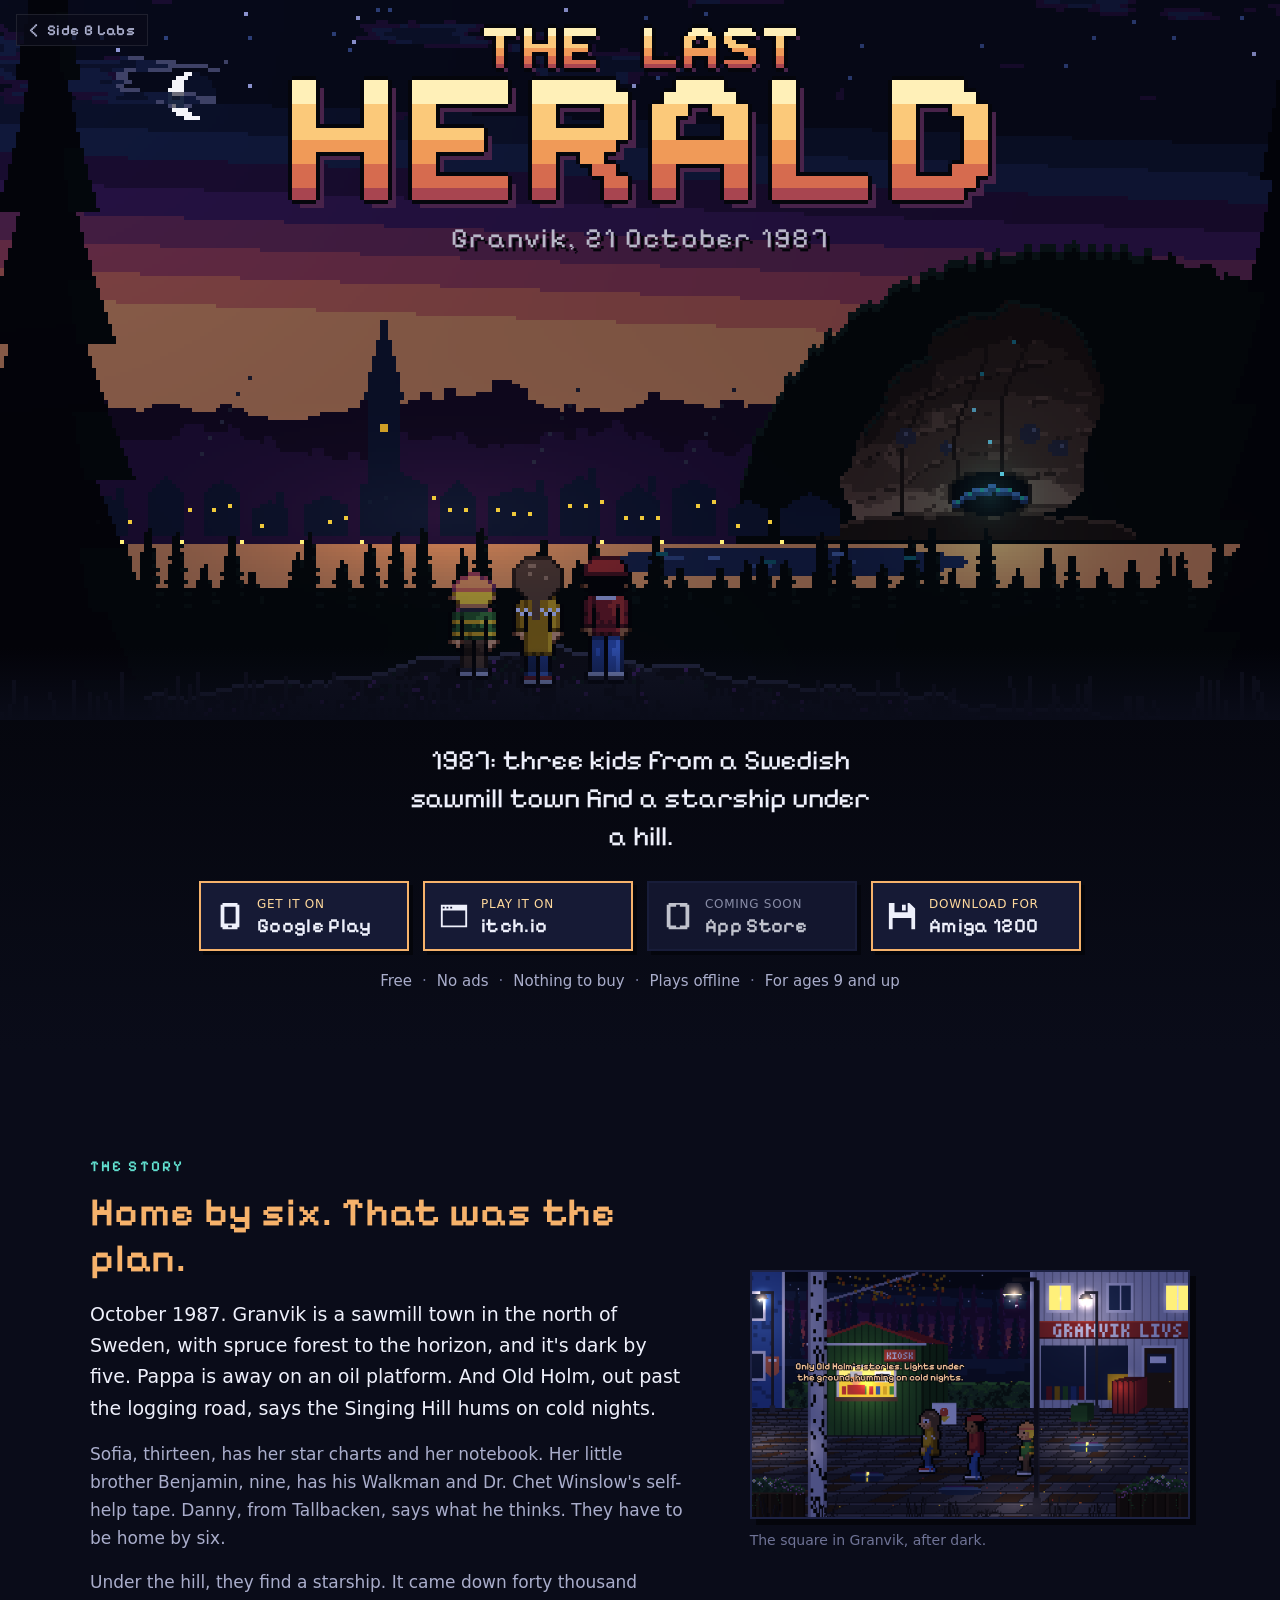
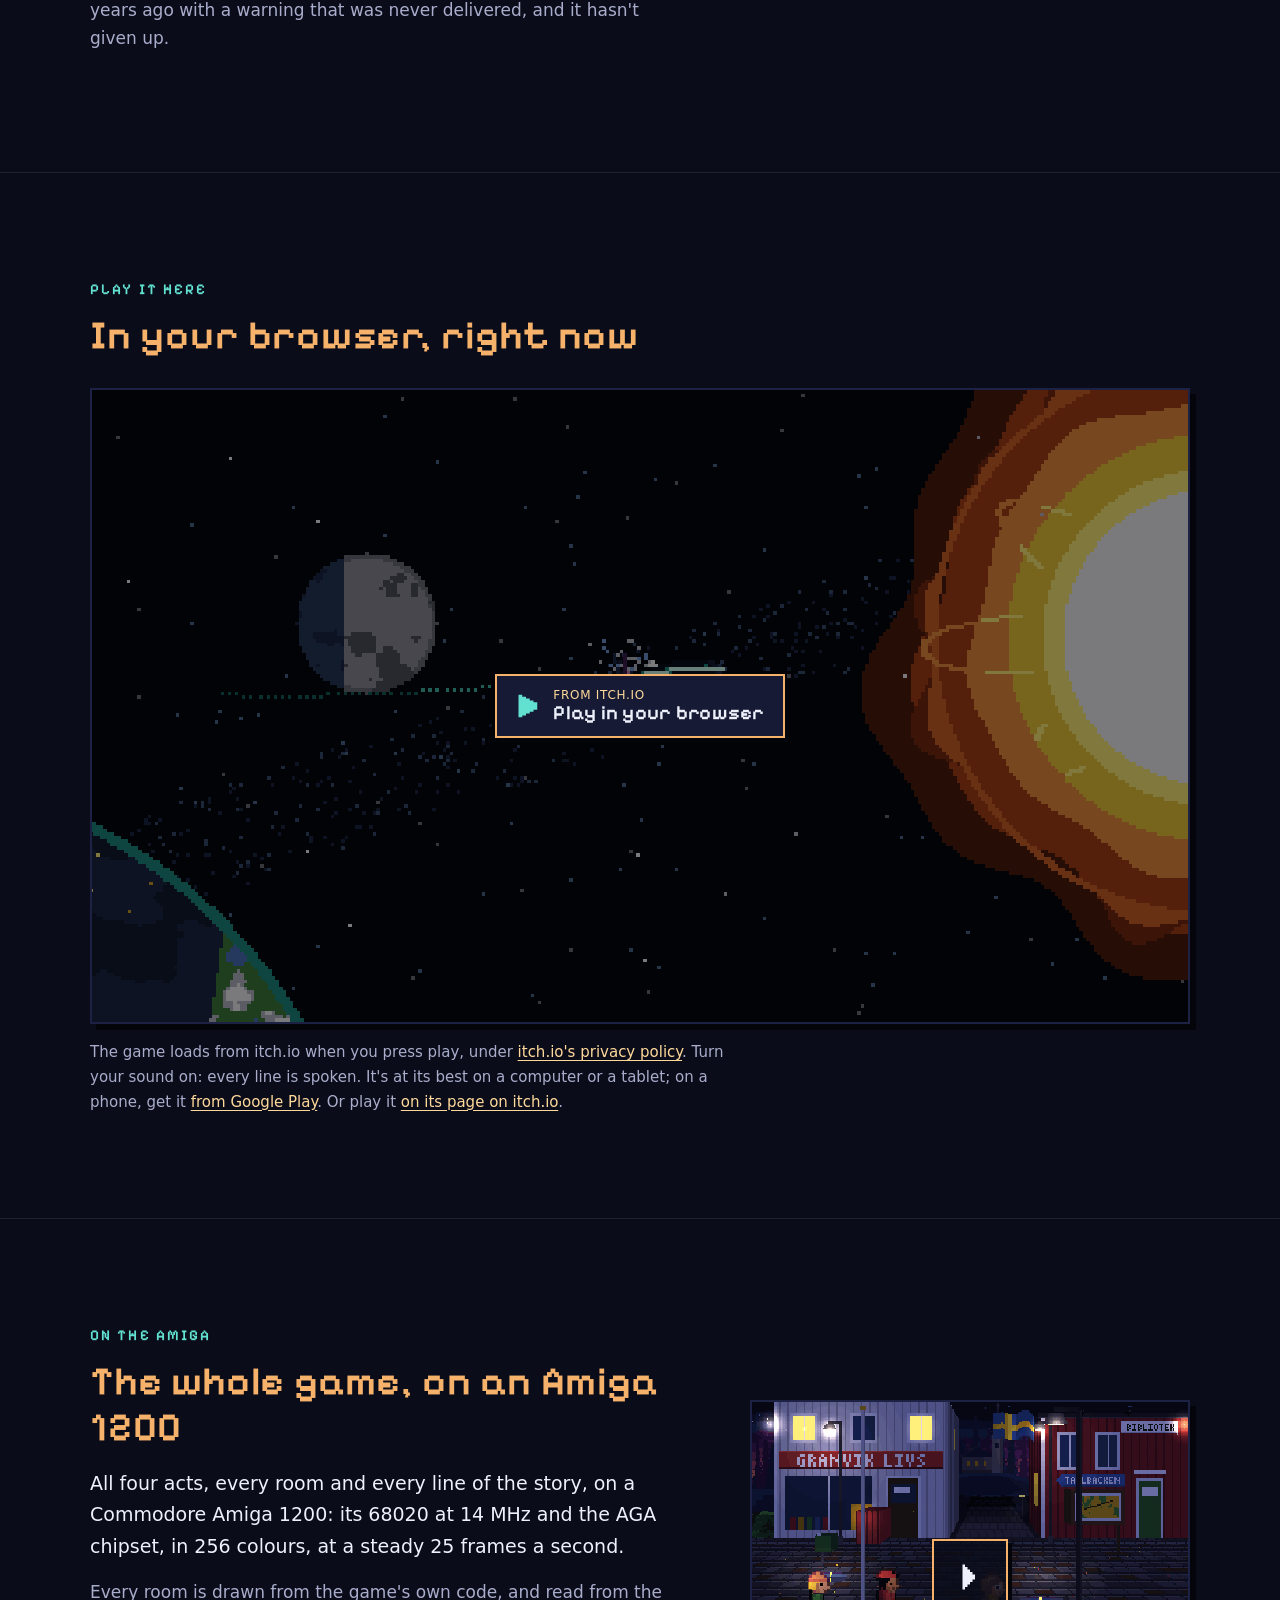
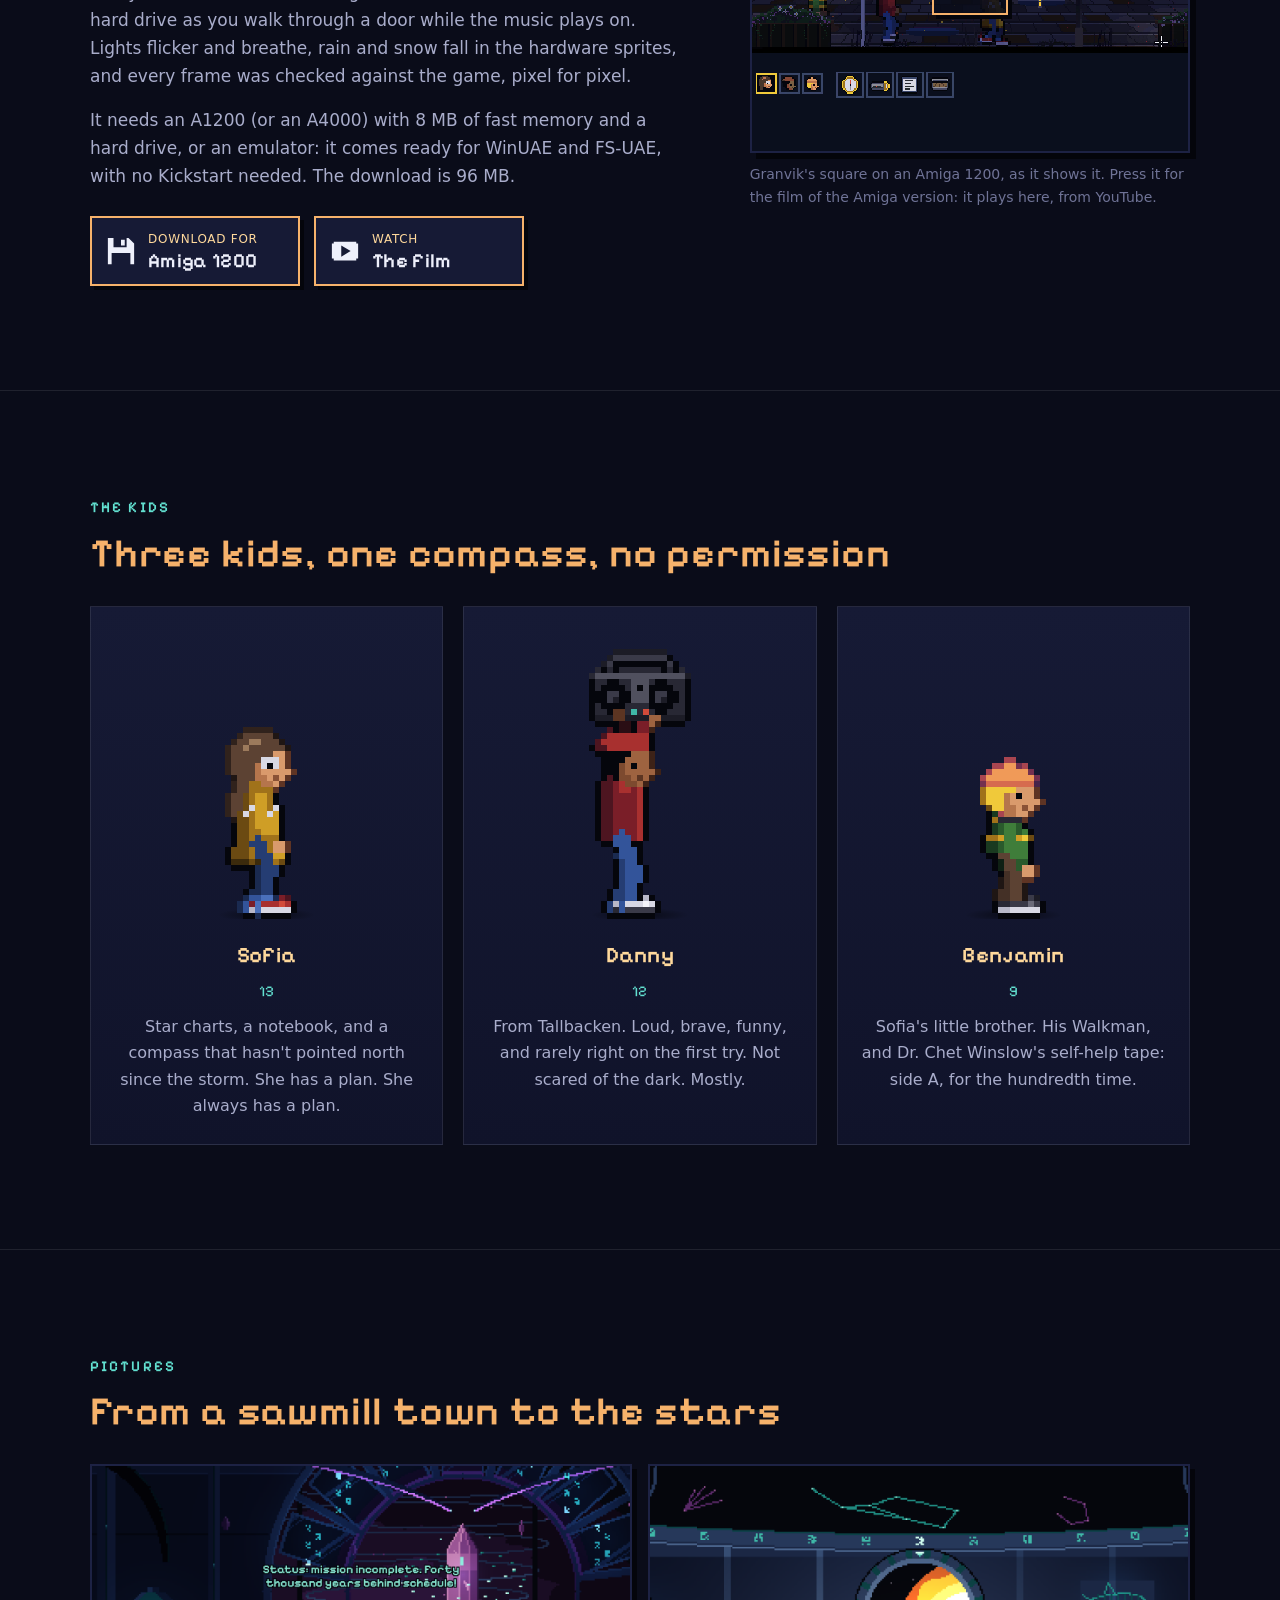
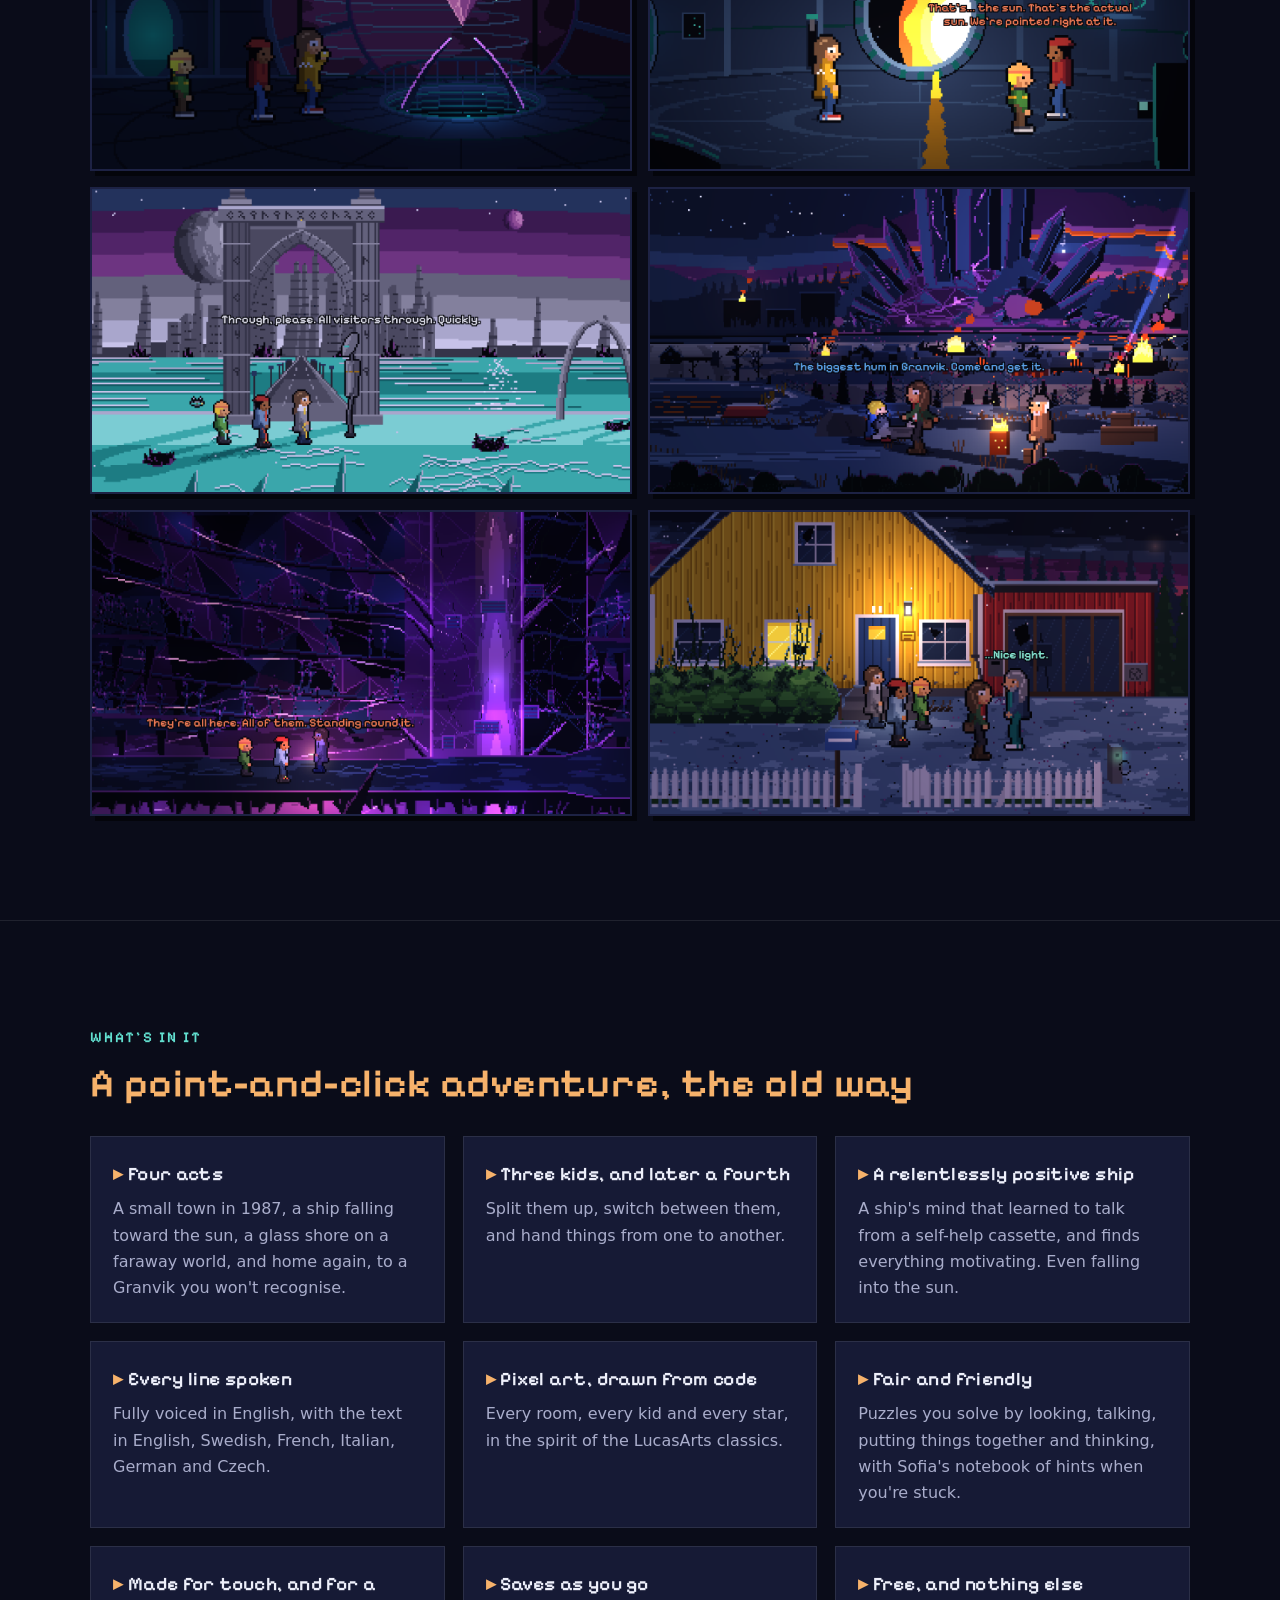
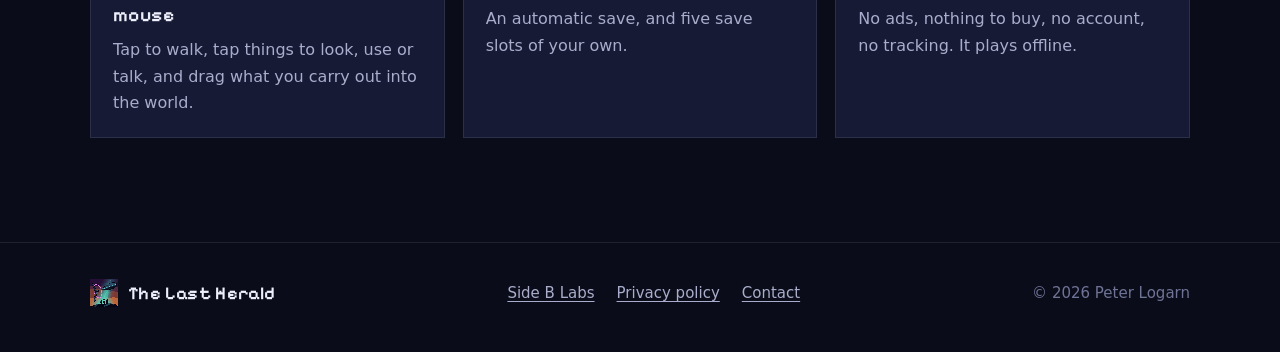
==== last-herald/index.html @ 4a1ff0e9 "The Last Herald's title picture, alive as in the game: its own code, on a canvas over the still Co-A" ====
<!doctype html>
<html lang="en">
<head>
  <meta charset="utf-8">
  <meta name="viewport" content="width=device-width, initial-scale=1">
  <title>The Last Herald</title>
  <meta name="description" content="October 1987: three kids from a Swedish sawmill town find a starship under a hill. A free point-and-click adventure in the spirit of the LucasArts classics.">
  <meta name="theme-color" content="#0a0c19">
  <link rel="icon" type="image/png" href="assets/icon-512.png">
  <link rel="apple-touch-icon" href="assets/icon-512.png">
  <meta property="og:type" content="website">
  <meta property="og:title" content="The Last Herald">
  <meta property="og:description" content="1987: three kids from a Swedish sawmill town find a starship under a hill. A free point-and-click adventure.">
  <meta property="og:image" content="https://sideblabs.com/last-herald/assets/feature-graphic.png">
  <meta property="og:url" content="https://sideblabs.com/last-herald/">
  <link rel="canonical" href="https://sideblabs.com/last-herald/">
  <meta name="twitter:card" content="summary_large_image">
  <link rel="stylesheet" href="css/site.css">
</head>
<body>

<header class="hero">
  <a class="hub" href="../"><span aria-hidden="true">&lt;</span> Side B Labs</a>
  <div class="hero-art">
    <img class="pixel" src="assets/screens/1-title.png" width="2880" height="1620" alt="The Last Herald: three kids on a hill at dusk, looking down at Granvik and the glowing hill across the valley.">
  </div>
  <div class="hero-text wrap">
    <h1>The Last Herald</h1>
    <p class="tagline">1987: three kids from a Swedish sawmill town find a starship under a hill.</p>
    <div class="stores">
      <a class="btn soon" data-store="play" aria-disabled="true">
        <svg viewBox="0 0 16 16" aria-hidden="true"><path fill="currentColor" d="M4 1h8v1h1v12h-1v1H4v-1H3V2h1zm1 2v9h6V3zm2 10v1h2v-1z"/></svg>
        <span><small>Coming soon</small><b>Google Play</b></span>
      </a>
      <a class="btn soon" data-store="itch" aria-disabled="true">
        <svg viewBox="0 0 16 16" aria-hidden="true"><path fill="currentColor" d="M1 2h14v12H1zm1 3v8h12V5zm0-2v1h1V3zm2 0v1h1V3zm2 0v1h1V3z"/></svg>
        <span><small>Coming soon</small><b>itch.io</b></span>
      </a>
      <a class="btn soon" data-store="apple" aria-disabled="true">
        <svg viewBox="0 0 16 16" aria-hidden="true"><path fill="currentColor" d="M3 1h10v1h1v12h-1v1H3v-1H2V2h1zm1 2v10h8V3zm3-1v1h2V2zm0 11v1h2v-1z"/></svg>
        <span><small>Coming soon</small><b>App Store</b></span>
      </a>
      <a class="btn soon" data-store="amiga" aria-disabled="true">
        <svg viewBox="0 0 16 16" aria-hidden="true"><path fill="currentColor" fill-rule="evenodd" d="M1 1h11l3 3v11H1zm3 0v5h7V1zm4 1h2v3H8zM3 9v6h10V9z"/></svg>
        <span><small>Coming soon</small><b>Amiga 1200</b></span>
      </a>
    </div>
    <p class="facts"><span>Free</span><span>No ads</span><span>Nothing to buy</span><span>Plays offline</span><span>For ages 9 and up</span></p>
  </div>
</header>

<main>
  <section id="story">
    <div class="wrap story">
      <div>
        <span class="eyebrow">The story</span>
        <h2>Home by six. That was the plan.</h2>
        <p>October 1987. Granvik is a sawmill town in the north of Sweden, with spruce forest to the horizon, and it's dark by five. Pappa is away on an oil platform. And Old Holm, out past the logging road, says the Singing Hill hums on cold nights.</p>
        <p>Sofia, thirteen, has her star charts and her notebook. Her little brother Benjamin, nine, has his Walkman and Dr. Chet Winslow's self-help tape. Danny, from Tallbacken, says what he thinks. They have to be home by six.</p>
        <p>Under the hill, they find a starship. It came down forty thousand years ago with a warning that was never delivered, and it hasn't given up.</p>
      </div>
      <figure>
        <img class="framed" src="assets/screens/2-square.png" width="2880" height="1620" loading="lazy" alt="The three kids in Granvik's square at night, by the kiosk and the grocery shop.">
        <figcaption>The square in Granvik, after dark.</figcaption>
      </figure>
    </div>
  </section>

  <section id="play" class="play">
    <div class="wrap">
      <span class="eyebrow">Play it here</span>
      <h2>In your browser, right now</h2>
      <div class="player" data-src="https://itch.io/embed-upload/20450633?color=0a0c19">
        <img class="pixel" src="assets/screens/launch.png" width="2880" height="1620" loading="lazy" alt="">
        <button type="button" class="btn live">
          <svg viewBox="0 0 16 16" aria-hidden="true"><path fill="currentColor" d="M4 2h2v1h2v1h2v1h2v1h2v4h-2v1h-2v1H8v1H6v1H4z"/></svg>
          <span><small>From itch.io</small><b>Play in your browser</b></span>
        </button>
      </div>
      <p class="note">The game loads from itch.io when you press play, under <a href="https://itch.io/docs/legal/privacy-policy">itch.io's privacy policy</a>. Turn your sound on: every line is spoken. It's at its best on a computer or a tablet; on a phone, get it <a href="https://play.google.com/store/apps/details?id=io.github.logge.lastherald">from Google Play</a>. Or play it <a href="https://plogarn.itch.io/the-last-herald">on its page on itch.io</a>.</p>
    </div>
  </section>

  <section id="amiga" class="amiga">
    <div class="wrap story">
      <div>
        <span class="eyebrow">On the Amiga</span>
        <h2>The whole game, on an Amiga 1200</h2>
        <p>All four acts, every room and every line of the story, on a Commodore Amiga 1200: its 68020 at 14 MHz and the AGA chipset, in 256 colours, at a steady 25 frames a second.</p>
        <p>Every room is drawn from the game's own code, and read from the hard drive as you walk through a door while the music plays on. Lights flicker and breathe, rain and snow fall in the hardware sprites, and every frame was checked against the game, pixel for pixel.</p>
        <p>It needs an A1200 (or an A4000) with 8 MB of fast memory and a hard drive, or an emulator: it comes ready for WinUAE and FS-UAE, with no Kickstart needed. The download is 96 MB.</p>
        <div class="stores">
          <a class="btn soon" data-store="amiga" aria-disabled="true">
            <svg viewBox="0 0 16 16" aria-hidden="true"><path fill="currentColor" fill-rule="evenodd" d="M1 1h11l3 3v11H1zm3 0v5h7V1zm4 1h2v3H8zM3 9v6h10V9z"/></svg>
            <span><small>Coming soon</small><b>Amiga 1200</b></span>
          </a>
          <a class="btn live" href="https://www.youtube.com/watch?v=VHJVSludNbY" rel="noopener" data-film="The Last Herald on an Amiga 1200">
            <svg viewBox="0 0 16 16" aria-hidden="true"><path fill="currentColor" fill-rule="evenodd" d="M2 3h12v1h1v8h-1v1H2v-1H1V4h1zm4 2v6l5-3z"/></svg>
            <span><small>Watch</small><b>The film</b></span>
          </a>
        </div>
      </div>
      <figure>
        <a class="video" href="https://www.youtube.com/watch?v=VHJVSludNbY" rel="noopener" data-film="The Last Herald on an Amiga 1200" aria-label="Watch the Amiga version's film">
          <img class="pixel framed" src="assets/amiga/square.png" width="320" height="256" loading="lazy" alt="The three kids in Granvik's square at night on an Amiga 1200, the lane up to the church behind them, the panel of the kids and what they carry under the picture.">
          <span class="play" aria-hidden="true"><svg viewBox="0 0 16 16"><path fill="currentColor" d="M5 3h1v1h1v1h1v1h1v1h1v2H9v1H8v1H7v1H6v1H5z"/></svg></span>
        </a>
        <figcaption>Granvik's square on an Amiga 1200, as it shows it. Press it for the film of the Amiga version: it plays here, from YouTube.</figcaption>
      </figure>
    </div>
  </section>

  <section id="kids">
    <div class="wrap">
      <span class="eyebrow">The kids</span>
      <h2>Three kids, one compass, no permission</h2>
      <div class="kids">
        <article class="kid">
          <div class="stage"><div class="pixel sprite" role="img" aria-label="Sofia, from the side, in her mustard knitted sweater and red sneakers. She stands, then holds her glowing compass up to look at it again." style="background-image: url(assets/kids/sofia-frames.png); --wide: 14; --tall: 33; --still: 34"></div></div>
          <h3>Sofia</h3>
          <div class="age">13</div>
          <p>Star charts, a notebook, and a compass that hasn't pointed north since the storm. She has a plan. She always has a plan.</p>
        </article>
        <article class="kid">
          <div class="stage"><div class="pixel sprite" role="img" aria-label="Danny, from the side, in his red sweater, jeans and a red cap worn backwards, holding his boombox up over his head in both hands, its speakers pumping." style="background-image: url(assets/kids/danny-frames.png); --wide: 17; --tall: 46; --still: 12"></div></div>
          <h3>Danny</h3>
          <div class="age">12</div>
          <p>From Tallbacken. Loud, brave, funny, and rarely right on the first try. Not scared of the dark. Mostly.</p>
        </article>
        <article class="kid">
          <div class="stage"><div class="pixel sprite" role="img" aria-label="Benjamin, from the side, in his striped sweater and beanie. He puts his headphones on and nods along, tapping a foot." style="background-image: url(assets/kids/benjamin-frames.png); --wide: 11; --tall: 28; --still: 14"></div></div>
          <h3>Benjamin</h3>
          <div class="age">9</div>
          <p>Sofia's little brother. His Walkman, and Dr. Chet Winslow's self-help tape: side A, for the hundredth time.</p>
        </article>
      </div>
    </div>
  </section>

  <section id="pictures">
    <div class="wrap">
      <span class="eyebrow">Pictures</span>
      <h2>From a sawmill town to the stars</h2>
      <div class="gallery">
        <button type="button" data-caption="Under the hill."><img src="assets/screens/3-heart.png" width="2880" height="1620" loading="lazy" alt="A crystal chamber deep inside the ship."></button>
        <button type="button" data-caption="The eye."><img src="assets/screens/4-eye.png" width="2880" height="1620" loading="lazy" alt="A domed room with a map of the stars drawn in light."></button>
        <button type="button" data-caption="A glass shore."><img src="assets/screens/5-shore.png" width="2880" height="1620" loading="lazy" alt="The kids on a shore of glass under a violet sky, a gate and spires behind them."></button>
        <button type="button" data-caption="The church hill."><img src="assets/screens/6-hill.png" width="2880" height="1620" loading="lazy" alt="A church on a hill above a town at night."></button>
        <button type="button" data-caption="Deep inside."><img src="assets/screens/7-hiveheart.png" width="2880" height="1620" loading="lazy" alt="A vast violet hollow, a crystal column at its end."></button>
        <button type="button" data-caption="The porch light."><img src="assets/screens/8-porch.png" width="2880" height="1620" loading="lazy" alt="A house at dusk with its porch light on."></button>
      </div>
    </div>
  </section>

  <section id="features">
    <div class="wrap">
      <span class="eyebrow">What's in it</span>
      <h2>A point-and-click adventure, the old way</h2>
      <div class="features">
        <div class="feature"><h3>Four acts</h3><p>A small town in 1987, a ship falling toward the sun, a glass shore on a faraway world, and home again, to a Granvik you won't recognise.</p></div>
        <div class="feature"><h3>Three kids, and later a fourth</h3><p>Split them up, switch between them, and hand things from one to another.</p></div>
        <div class="feature"><h3>A relentlessly positive ship</h3><p>A ship's mind that learned to talk from a self-help cassette, and finds everything motivating. Even falling into the sun.</p></div>
        <div class="feature"><h3>Every line spoken</h3><p>Fully voiced in English, with the text in English, Swedish, French, Italian, German and Czech.</p></div>
        <div class="feature"><h3>Pixel art, drawn from code</h3><p>Every room, every kid and every star, in the spirit of the LucasArts classics.</p></div>
        <div class="feature"><h3>Fair and friendly</h3><p>Puzzles you solve by looking, talking, putting things together and thinking, with Sofia's notebook of hints when you're stuck.</p></div>
        <div class="feature"><h3>Made for touch, and for a mouse</h3><p>Tap to walk, tap things to look, use or talk, and drag what you carry out into the world.</p></div>
        <div class="feature"><h3>Saves as you go</h3><p>An automatic save, and five save slots of your own.</p></div>
        <div class="feature"><h3>Free, and nothing else</h3><p>No ads, nothing to buy, no account, no tracking. It plays offline.</p></div>
      </div>
    </div>
  </section>
</main>

<footer>
  <div class="wrap">
    <a class="brand" href="./"><img class="pixel" src="assets/icon-512.png" alt="">The Last Herald</a>
    <nav>
      <a href="../">Side B Labs</a>
      <a href="privacy/">Privacy policy</a>
      <a href="../#contact">Contact</a>
    </nav>
    <span>© 2026 Peter Logarn</span>
  </div>
</footer>

<dialog class="lightbox" aria-label="Picture">
  <img alt="">
  <div class="bar">
    <button type="button" data-go="-1" aria-label="Previous picture">◀</button>
    <span class="caption"></span>
    <span>
      <button type="button" data-go="1" aria-label="Next picture">▶</button>
      <button type="button" data-close aria-label="Close">✕</button>
    </span>
  </div>
</dialog>

<script src="js/site.js"></script>
<script src="js/title.js" defer></script>
</body>
</html>
---- last-herald/css/site.css ----
/* The Last Herald: the website. One stylesheet for both pages. */

@font-face {
  font-family: 'Pixelify Sans';
  font-style: normal;
  font-weight: 400;
  font-display: swap;
  src: url(../fonts/pixelify-sans-latin-400-normal.woff2) format('woff2');
  unicode-range: U+0000-00FF, U+0131, U+0152-0153, U+02BB-02BC, U+02C6, U+02DA, U+02DC, U+0304, U+0308, U+0329, U+2000-206F, U+20AC, U+2122, U+2191, U+2193, U+2212, U+2215, U+FEFF, U+FFFD;
}
@font-face {
  font-family: 'Pixelify Sans';
  font-style: normal;
  font-weight: 400;
  font-display: swap;
  src: url(../fonts/pixelify-sans-latin-ext-400-normal.woff2) format('woff2');
  unicode-range: U+0100-02BA, U+02BD-02C5, U+02C7-02CC, U+02CE-02D7, U+02DD-02FF, U+0304, U+0308, U+0329, U+1D00-1DBF, U+1E00-1E9F, U+1EF2-1EFF, U+2020, U+20A0-20AB, U+20AD-20C0, U+2113, U+2C60-2C7F, U+A720-A7FF;
}
@font-face {
  font-family: 'Pixelify Sans';
  font-style: normal;
  font-weight: 600;
  font-display: swap;
  src: url(../fonts/pixelify-sans-latin-600-normal.woff2) format('woff2');
  unicode-range: U+0000-00FF, U+0131, U+0152-0153, U+02BB-02BC, U+02C6, U+02DA, U+02DC, U+0304, U+0308, U+0329, U+2000-206F, U+20AC, U+2122, U+2191, U+2193, U+2212, U+2215, U+FEFF, U+FFFD;
}
@font-face {
  font-family: 'Pixelify Sans';
  font-style: normal;
  font-weight: 600;
  font-display: swap;
  src: url(../fonts/pixelify-sans-latin-ext-600-normal.woff2) format('woff2');
  unicode-range: U+0100-02BA, U+02BD-02C5, U+02C7-02CC, U+02CE-02D7, U+02DD-02FF, U+0304, U+0308, U+0329, U+1D00-1DBF, U+1E00-1E9F, U+1EF2-1EFF, U+2020, U+20A0-20AB, U+20AD-20C0, U+2113, U+2C60-2C7F, U+A720-A7FF;
}

:root {
  /* The night over Granvik, the logo's sunset gold, the glass shore's teal, the hive's violet */
  --bg: #0a0c19;
  --bg-2: #10132a;
  --panel: #161a35;
  --panel-2: #1d2244;
  --line: rgba(255, 255, 255, 0.09);
  --ink: #eef0fb;
  --muted: #a9adcb;
  --dim: #6f7396;
  --gold: #f6b26b;
  --gold-2: #ffd99c;
  --ember: #e8743b;
  --teal: #62e0d0;
  --violet: #a487ff;
  --pixel: 'Pixelify Sans', 'Courier New', monospace;
  --text: system-ui, -apple-system, 'Segoe UI', Roboto, 'Helvetica Neue', Arial, sans-serif;
  color-scheme: dark;
}

* { box-sizing: border-box; }
html { scroll-behavior: smooth; }
body {
  margin: 0;
  background: var(--bg);
  color: var(--ink);
  font: 17px/1.65 var(--text);
  -webkit-font-smoothing: antialiased;
}
img { display: block; max-width: 100%; height: auto; }
a { color: var(--gold-2); text-underline-offset: 3px; }
a:hover { color: #fff; }
.pixel { image-rendering: pixelated; image-rendering: crisp-edges; }

.wrap { width: min(1100px, 100% - 32px); margin-inline: auto; }
h1, h2, h3, .eyebrow, .btn, .brand { font-family: var(--pixel); font-weight: 600; letter-spacing: 0.02em; }
h2 { font-size: clamp(28px, 4vw, 40px); line-height: 1.15; margin: 0 0 18px; color: var(--gold); }
h3 { font-size: 22px; margin: 0 0 6px; }
.eyebrow { display: block; color: var(--teal); font-size: 15px; letter-spacing: 0.14em; text-transform: uppercase; margin-bottom: 10px; }
section { padding: clamp(56px, 9vw, 104px) 0; }
section + section { border-top: 1px solid var(--line); }

/* ---- The top: the title picture, the pitch, the stores ---- */
.hero { position: relative; background: #04050b; }
.hero-art { position: relative; }
.hero-art img { width: min(100%, calc(80vh * 16 / 9)); height: auto; margin: 0 auto; } /* all of it, the logo and the kids, as big as the screen allows (the night of its edges either side) */
/* The picture alive, as on the game's title screen: js/title.js lays a canvas over the still picture, exactly on it, with the date under the name as text (56 of the picture's 180 pixels down, 7 of its 320 pixels tall, as in the game) */
.title-live {
  position: absolute; top: 0; left: 50%; width: min(100%, calc(80vh * 16 / 9)); aspect-ratio: 16 / 9; transform: translateX(-50%);
  container-type: inline-size; pointer-events: none; opacity: 0; transition: opacity 0.8s;
}
.title-live.on { opacity: 1; }
.title-live canvas { display: block; width: 100%; height: 100%; }
.title-live p {
  position: absolute; left: 0; right: 0; top: 31.11%; margin: 0; text-align: center;
  font: 400 2.1875cqw/1 var(--pixel); color: #b8b8c8; letter-spacing: 0.08em; text-shadow: 0.3125cqw 0.3125cqw 0 #05060c;
}
.hero-art::after { /* fading down into the page */
  content: ''; position: absolute; inset: auto 0 0 0; height: 10%;
  background: linear-gradient(to bottom, rgba(4, 5, 11, 0), var(--bg));
}
.hero-text { position: relative; padding: 22px 0 56px; text-align: center; }
.hero { background: linear-gradient(to bottom, #04050b 60%, var(--bg)); }
.hero-text h1 { position: absolute; width: 1px; height: 1px; overflow: hidden; clip: rect(0 0 0 0); } /* the logo says it */
.tagline { font-family: var(--pixel); font-weight: 400; font-size: clamp(20px, 2.8vw, 28px); line-height: 1.35; margin: 0 auto 26px; max-width: 30ch; color: var(--ink); }
.facts { color: var(--muted); font-size: 15px; margin: 18px 0 0; }
.facts span + span::before { content: '·'; margin: 0 10px; color: var(--dim); }

.stores { display: flex; flex-wrap: wrap; gap: 14px; justify-content: center; }
.btn {
  display: inline-flex; align-items: center; gap: 12px; min-width: 210px;
  padding: 12px 18px 12px 14px; text-decoration: none; text-align: left;
  color: var(--ink); background: var(--panel); border: 2px solid var(--panel-2);
  box-shadow: 4px 4px 0 #04050b; transition: transform 0.12s, box-shadow 0.12s, border-color 0.12s;
}
.btn svg { flex: none; width: 30px; height: 30px; }
.btn small { display: block; font-family: var(--text); font-weight: 500; font-size: 12px; letter-spacing: 0.06em; text-transform: uppercase; color: var(--muted); }
.btn b { display: block; font-size: 20px; font-weight: 600; line-height: 1.1; }
.btn.live { border-color: var(--gold); color: var(--ink); }
.btn.live small { color: var(--gold-2); }
.btn.live:hover { transform: translate(-2px, -2px); box-shadow: 6px 6px 0 #04050b; color: #fff; }
.btn.soon { cursor: default; opacity: 0.8; }

/* ---- The story ---- */
.story { display: grid; grid-template-columns: 1.15fr 0.85fr; gap: clamp(28px, 5vw, 64px); align-items: center; }
.story p { color: var(--muted); margin: 0 0 16px; }
.story p:first-of-type { color: var(--ink); font-size: 19px; }
.story figure { margin: 0; }
.framed { border: 2px solid var(--panel-2); box-shadow: 6px 6px 0 #04050b; background: #000; }
figcaption { color: var(--dim); font-size: 14px; margin-top: 10px; }

/* ---- Play it here: a picture and a button, then itch.io's player in its place (the game, and its bar under it) ---- */
.player {
  position: relative; margin-top: 30px; aspect-ratio: 1280 / 740; display: grid; place-items: center; overflow: hidden;
  background: #000; border: 2px solid var(--panel-2); box-shadow: 6px 6px 0 #04050b;
}
.player img { position: absolute; inset: 0; width: 100%; height: 100%; object-fit: cover; opacity: 0.5; }
.player button { position: relative; width: auto; min-width: 0; font-family: var(--pixel); cursor: pointer; } /* (its own size, on a phone too) */
.player button:hover { transform: translate(-2px, -2px); box-shadow: 6px 6px 0 #04050b; }
.player button svg { color: var(--teal); }
.player iframe { width: 100%; height: 100%; border: 0; display: block; }

/* ---- On the Amiga: the story's layout, its buttons left, the Amiga's own picture (320 x 256, sharp) linking to the video ---- */
.amiga .stores { justify-content: flex-start; margin-top: 26px; }
.amiga .video { position: relative; display: block; }
.amiga .video img { width: 100%; }
.amiga .video .play {
  position: absolute; left: 50%; top: 50%; width: 76px; height: 76px; transform: translate(-50%, -50%);
  display: grid; place-items: center; color: var(--ink); background: rgba(10, 12, 25, 0.78); border: 2px solid var(--gold);
  box-shadow: 4px 4px 0 #04050b; transition: transform 0.12s, background 0.12s;
}
.amiga .video .play svg { width: 40px; height: 40px; }
.amiga .video:hover .play { transform: translate(calc(-50% - 2px), calc(-50% - 2px)); background: var(--panel); }
.play .note { color: var(--muted); font-size: 15px; margin: 16px 0 0; max-width: 70ch; }

/* ---- The kids ---- */
.kids { display: grid; grid-template-columns: repeat(3, 1fr); gap: 20px; margin-top: 30px; }
.kid { background: linear-gradient(to bottom, var(--panel), var(--bg-2)); border: 1px solid var(--line); padding: 26px 22px 24px; text-align: center; }
.kid .stage {
  height: 286px; display: flex; align-items: flex-end; justify-content: center; margin-bottom: 18px;
  background: radial-gradient(ellipse 70px 10px at 50% calc(100% - 4px), rgba(0, 0, 0, 0.55), transparent 70%);
}
/* Each kid is a strip of 48 frames, side by side, at the game's own size: six seconds of them standing there as the game plays it (a frame is --wide by --tall of the game's pixels). Shown six times that size, so every pixel is as wide as the next */
.kid .sprite {
  --k: 6px;
  width: calc(var(--wide) * var(--k)); height: calc(var(--tall) * var(--k));
  background-repeat: no-repeat; background-size: calc(var(--wide) * var(--k) * 48) 100%;
  animation: kid 6s steps(48) infinite;
}
@keyframes kid { to { background-position-x: calc(var(--wide) * var(--k) * -48); } }
.kid h3 { color: var(--gold-2); }
.kid .age { font-family: var(--pixel); color: var(--teal); font-size: 15px; margin-bottom: 10px; }
.kid p { color: var(--muted); margin: 0; font-size: 16px; }

/* ---- Pictures ---- */
.gallery { display: grid; grid-template-columns: repeat(2, 1fr); gap: 16px; margin-top: 30px; }
.gallery button { padding: 0; border: 2px solid var(--panel-2); background: #000; cursor: zoom-in; box-shadow: 5px 5px 0 #04050b; transition: transform 0.12s, border-color 0.12s; }
.gallery button:hover, .gallery button:focus-visible { transform: translate(-2px, -2px); border-color: var(--gold); outline: none; }
.gallery img { width: 100%; height: auto; aspect-ratio: 16 / 9; }

dialog.lightbox { padding: 0; border: 0; background: transparent; max-width: min(1440px, 96vw); width: 100%; }
dialog.lightbox::backdrop { background: rgba(3, 4, 10, 0.92); }
.lightbox img { width: 100%; height: auto; border: 2px solid var(--panel-2); }
.lightbox .bar { display: flex; justify-content: space-between; align-items: center; gap: 12px; margin-top: 10px; font-family: var(--pixel); color: var(--muted); }
.lightbox button { font: 600 18px var(--pixel); color: var(--ink); background: var(--panel); border: 2px solid var(--panel-2); padding: 6px 14px; cursor: pointer; }
.lightbox button:hover { border-color: var(--gold); }

/* ---- The film, in a window on the page ---- */
dialog.filmbox { padding: 0; border: 0; background: transparent; width: min(1280px, 96vw, (100vh - 110px) * 16 / 9); max-width: none; }
dialog.filmbox::backdrop { background: rgba(3, 4, 10, 0.92); }
.filmbox .frame { aspect-ratio: 16 / 9; background: #000; border: 2px solid var(--panel-2); }
.filmbox iframe { display: block; width: 100%; height: 100%; border: 0; }
.filmbox .bar { display: flex; flex-wrap: wrap; justify-content: space-between; align-items: center; gap: 8px 12px; margin-top: 10px; font-family: var(--pixel); color: var(--muted); }
.filmbox .bar span:last-child { display: inline-flex; align-items: center; gap: 14px; }
.filmbox button { font: 600 18px var(--pixel); color: var(--ink); background: var(--panel); border: 2px solid var(--panel-2); padding: 6px 14px; cursor: pointer; }
.filmbox button:hover { border-color: var(--gold); }

/* ---- What's in it ---- */
.features { display: grid; grid-template-columns: repeat(3, 1fr); gap: 18px; margin-top: 30px; }
.feature { background: var(--panel); border: 1px solid var(--line); padding: 22px 22px 20px; }
.feature h3 { font-size: 19px; color: var(--ink); }
.feature h3::before { content: '▸ '; color: var(--gold); }
.feature p { color: var(--muted); margin: 0; font-size: 16px; }

/* ---- The end of the page ---- */
footer { border-top: 1px solid var(--line); padding: 36px 0 44px; color: var(--dim); font-size: 15px; }
footer .wrap { display: flex; flex-wrap: wrap; gap: 10px 26px; align-items: center; justify-content: space-between; }
footer nav { display: flex; flex-wrap: wrap; gap: 8px 22px; }
footer a { color: var(--muted); }
.brand { display: inline-flex; align-items: center; gap: 10px; color: var(--ink); text-decoration: none; font-size: 18px; }
.brand img { width: 28px; height: 28px; }

/* ---- The way back to Side B Labs, the studio's own site: on the title picture, and in the privacy pages' bar ---- */
.hub { display: inline-flex; align-items: center; gap: 8px; padding: 6px 12px; border: 1px solid var(--line); background: rgba(10, 12, 25, 0.72); color: var(--muted); font: 600 15px/1.2 var(--pixel); letter-spacing: 0.04em; text-decoration: none; white-space: nowrap; }
.hub:hover, .hub:focus-visible { color: var(--gold-2); border-color: var(--gold); }
.hero > .hub { position: absolute; z-index: 2; top: 14px; left: 16px; }

/* ---- The privacy page ---- */
.top { border-bottom: 1px solid var(--line); padding: 16px 0; background: var(--bg-2); }
.top .wrap { display: flex; flex-wrap: wrap; align-items: center; justify-content: space-between; gap: 10px 20px; }
.doc { padding: 56px 0 72px; }
.doc .wrap { max-width: 760px; }
.doc h1 { font-size: clamp(30px, 5vw, 44px); line-height: 1.1; color: var(--gold); margin: 0 0 8px; }
.doc .updated { color: var(--dim); margin: 0 0 32px; }
.doc h2 { font-size: 24px; color: var(--gold-2); margin: 40px 0 10px; }
.doc p, .doc li { color: var(--muted); }
.doc strong { color: var(--ink); font-weight: 600; }
.doc .short { background: var(--panel); border-left: 4px solid var(--teal); padding: 16px 20px; color: var(--ink); }

@media (max-width: 820px) {
  .hero > .hub { position: static; display: flex; padding: 9px 16px; border: 0; border-bottom: 1px solid var(--line); background: var(--bg-2); } /* a narrow picture has no free corner: a strip above it */
  .story { grid-template-columns: 1fr; }
  .kids, .features { grid-template-columns: 1fr; }
  .kid .stage { height: auto; padding-top: 6px; } /* one under the other: each only as tall as the kid is */
  .kid .sprite { --k: 5px; }
  .gallery { grid-template-columns: 1fr; }
}
@media (max-width: 520px) {
  body { font-size: 16px; }
  .btn { min-width: 0; width: 100%; }
  .hero-text { padding-top: 14px; }
}
@media (prefers-reduced-motion: reduce) {
  html { scroll-behavior: auto; }
  .btn, .gallery button { transition: none; }
  .kid .sprite { animation: none; background-position-x: calc(var(--wide) * var(--k) * -1 * var(--still)); } /* standing still, in the frame --still: the one that shows what they do */
}
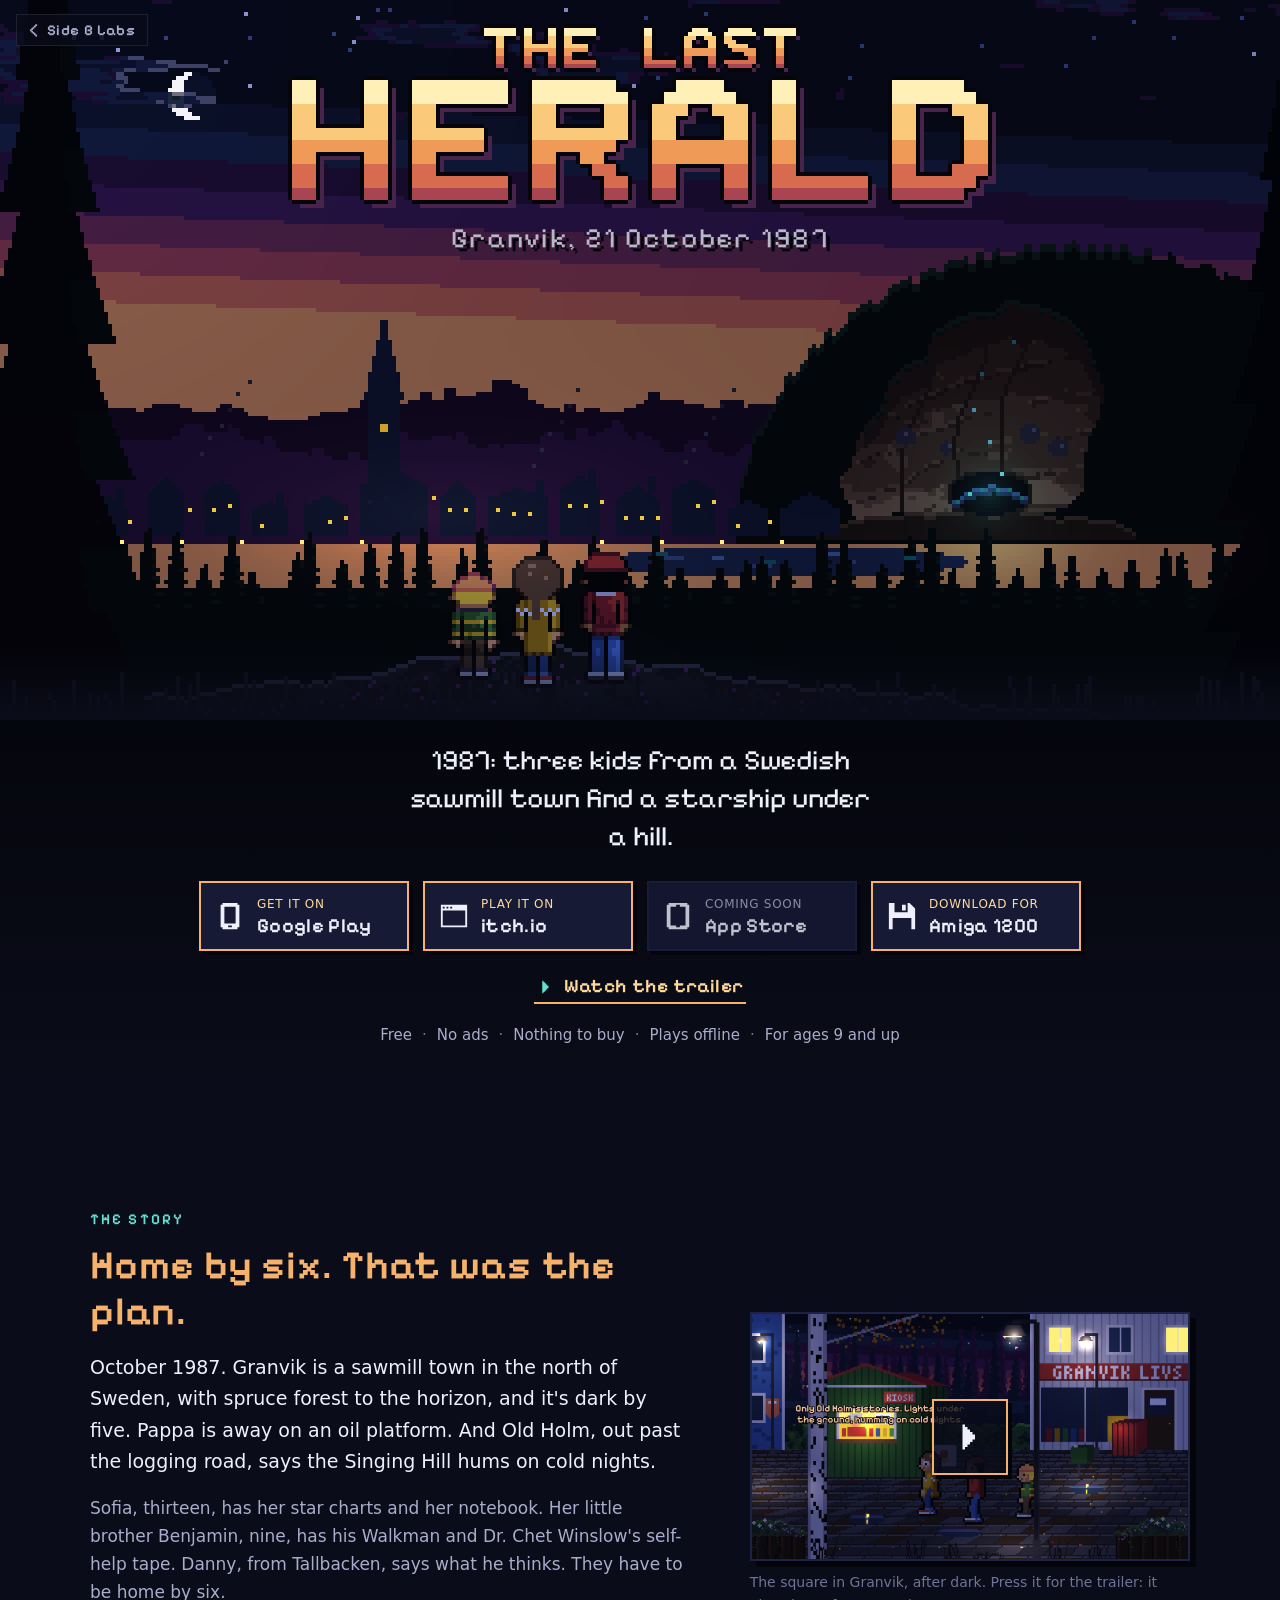
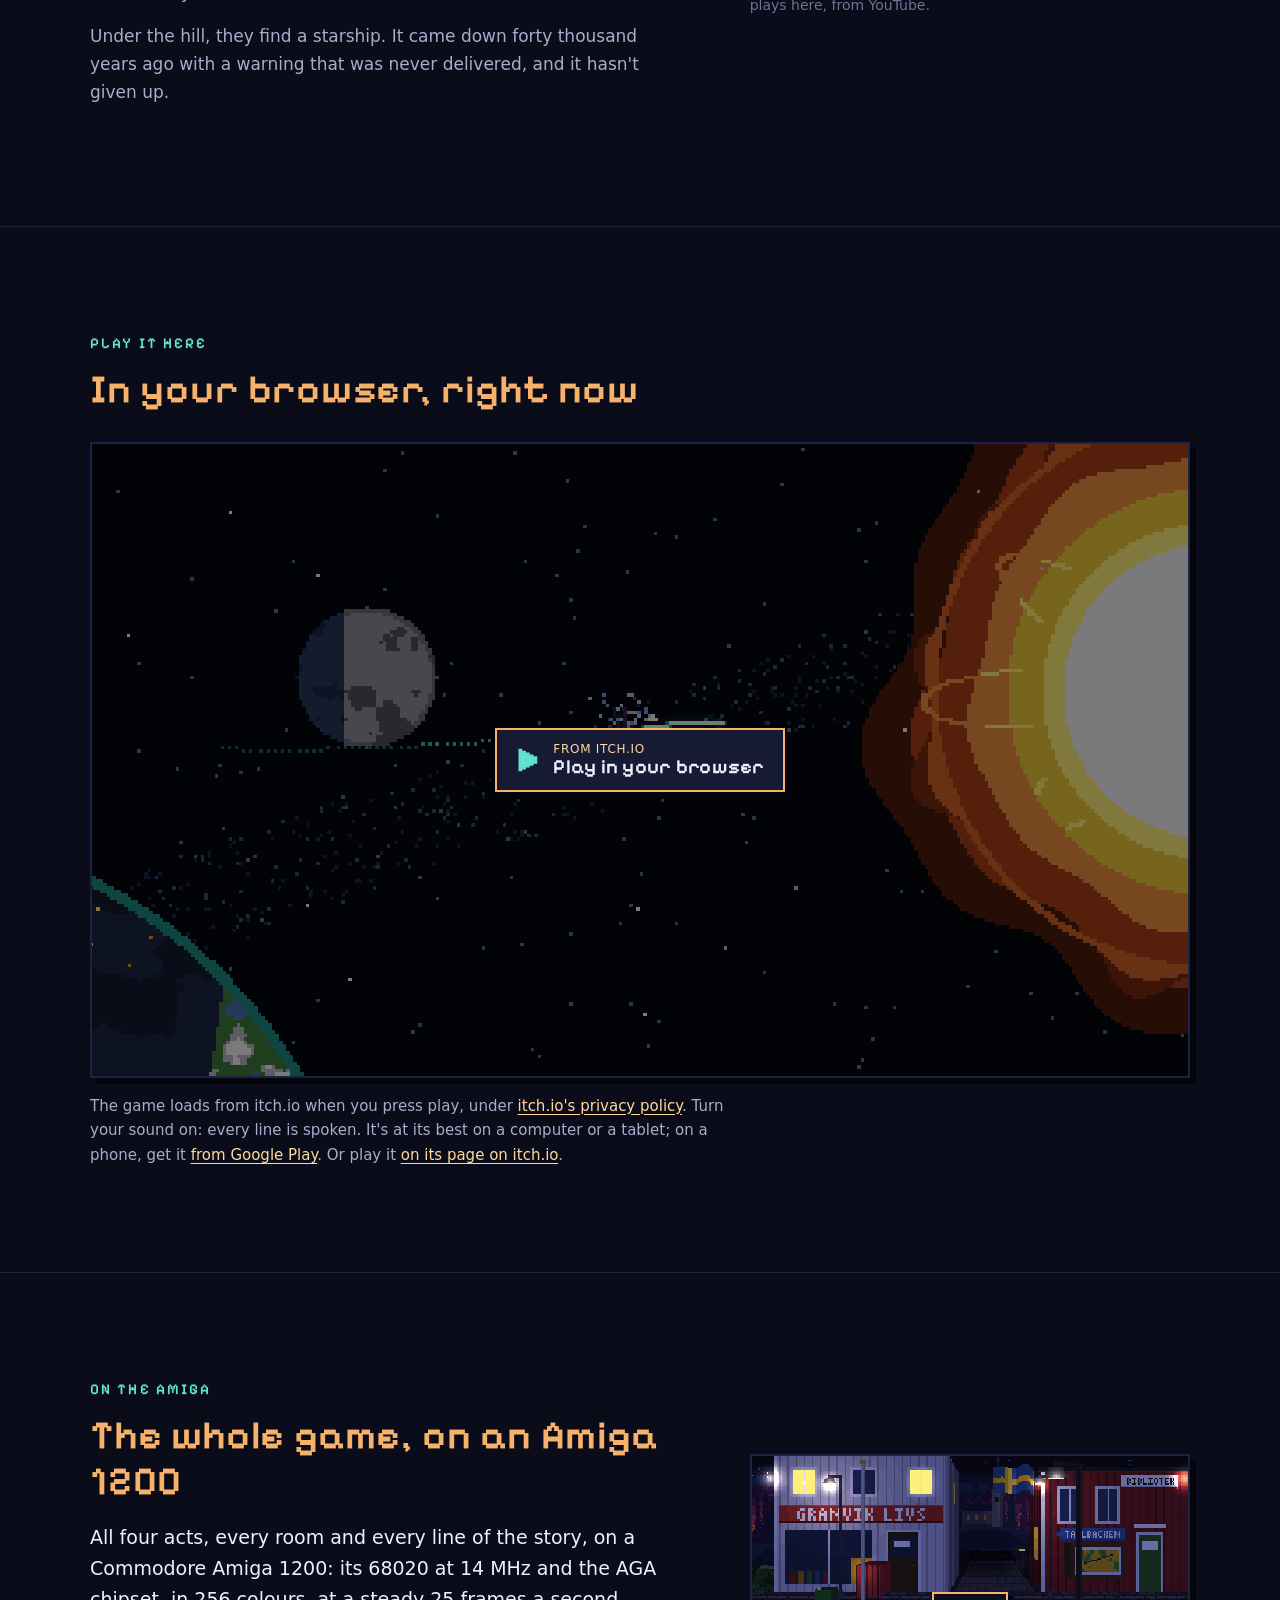
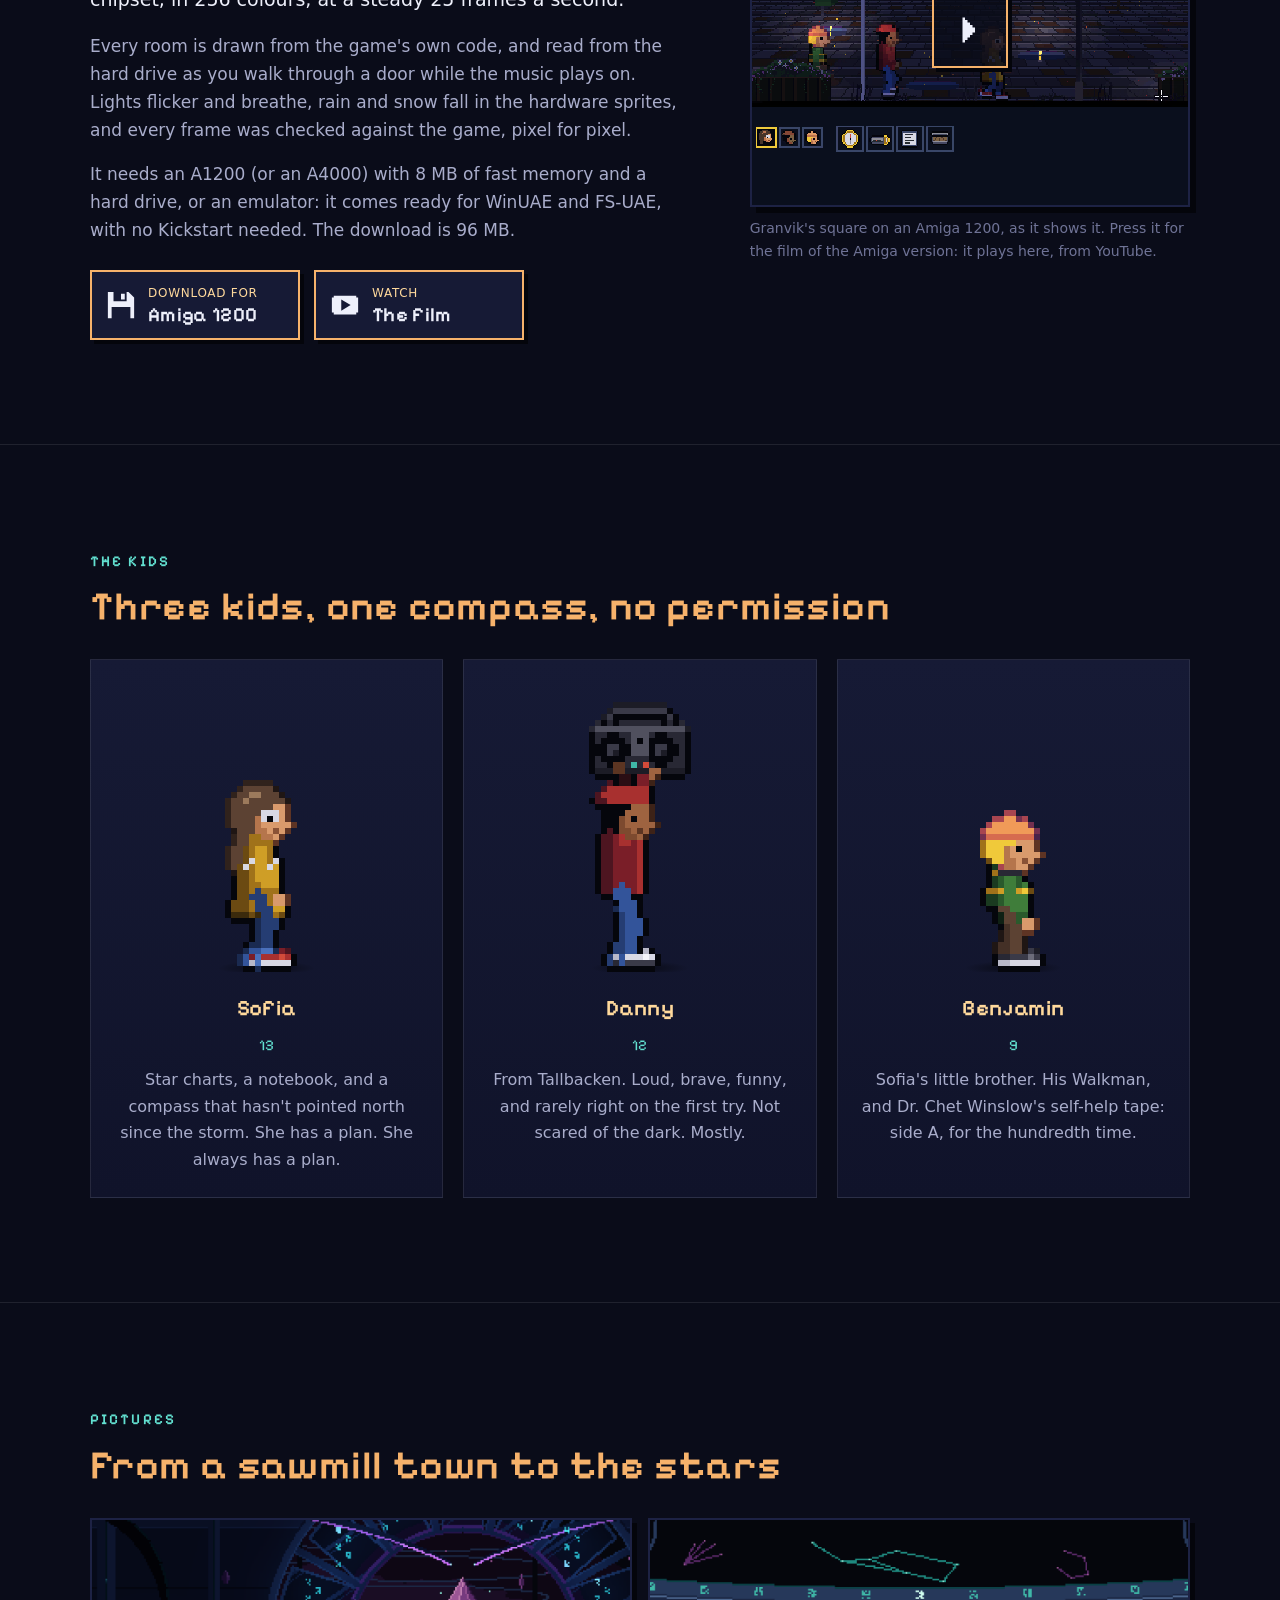
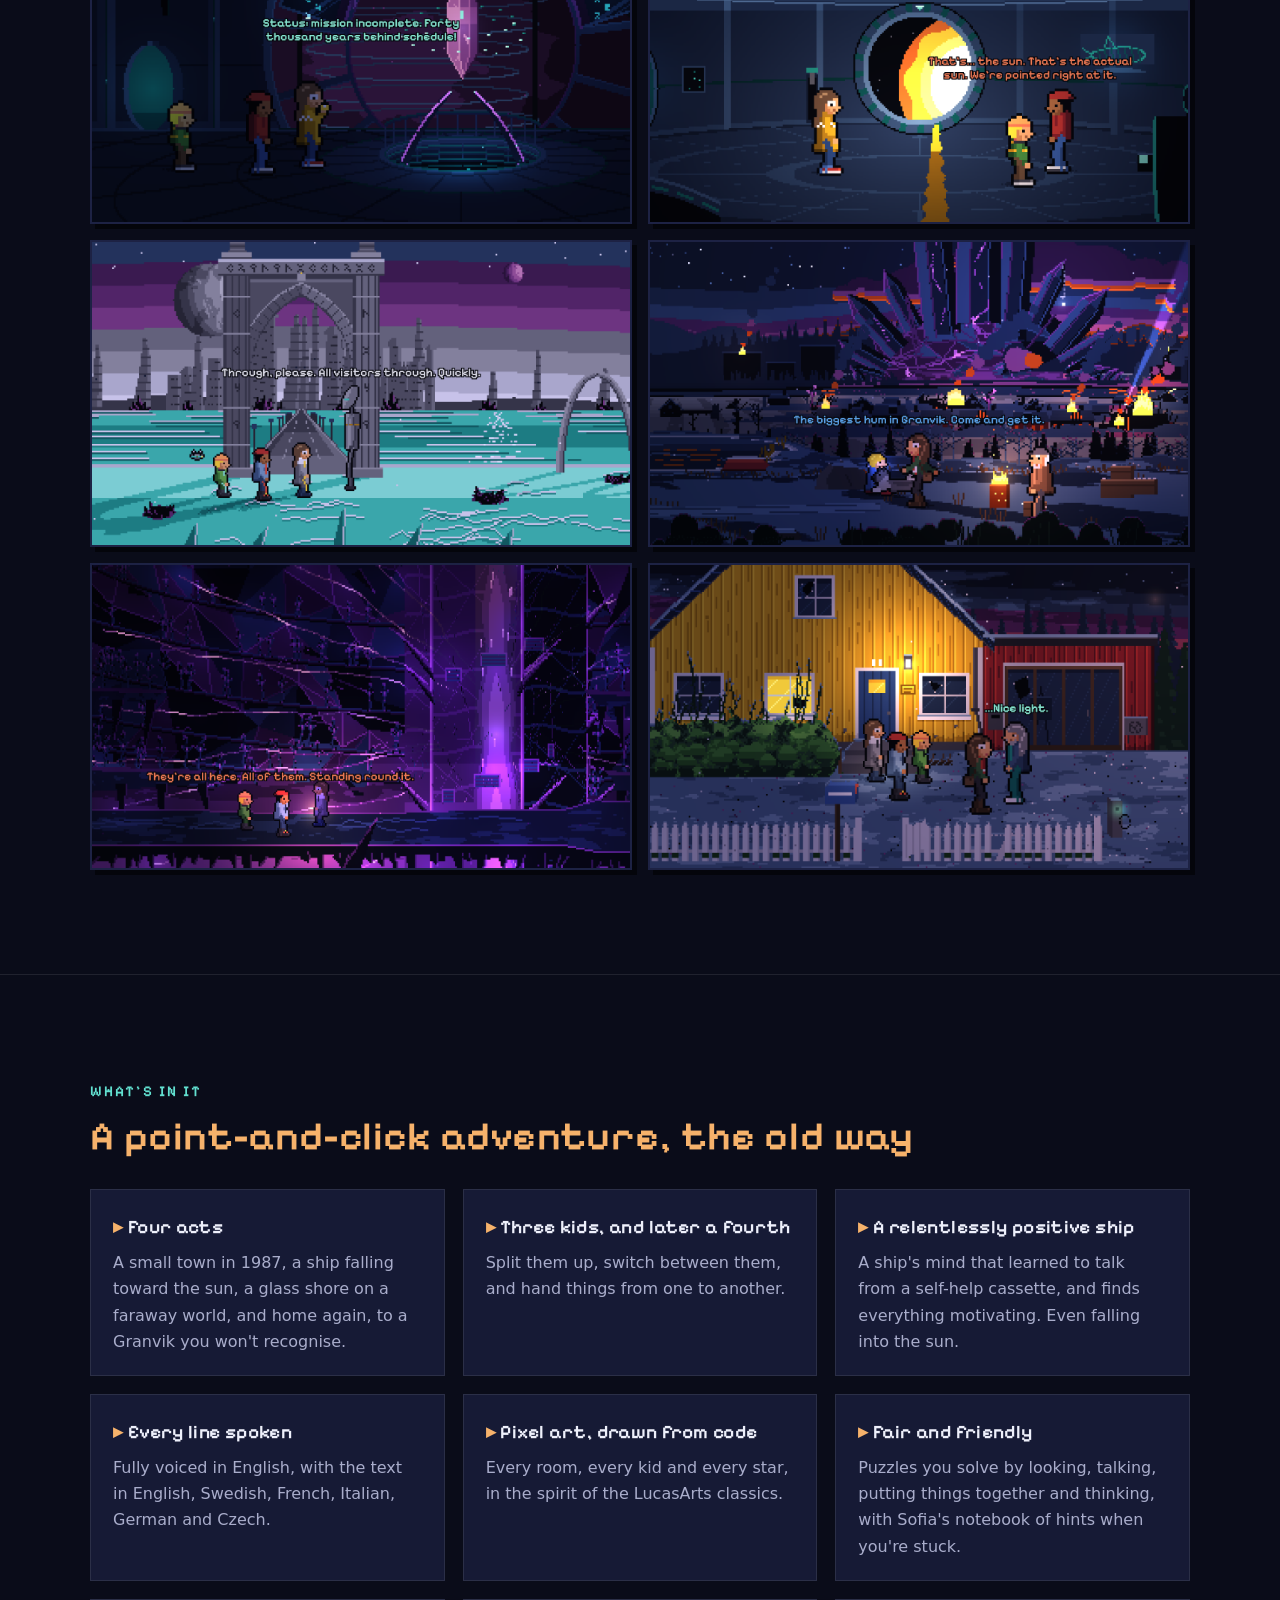
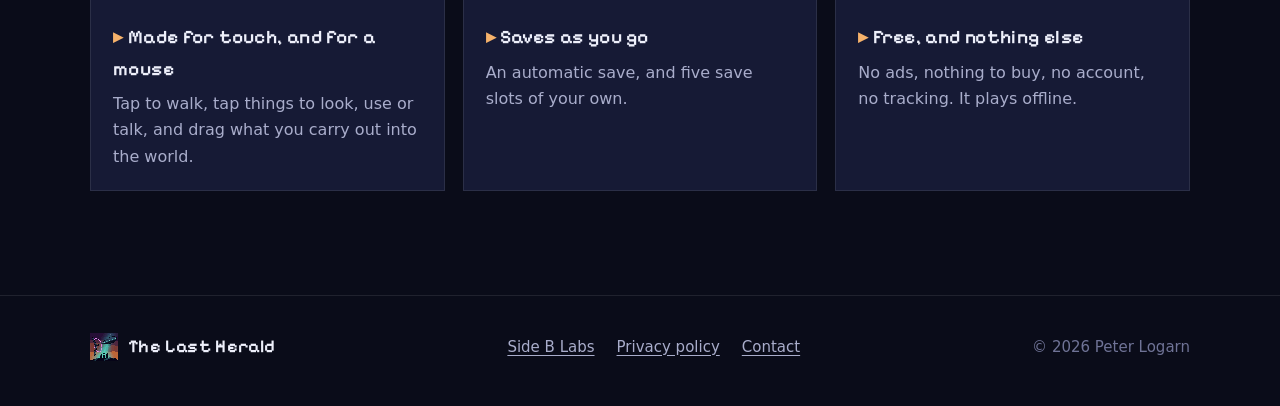
==== commit e9d1e724: "The Last Herald's trailer, on its page: under the stores, and on the picture beside the story Co-Aut" ====
--- a/last-herald/index.html
+++ b/last-herald/index.html
@@ -45,6 +45,7 @@
         <span><small>Coming soon</small><b>Amiga 1200</b></span>
       </a>
     </div>
+    <p class="trailer"><a href="https://www.youtube.com/watch?v=PE8nIEQJ5BU" rel="noopener" data-film="The Last Herald: the trailer"><svg viewBox="0 0 16 16" aria-hidden="true"><path fill="currentColor" d="M5 3h1v1h1v1h1v1h1v1h1v2H9v1H8v1H7v1H6v1H5z"/></svg>Watch the trailer</a></p>
     <p class="facts"><span>Free</span><span>No ads</span><span>Nothing to buy</span><span>Plays offline</span><span>For ages 9 and up</span></p>
   </div>
 </header>
@@ -60,8 +61,11 @@
         <p>Under the hill, they find a starship. It came down forty thousand years ago with a warning that was never delivered, and it hasn't given up.</p>
       </div>
       <figure>
-        <img class="framed" src="assets/screens/2-square.png" width="2880" height="1620" loading="lazy" alt="The three kids in Granvik's square at night, by the kiosk and the grocery shop.">
-        <figcaption>The square in Granvik, after dark.</figcaption>
+        <a class="video" href="https://www.youtube.com/watch?v=PE8nIEQJ5BU" rel="noopener" data-film="The Last Herald: the trailer" aria-label="Watch the trailer">
+          <img class="framed" src="assets/screens/2-square.png" width="2880" height="1620" loading="lazy" alt="The three kids in Granvik's square at night, by the kiosk and the grocery shop.">
+          <span class="play" aria-hidden="true"><svg viewBox="0 0 16 16"><path fill="currentColor" d="M5 3h1v1h1v1h1v1h1v1h1v2H9v1H8v1H7v1H6v1H5z"/></svg></span>
+        </a>
+        <figcaption>The square in Granvik, after dark. Press it for the trailer: it plays here, from YouTube.</figcaption>
       </figure>
     </div>
   </section>
--- a/last-herald/css/site.css
+++ b/last-herald/css/site.css
@@ -98,6 +98,11 @@
 .hero { background: linear-gradient(to bottom, #04050b 60%, var(--bg)); }
 .hero-text h1 { position: absolute; width: 1px; height: 1px; overflow: hidden; clip: rect(0 0 0 0); } /* the logo says it */
 .tagline { font-family: var(--pixel); font-weight: 400; font-size: clamp(20px, 2.8vw, 28px); line-height: 1.35; margin: 0 auto 26px; max-width: 30ch; color: var(--ink); }
+/* the trailer, under the stores: a link that plays it in a window on the page */
+.trailer { margin: 20px 0 0; }
+.trailer a { display: inline-flex; align-items: center; gap: 8px; font: 600 19px/1.2 var(--pixel); letter-spacing: 0.03em; color: var(--gold-2); text-decoration: none; padding: 4px 2px; border-bottom: 2px solid var(--gold); }
+.trailer a:hover { color: #fff; border-color: #fff; }
+.trailer svg { width: 20px; height: 20px; color: var(--teal); }
 .facts { color: var(--muted); font-size: 15px; margin: 18px 0 0; }
 .facts span + span::before { content: '·'; margin: 0 10px; color: var(--dim); }
 
@@ -135,17 +140,19 @@
 .player button svg { color: var(--teal); }
 .player iframe { width: 100%; height: 100%; border: 0; display: block; }
 
-/* ---- On the Amiga: the story's layout, its buttons left, the Amiga's own picture (320 x 256, sharp) linking to the video ---- */
-.amiga .stores { justify-content: flex-start; margin-top: 26px; }
-.amiga .video { position: relative; display: block; }
-.amiga .video img { width: 100%; }
-.amiga .video .play {
+/* ---- A picture that plays a film (the square, for the trailer; the Amiga's own picture, for its film): a play button over its middle ---- */
+a.video { position: relative; display: block; }
+a.video img { width: 100%; }
+a.video .play {
   position: absolute; left: 50%; top: 50%; width: 76px; height: 76px; transform: translate(-50%, -50%);
   display: grid; place-items: center; color: var(--ink); background: rgba(10, 12, 25, 0.78); border: 2px solid var(--gold);
   box-shadow: 4px 4px 0 #04050b; transition: transform 0.12s, background 0.12s;
 }
-.amiga .video .play svg { width: 40px; height: 40px; }
-.amiga .video:hover .play { transform: translate(calc(-50% - 2px), calc(-50% - 2px)); background: var(--panel); }
+a.video .play svg { width: 40px; height: 40px; }
+a.video:hover .play { transform: translate(calc(-50% - 2px), calc(-50% - 2px)); background: var(--panel); }
+
+/* ---- On the Amiga: the story's layout, its buttons left, the Amiga's own picture (320 x 256, sharp) ---- */
+.amiga .stores { justify-content: flex-start; margin-top: 26px; }
 .play .note { color: var(--muted); font-size: 15px; margin: 16px 0 0; max-width: 70ch; }
 
 /* ---- The kids ---- */
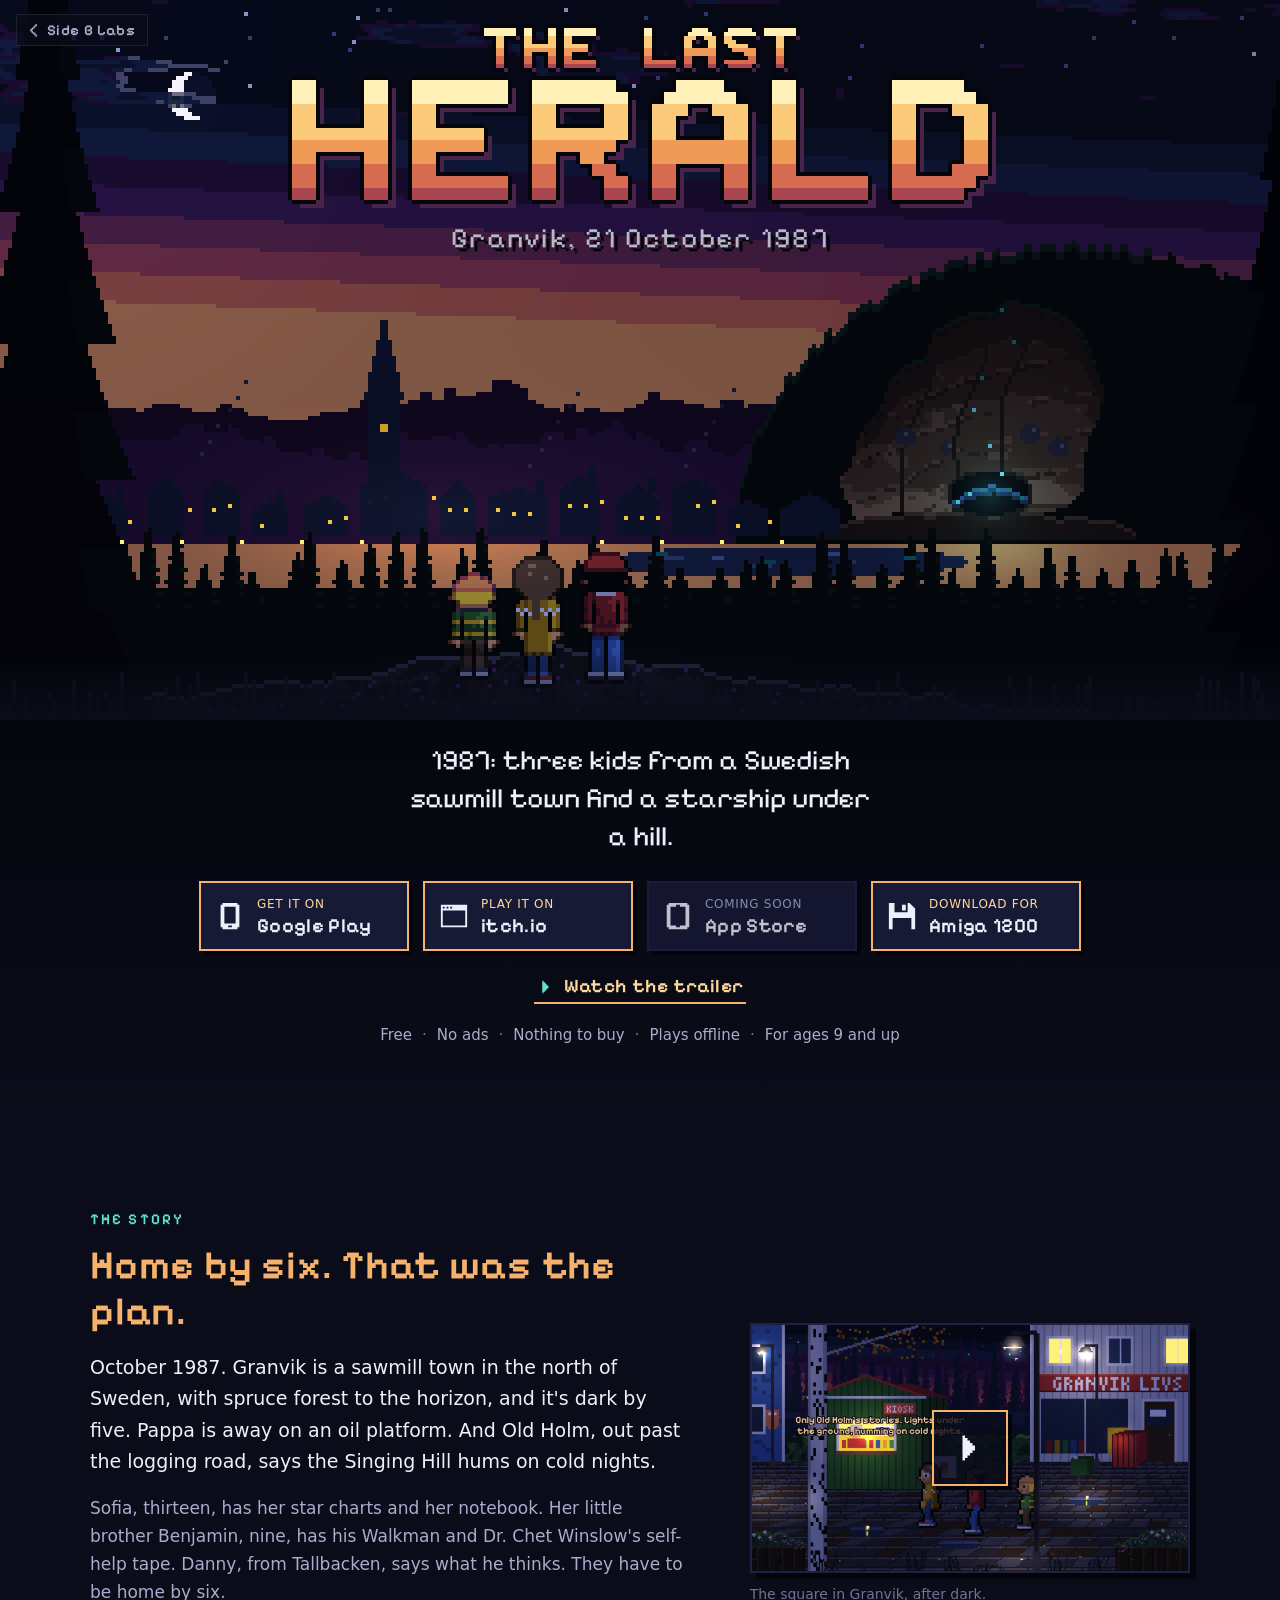
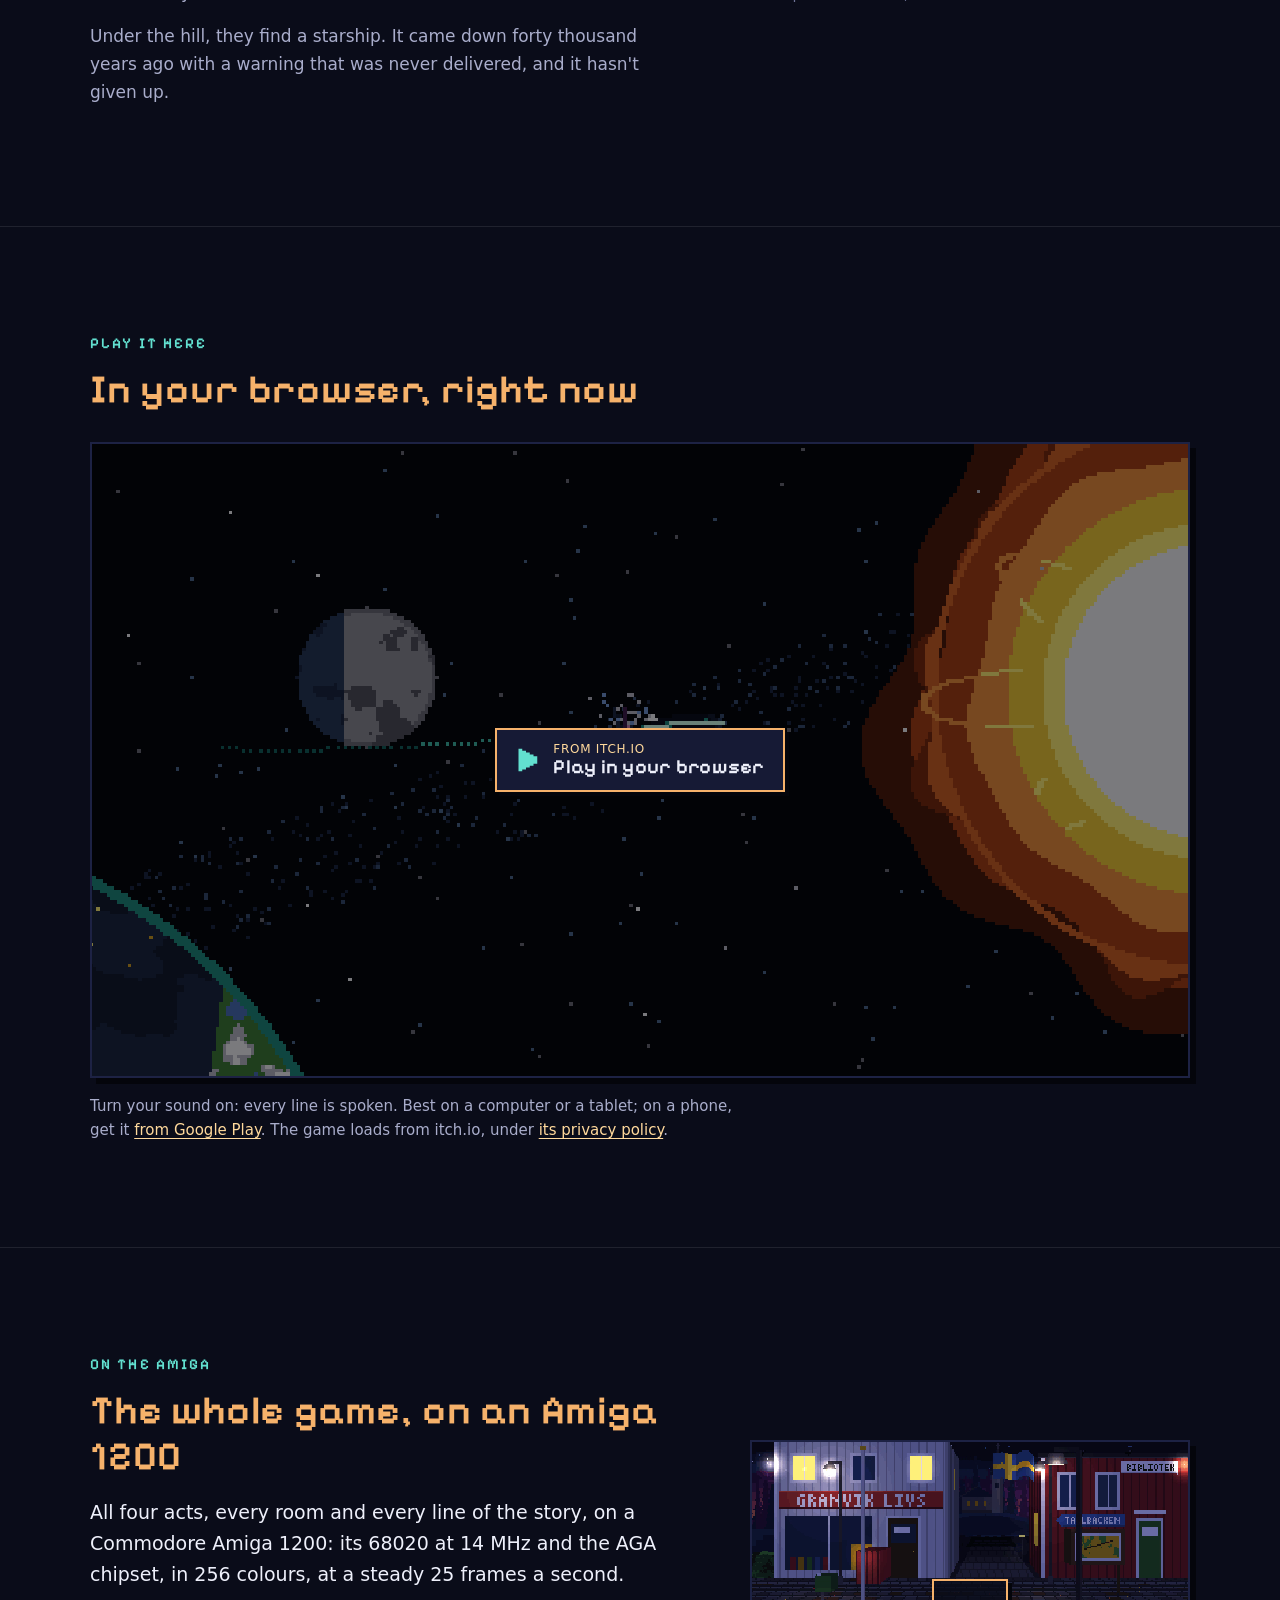
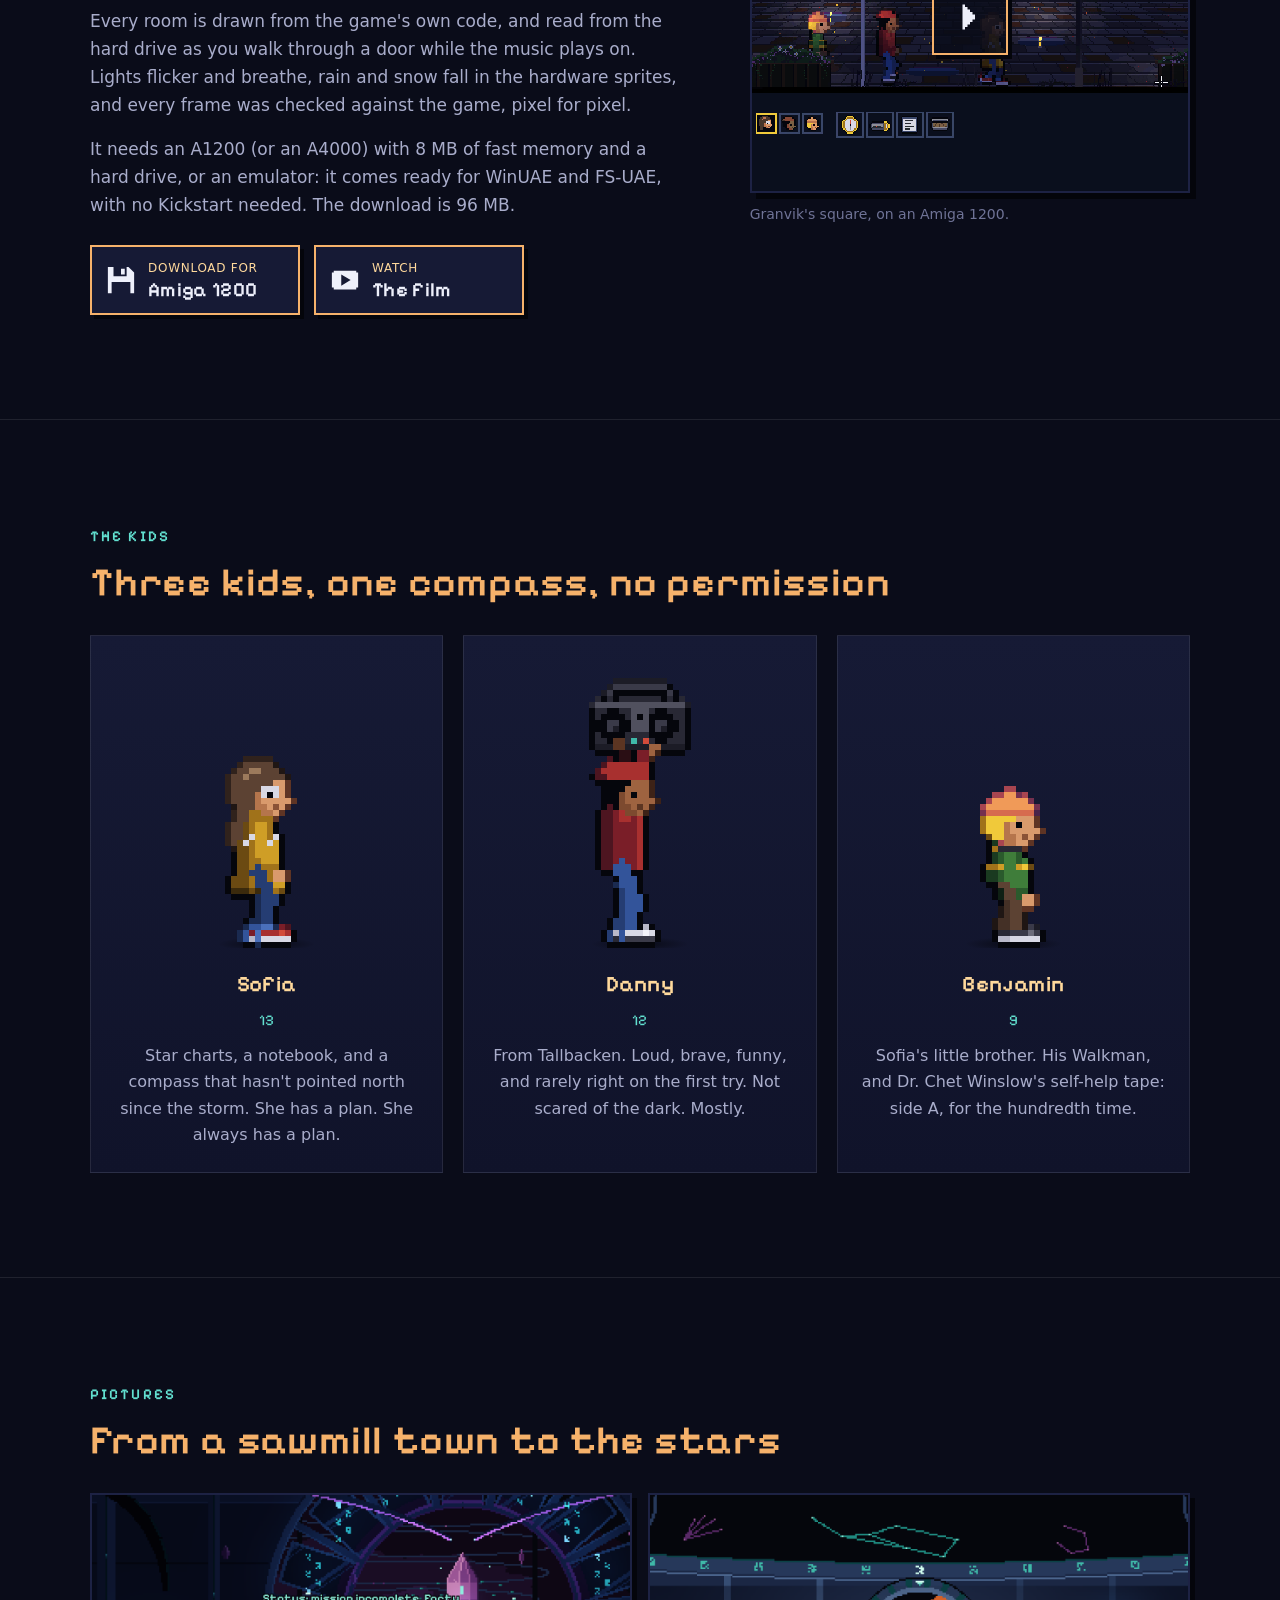
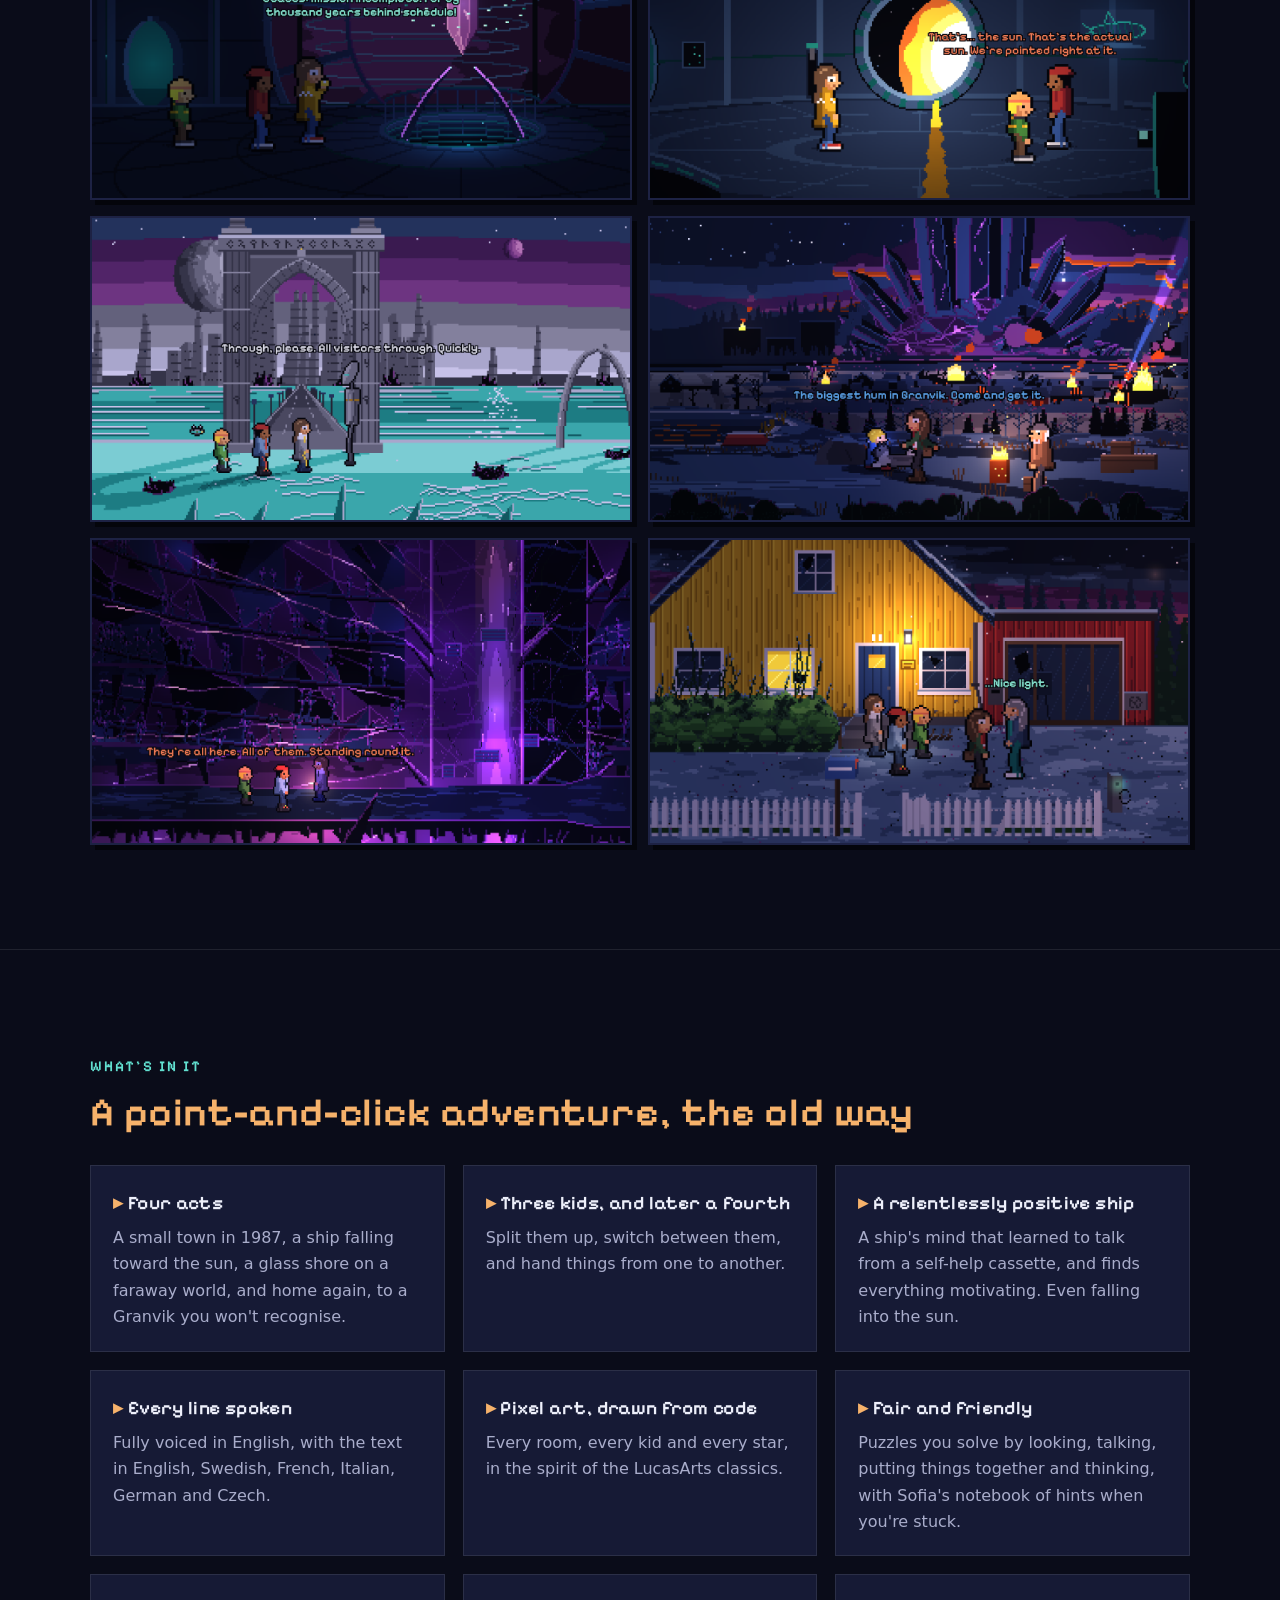
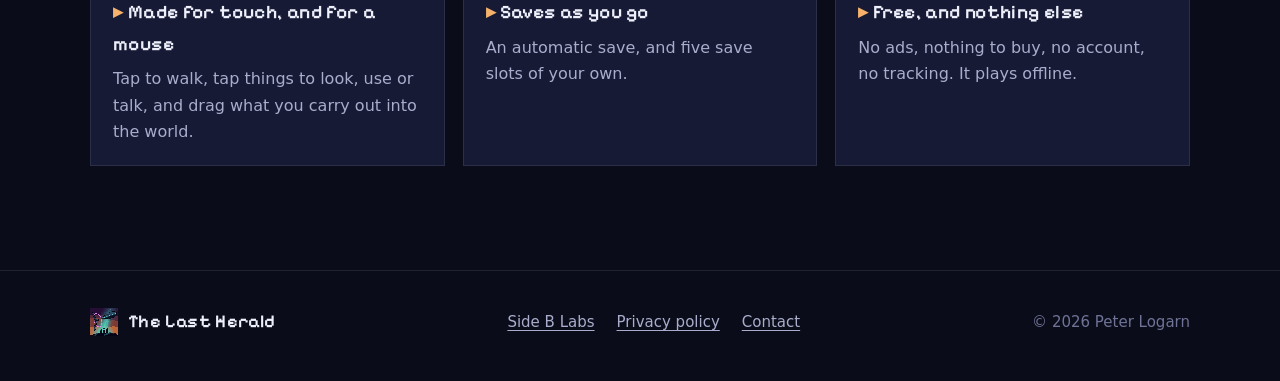
==== commit fa5eac09: "Captions and notes that explained too much, cut short Co-Authored-By: Claude Fable 5.2 <noreply@anth" ====
--- a/last-herald/index.html
+++ b/last-herald/index.html
@@ -65,7 +65,7 @@
           <img class="framed" src="assets/screens/2-square.png" width="2880" height="1620" loading="lazy" alt="The three kids in Granvik's square at night, by the kiosk and the grocery shop.">
           <span class="play" aria-hidden="true"><svg viewBox="0 0 16 16"><path fill="currentColor" d="M5 3h1v1h1v1h1v1h1v1h1v2H9v1H8v1H7v1H6v1H5z"/></svg></span>
         </a>
-        <figcaption>The square in Granvik, after dark. Press it for the trailer: it plays here, from YouTube.</figcaption>
+        <figcaption>The square in Granvik, after dark.</figcaption>
       </figure>
     </div>
   </section>
@@ -81,7 +81,7 @@
           <span><small>From itch.io</small><b>Play in your browser</b></span>
         </button>
       </div>
-      <p class="note">The game loads from itch.io when you press play, under <a href="https://itch.io/docs/legal/privacy-policy">itch.io's privacy policy</a>. Turn your sound on: every line is spoken. It's at its best on a computer or a tablet; on a phone, get it <a href="https://play.google.com/store/apps/details?id=io.github.logge.lastherald">from Google Play</a>. Or play it <a href="https://plogarn.itch.io/the-last-herald">on its page on itch.io</a>.</p>
+      <p class="note">Turn your sound on: every line is spoken. Best on a computer or a tablet; on a phone, get it <a href="https://play.google.com/store/apps/details?id=io.github.logge.lastherald">from Google Play</a>. The game loads from itch.io, under <a href="https://itch.io/docs/legal/privacy-policy">its privacy policy</a>.</p>
     </div>
   </section>
 
@@ -109,7 +109,7 @@
           <img class="pixel framed" src="assets/amiga/square.png" width="320" height="256" loading="lazy" alt="The three kids in Granvik's square at night on an Amiga 1200, the lane up to the church behind them, the panel of the kids and what they carry under the picture.">
           <span class="play" aria-hidden="true"><svg viewBox="0 0 16 16"><path fill="currentColor" d="M5 3h1v1h1v1h1v1h1v1h1v2H9v1H8v1H7v1H6v1H5z"/></svg></span>
         </a>
-        <figcaption>Granvik's square on an Amiga 1200, as it shows it. Press it for the film of the Amiga version: it plays here, from YouTube.</figcaption>
+        <figcaption>Granvik's square, on an Amiga 1200.</figcaption>
       </figure>
     </div>
   </section>
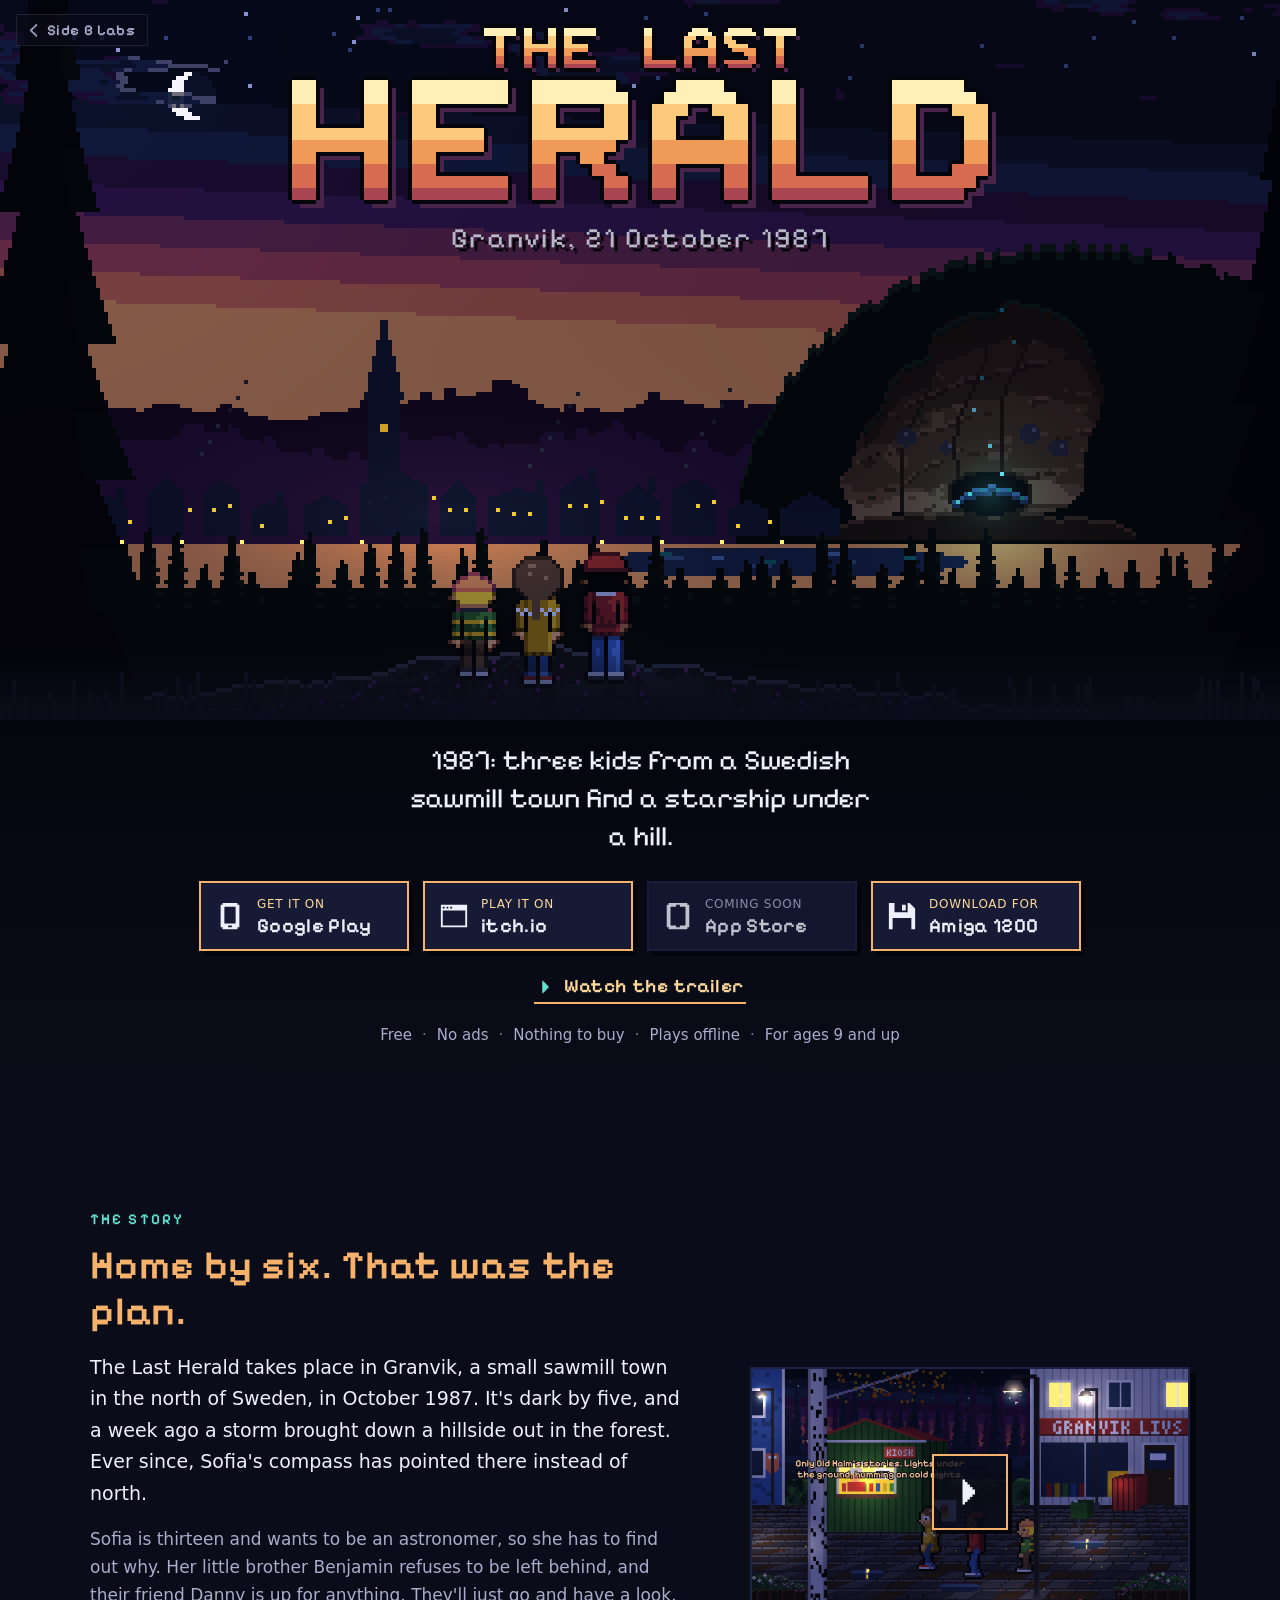
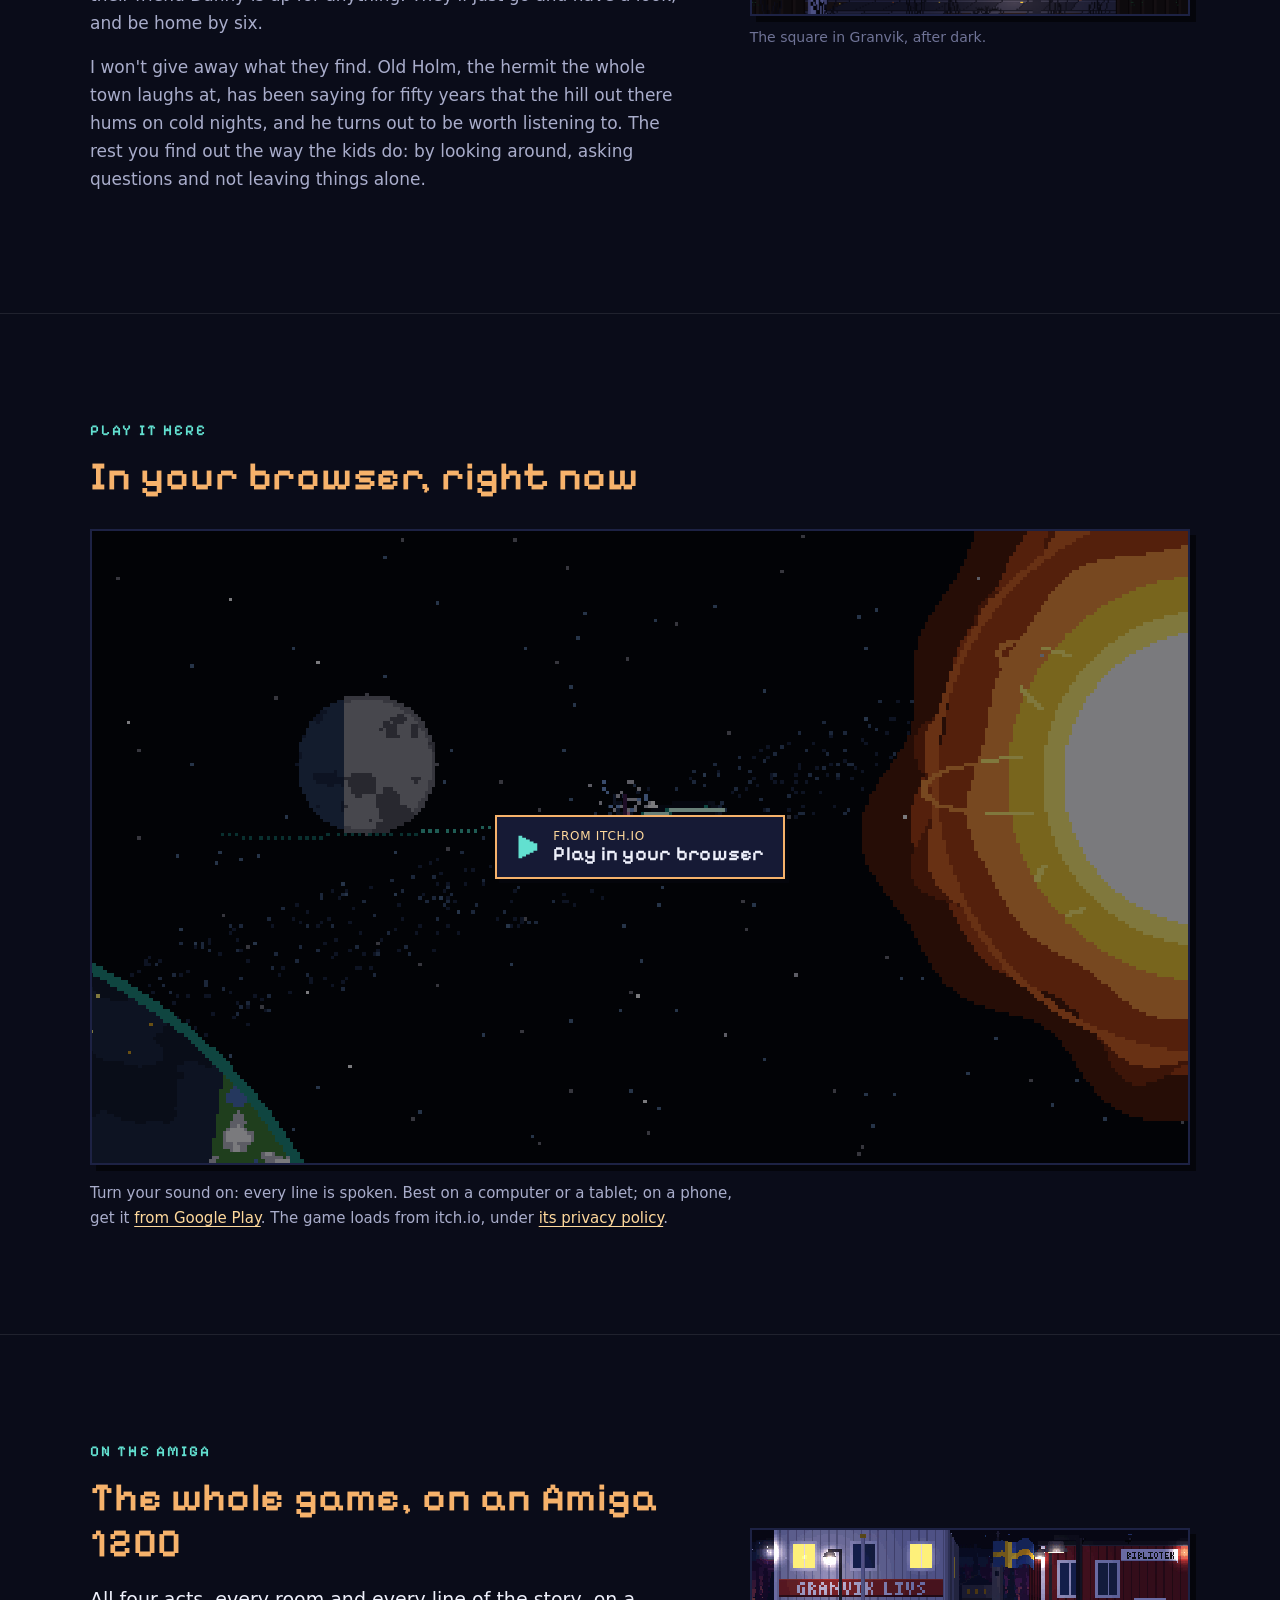
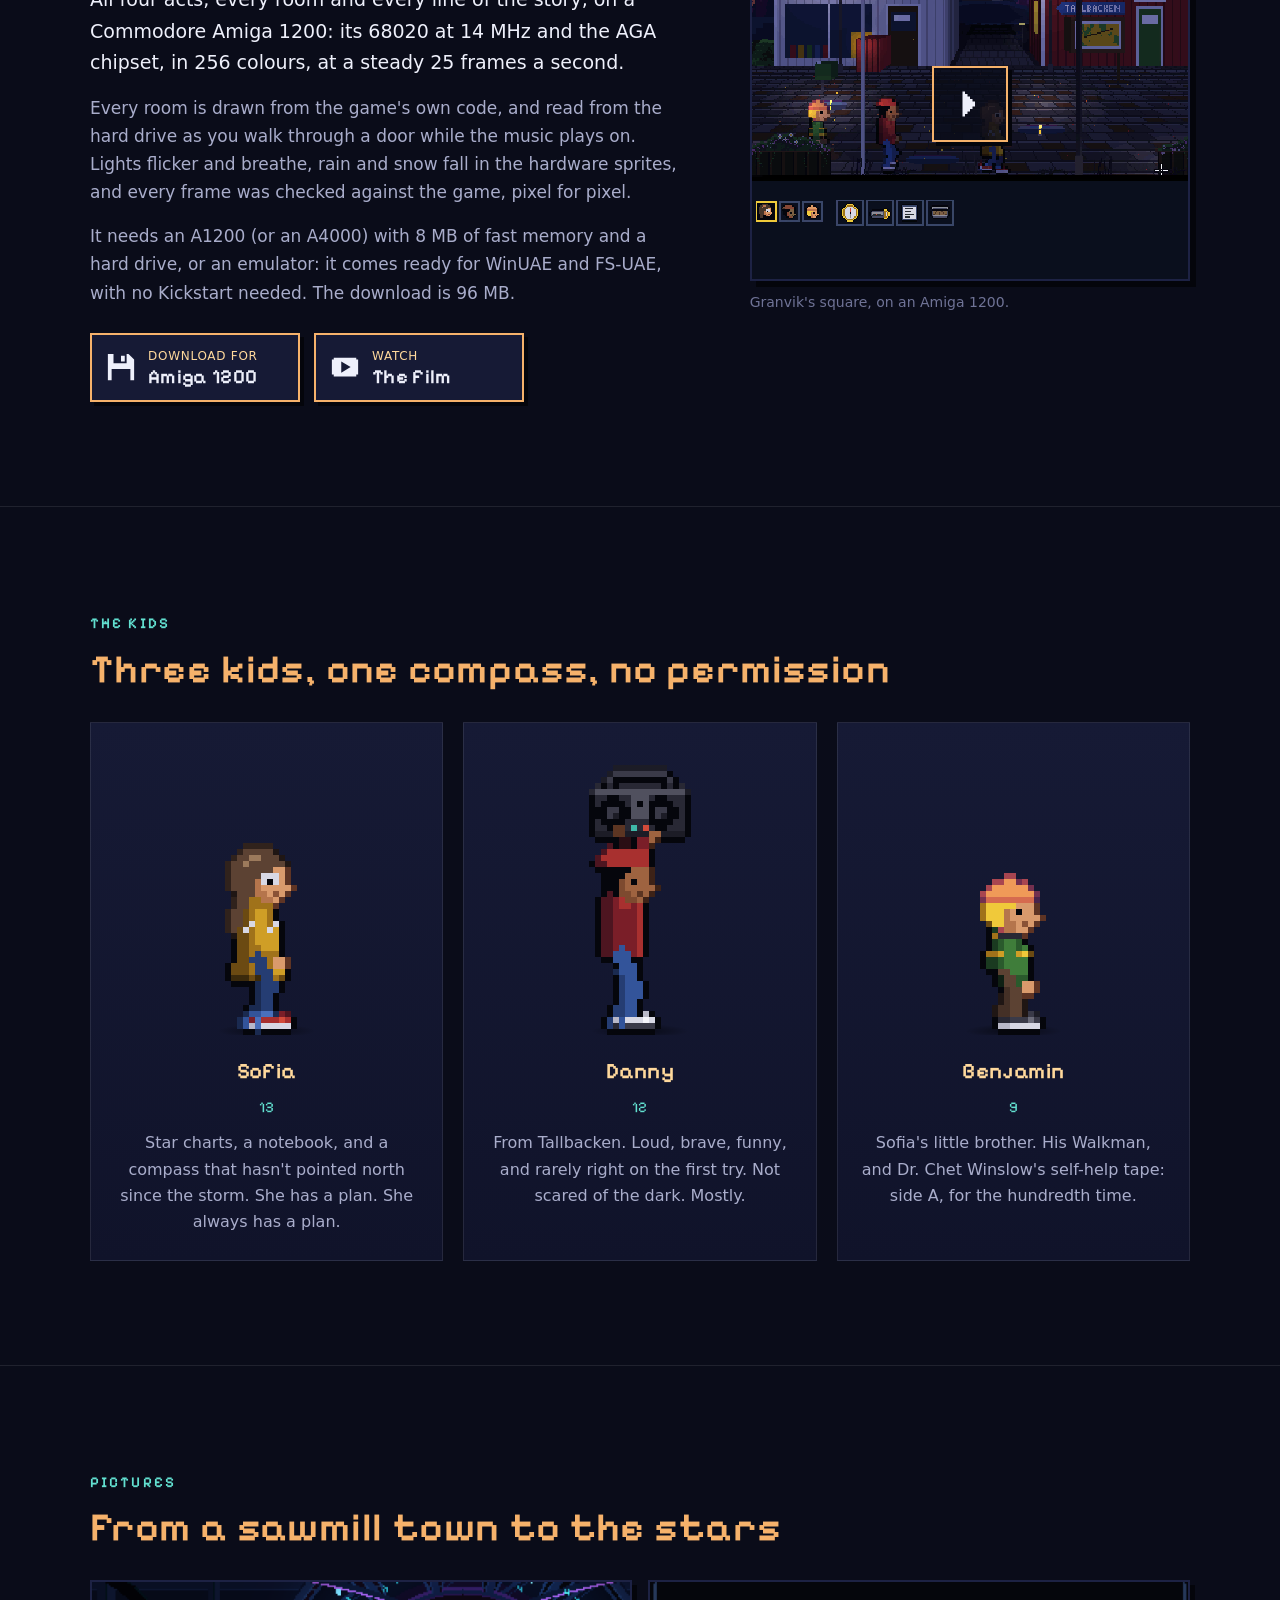
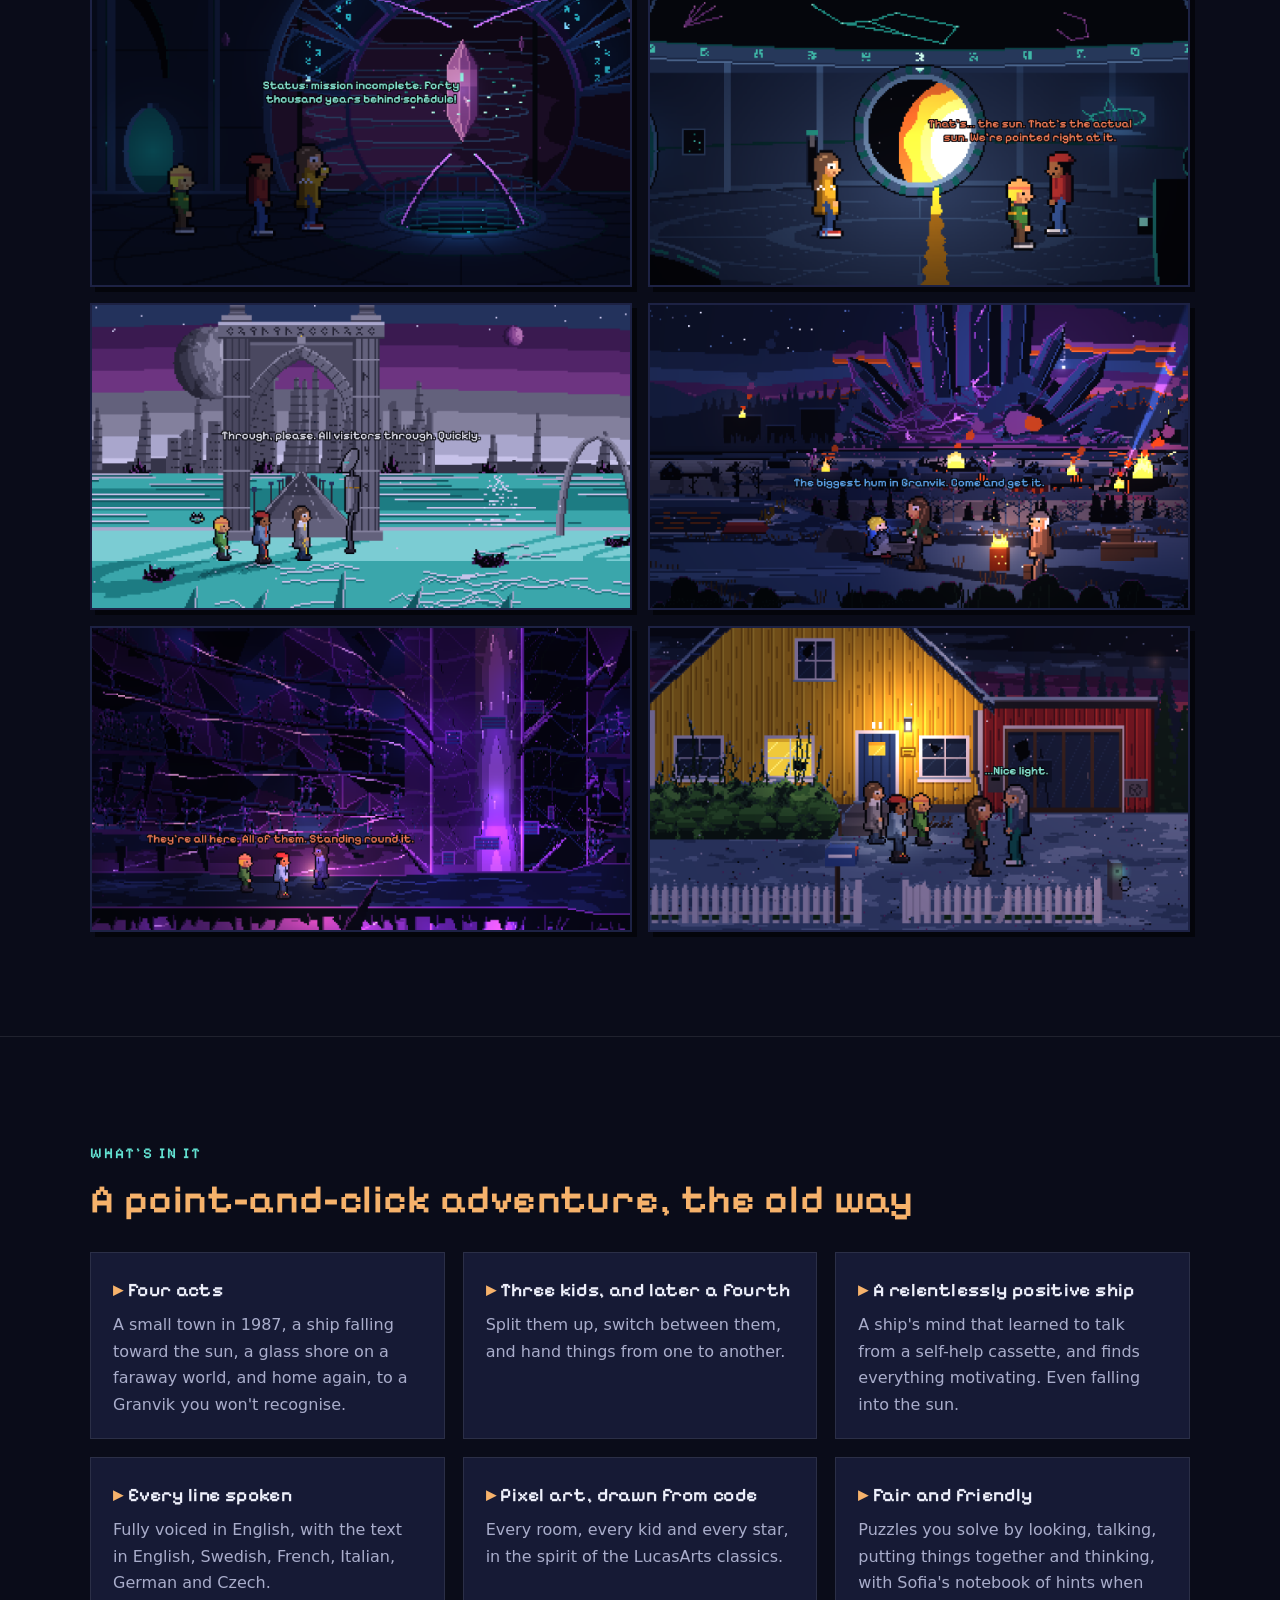
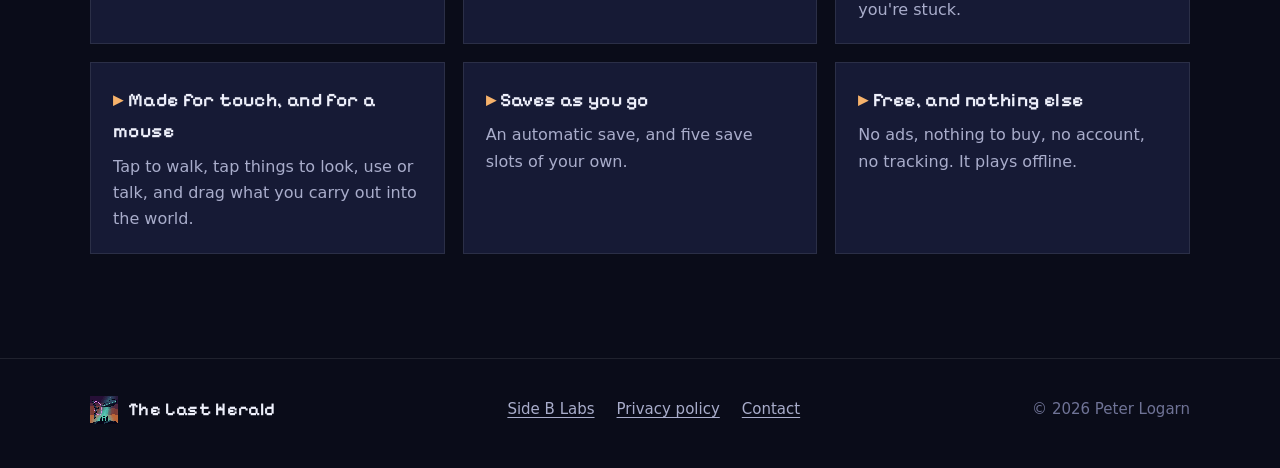
==== commit e8e9bb58: "The Last Herald's story, told the way you'd tell someone about it, without what's under the hill Co-" ====
--- a/last-herald/index.html
+++ b/last-herald/index.html
@@ -56,9 +56,9 @@
       <div>
         <span class="eyebrow">The story</span>
         <h2>Home by six. That was the plan.</h2>
-        <p>October 1987. Granvik is a sawmill town in the north of Sweden, with spruce forest to the horizon, and it's dark by five. Pappa is away on an oil platform. And Old Holm, out past the logging road, says the Singing Hill hums on cold nights.</p>
-        <p>Sofia, thirteen, has her star charts and her notebook. Her little brother Benjamin, nine, has his Walkman and Dr. Chet Winslow's self-help tape. Danny, from Tallbacken, says what he thinks. They have to be home by six.</p>
-        <p>Under the hill, they find a starship. It came down forty thousand years ago with a warning that was never delivered, and it hasn't given up.</p>
+        <p>The Last Herald takes place in Granvik, a small sawmill town in the north of Sweden, in October 1987. It's dark by five, and a week ago a storm brought down a hillside out in the forest. Ever since, Sofia's compass has pointed there instead of north.</p>
+        <p>Sofia is thirteen and wants to be an astronomer, so she has to find out why. Her little brother Benjamin refuses to be left behind, and their friend Danny is up for anything. They'll just go and have a look, and be home by six.</p>
+        <p>I won't give away what they find. Old Holm, the hermit the whole town laughs at, has been saying for fifty years that the hill out there hums on cold nights, and he turns out to be worth listening to. The rest you find out the way the kids do: by looking around, asking questions and not leaving things alone.</p>
       </div>
       <figure>
         <a class="video" href="https://www.youtube.com/watch?v=PE8nIEQJ5BU" rel="noopener" data-film="The Last Herald: the trailer" aria-label="Watch the trailer">
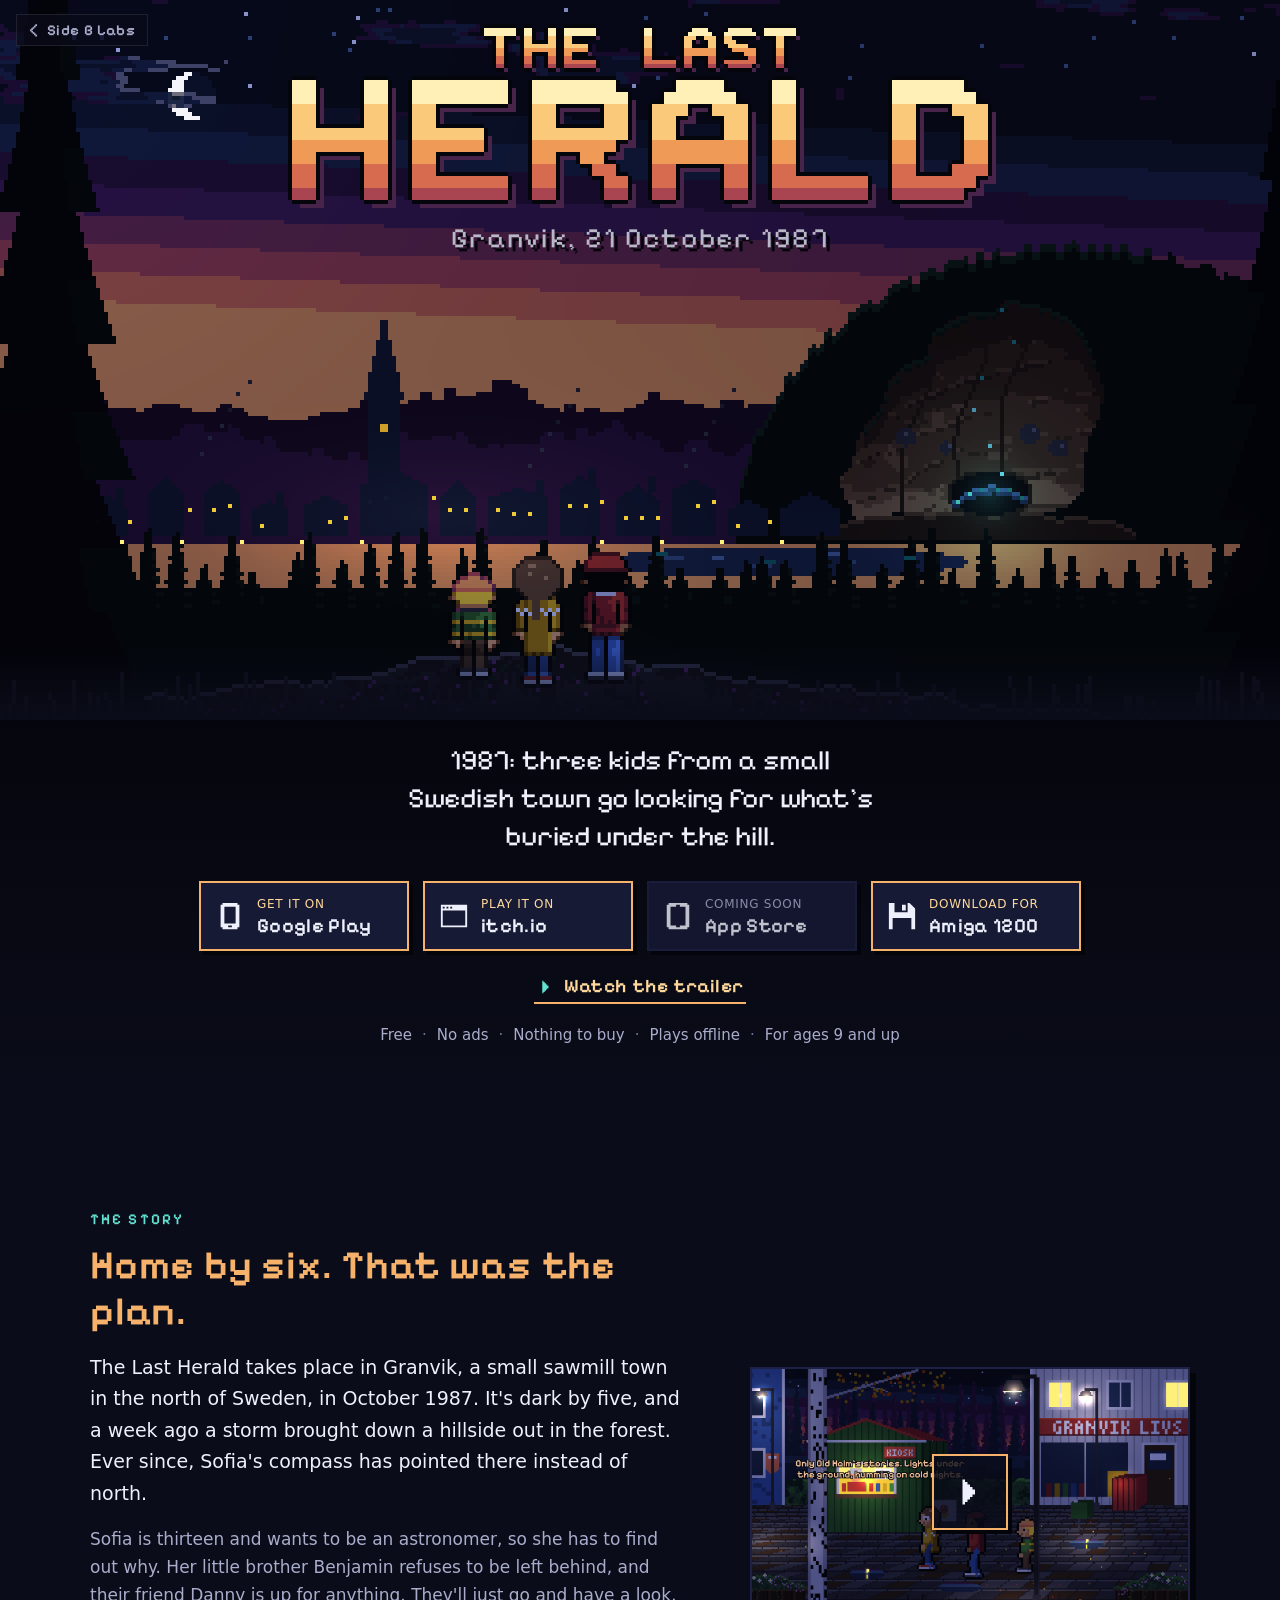
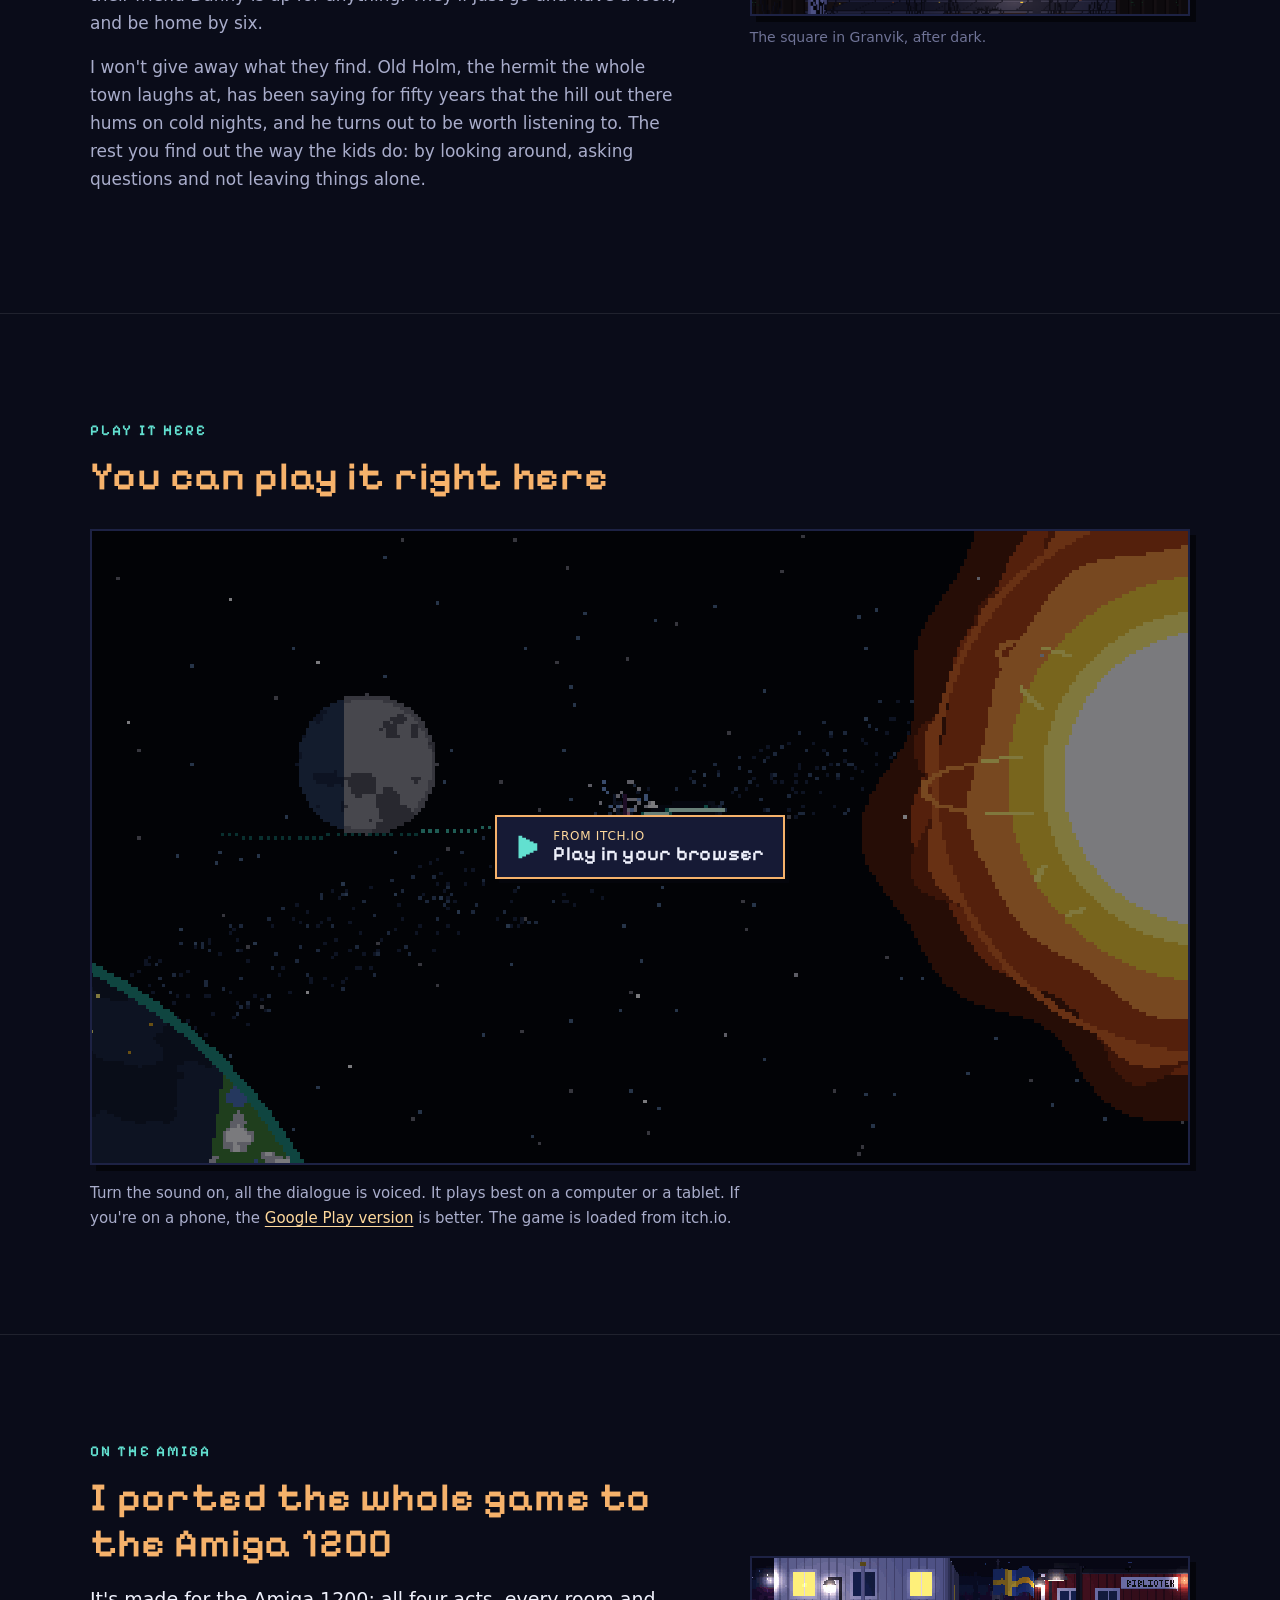
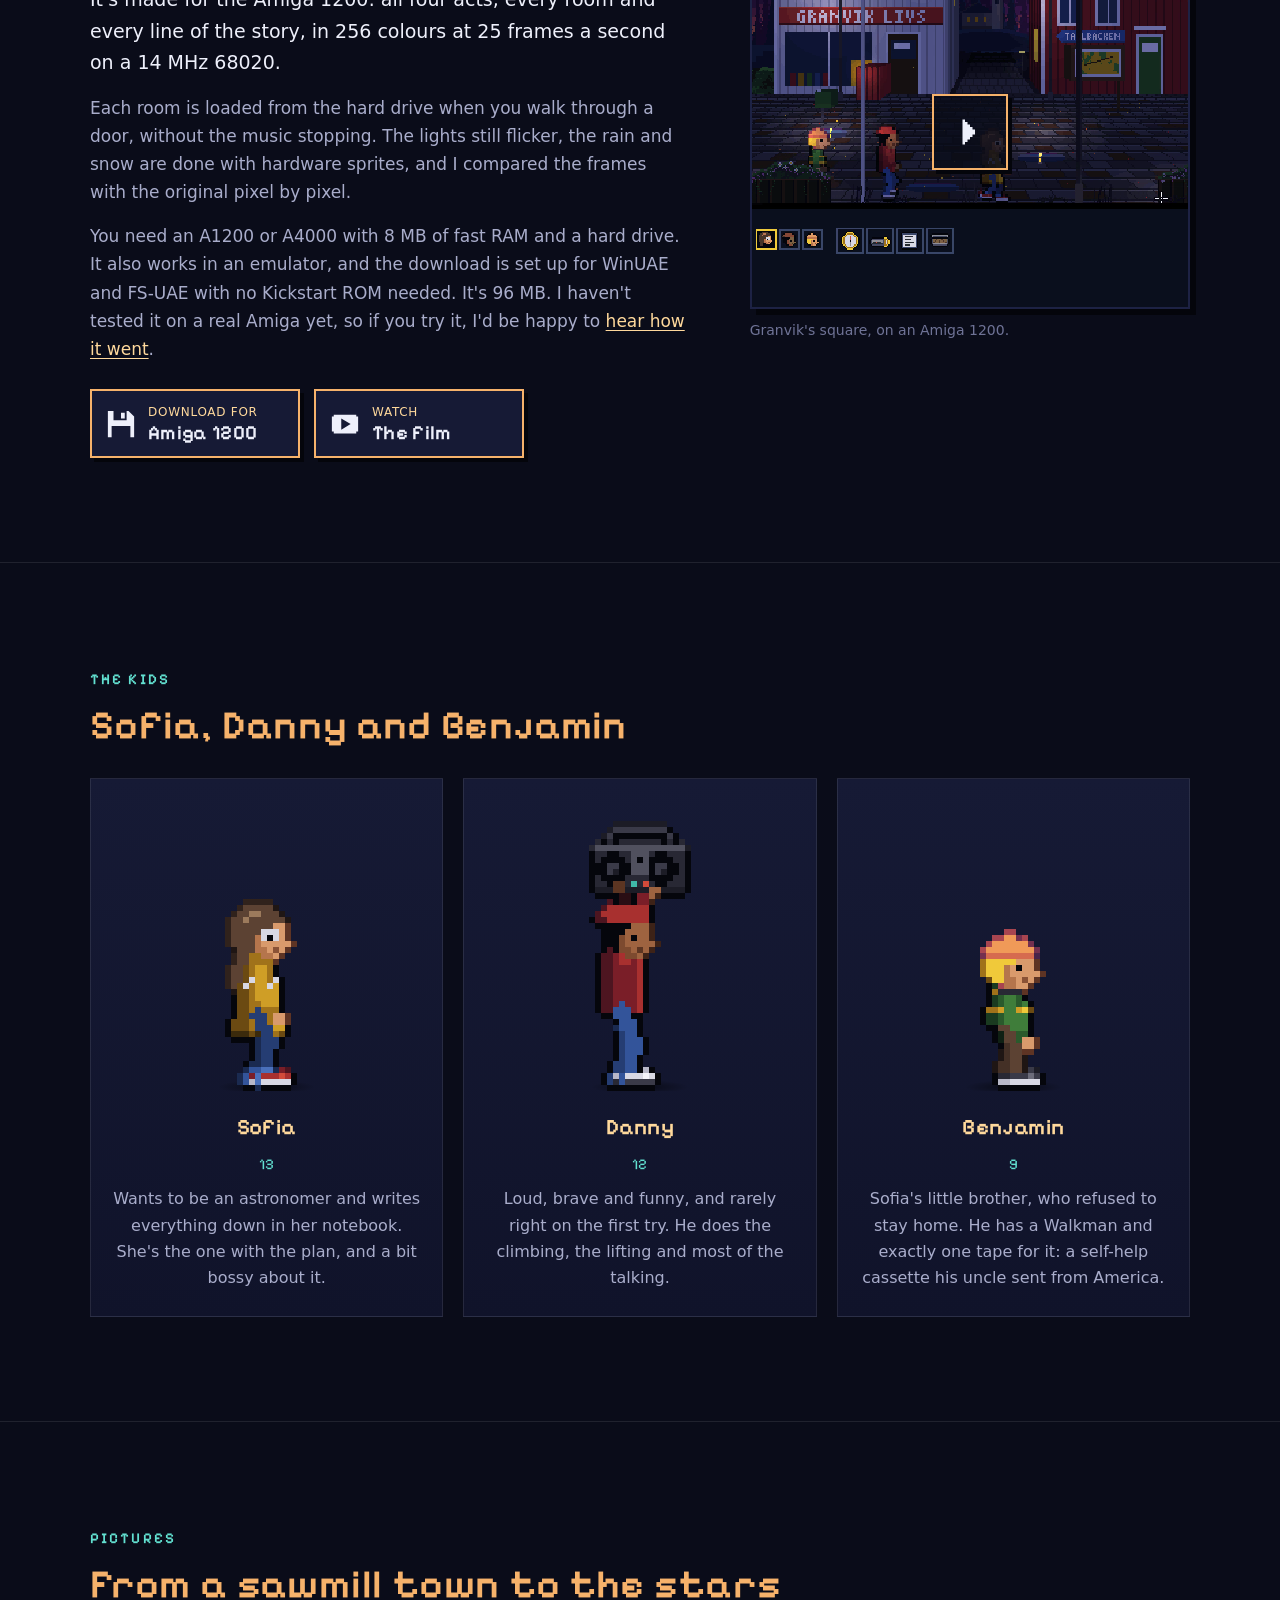
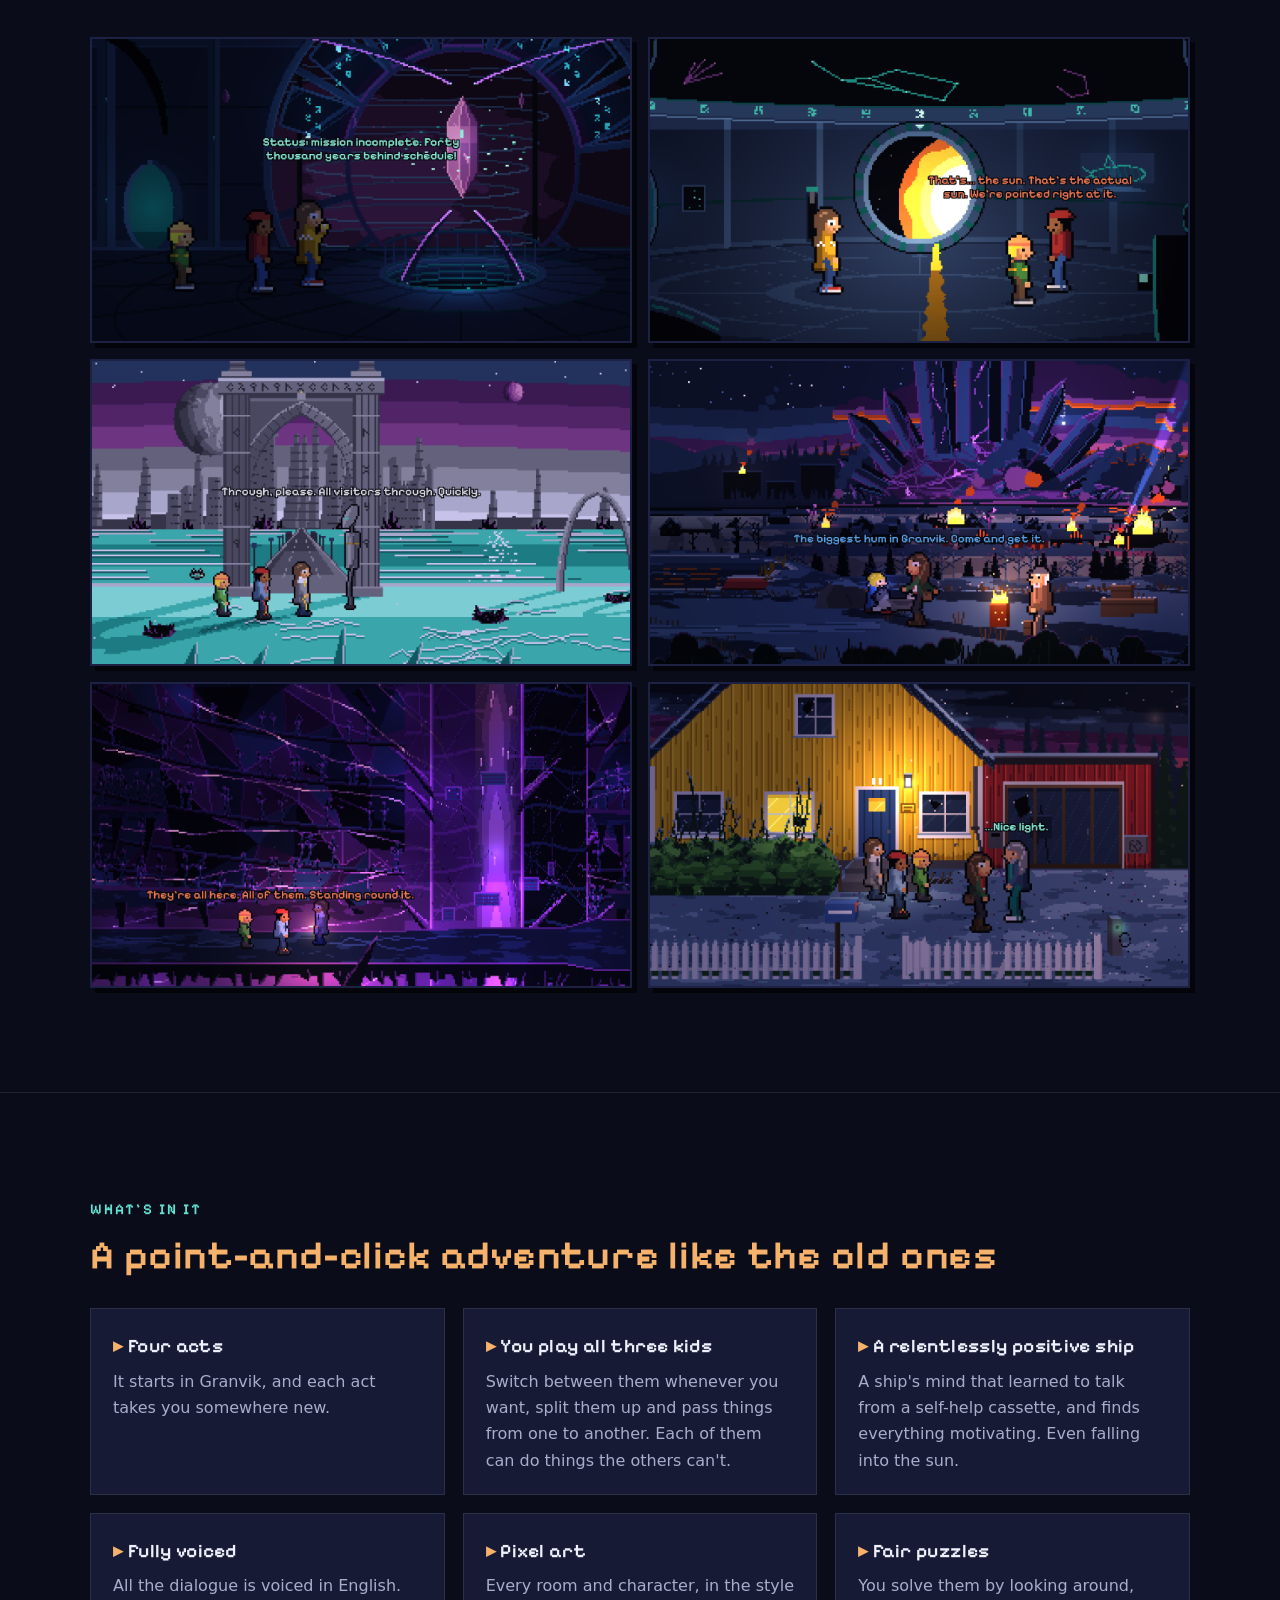
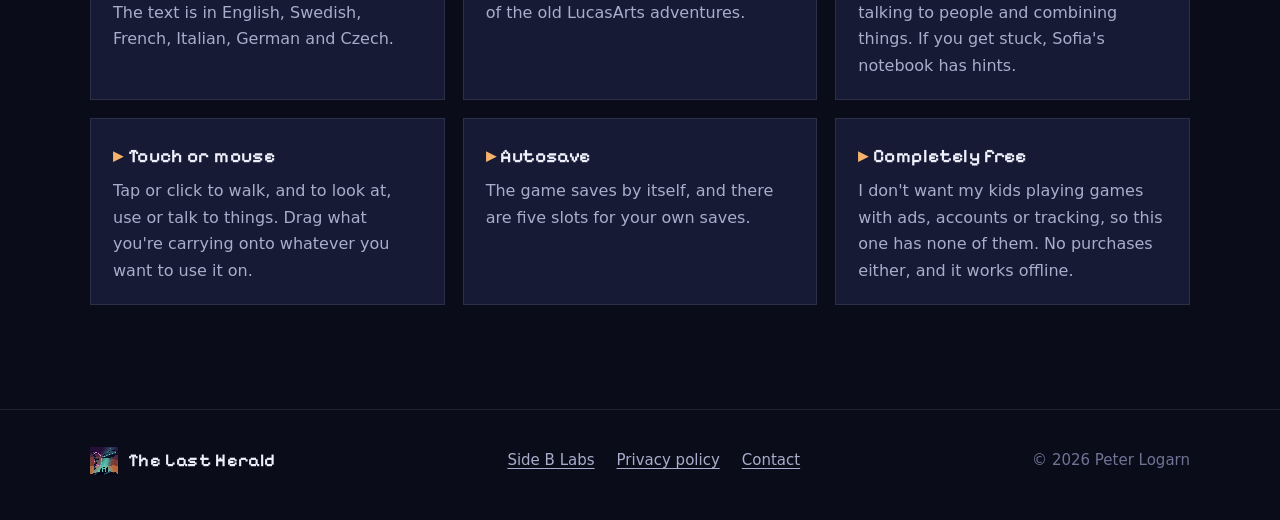
==== commit 2a1809dd: "The Last Herald's page in Peter's own voice, and no starship in the tagline Co-Authored-By: Claude F" ====
--- a/last-herald/index.html
+++ b/last-herald/index.html
@@ -4,13 +4,13 @@
   <meta charset="utf-8">
   <meta name="viewport" content="width=device-width, initial-scale=1">
   <title>The Last Herald</title>
-  <meta name="description" content="October 1987: three kids from a Swedish sawmill town find a starship under a hill. A free point-and-click adventure in the spirit of the LucasArts classics.">
+  <meta name="description" content="October 1987: three kids from a small Swedish town go looking for what's buried under the hill. A free point-and-click adventure in the spirit of the LucasArts classics.">
   <meta name="theme-color" content="#0a0c19">
   <link rel="icon" type="image/png" href="assets/icon-512.png">
   <link rel="apple-touch-icon" href="assets/icon-512.png">
   <meta property="og:type" content="website">
   <meta property="og:title" content="The Last Herald">
-  <meta property="og:description" content="1987: three kids from a Swedish sawmill town find a starship under a hill. A free point-and-click adventure.">
+  <meta property="og:description" content="1987: three kids from a small Swedish town go looking for what's buried under the hill. A free point-and-click adventure.">
   <meta property="og:image" content="https://sideblabs.com/last-herald/assets/feature-graphic.png">
   <meta property="og:url" content="https://sideblabs.com/last-herald/">
   <link rel="canonical" href="https://sideblabs.com/last-herald/">
@@ -26,7 +26,7 @@
   </div>
   <div class="hero-text wrap">
     <h1>The Last Herald</h1>
-    <p class="tagline">1987: three kids from a Swedish sawmill town find a starship under a hill.</p>
+    <p class="tagline">1987: three kids from a small Swedish town go looking for what's buried under the hill.</p>
     <div class="stores">
       <a class="btn soon" data-store="play" aria-disabled="true">
         <svg viewBox="0 0 16 16" aria-hidden="true"><path fill="currentColor" d="M4 1h8v1h1v12h-1v1H4v-1H3V2h1zm1 2v9h6V3zm2 10v1h2v-1z"/></svg>
@@ -73,7 +73,7 @@
   <section id="play" class="play">
     <div class="wrap">
       <span class="eyebrow">Play it here</span>
-      <h2>In your browser, right now</h2>
+      <h2>You can play it right here</h2>
       <div class="player" data-src="https://itch.io/embed-upload/20450633?color=0a0c19">
         <img class="pixel" src="assets/screens/launch.png" width="2880" height="1620" loading="lazy" alt="">
         <button type="button" class="btn live">
@@ -81,7 +81,7 @@
           <span><small>From itch.io</small><b>Play in your browser</b></span>
         </button>
       </div>
-      <p class="note">Turn your sound on: every line is spoken. Best on a computer or a tablet; on a phone, get it <a href="https://play.google.com/store/apps/details?id=io.github.logge.lastherald">from Google Play</a>. The game loads from itch.io, under <a href="https://itch.io/docs/legal/privacy-policy">its privacy policy</a>.</p>
+      <p class="note">Turn the sound on, all the dialogue is voiced. It plays best on a computer or a tablet. If you're on a phone, the <a href="https://play.google.com/store/apps/details?id=io.github.logge.lastherald">Google Play version</a> is better. The game is loaded from itch.io.</p>
     </div>
   </section>
 
@@ -89,10 +89,10 @@
     <div class="wrap story">
       <div>
         <span class="eyebrow">On the Amiga</span>
-        <h2>The whole game, on an Amiga 1200</h2>
-        <p>All four acts, every room and every line of the story, on a Commodore Amiga 1200: its 68020 at 14 MHz and the AGA chipset, in 256 colours, at a steady 25 frames a second.</p>
-        <p>Every room is drawn from the game's own code, and read from the hard drive as you walk through a door while the music plays on. Lights flicker and breathe, rain and snow fall in the hardware sprites, and every frame was checked against the game, pixel for pixel.</p>
-        <p>It needs an A1200 (or an A4000) with 8 MB of fast memory and a hard drive, or an emulator: it comes ready for WinUAE and FS-UAE, with no Kickstart needed. The download is 96 MB.</p>
+        <h2>I ported the whole game to the Amiga 1200</h2>
+        <p>It's made for the Amiga 1200: all four acts, every room and every line of the story, in 256 colours at 25 frames a second on a 14 MHz 68020.</p>
+        <p>Each room is loaded from the hard drive when you walk through a door, without the music stopping. The lights still flicker, the rain and snow are done with hardware sprites, and I compared the frames with the original pixel by pixel.</p>
+        <p>You need an A1200 or A4000 with 8 MB of fast RAM and a hard drive. It also works in an emulator, and the download is set up for WinUAE and FS-UAE with no Kickstart ROM needed. It's 96 MB. I haven't tested it on a real Amiga yet, so if you try it, I'd be happy to <a href="../#contact">hear how it went</a>.</p>
         <div class="stores">
           <a class="btn soon" data-store="amiga" aria-disabled="true">
             <svg viewBox="0 0 16 16" aria-hidden="true"><path fill="currentColor" fill-rule="evenodd" d="M1 1h11l3 3v11H1zm3 0v5h7V1zm4 1h2v3H8zM3 9v6h10V9z"/></svg>
@@ -117,25 +117,25 @@
   <section id="kids">
     <div class="wrap">
       <span class="eyebrow">The kids</span>
-      <h2>Three kids, one compass, no permission</h2>
+      <h2>Sofia, Danny and Benjamin</h2>
       <div class="kids">
         <article class="kid">
           <div class="stage"><div class="pixel sprite" role="img" aria-label="Sofia, from the side, in her mustard knitted sweater and red sneakers. She stands, then holds her glowing compass up to look at it again." style="background-image: url(assets/kids/sofia-frames.png); --wide: 14; --tall: 33; --still: 34"></div></div>
           <h3>Sofia</h3>
           <div class="age">13</div>
-          <p>Star charts, a notebook, and a compass that hasn't pointed north since the storm. She has a plan. She always has a plan.</p>
+          <p>Wants to be an astronomer and writes everything down in her notebook. She's the one with the plan, and a bit bossy about it.</p>
         </article>
         <article class="kid">
           <div class="stage"><div class="pixel sprite" role="img" aria-label="Danny, from the side, in his red sweater, jeans and a red cap worn backwards, holding his boombox up over his head in both hands, its speakers pumping." style="background-image: url(assets/kids/danny-frames.png); --wide: 17; --tall: 46; --still: 12"></div></div>
           <h3>Danny</h3>
           <div class="age">12</div>
-          <p>From Tallbacken. Loud, brave, funny, and rarely right on the first try. Not scared of the dark. Mostly.</p>
+          <p>Loud, brave and funny, and rarely right on the first try. He does the climbing, the lifting and most of the talking.</p>
         </article>
         <article class="kid">
           <div class="stage"><div class="pixel sprite" role="img" aria-label="Benjamin, from the side, in his striped sweater and beanie. He puts his headphones on and nods along, tapping a foot." style="background-image: url(assets/kids/benjamin-frames.png); --wide: 11; --tall: 28; --still: 14"></div></div>
           <h3>Benjamin</h3>
           <div class="age">9</div>
-          <p>Sofia's little brother. His Walkman, and Dr. Chet Winslow's self-help tape: side A, for the hundredth time.</p>
+          <p>Sofia's little brother, who refused to stay home. He has a Walkman and exactly one tape for it: a self-help cassette his uncle sent from America.</p>
         </article>
       </div>
     </div>
@@ -159,17 +159,17 @@
   <section id="features">
     <div class="wrap">
       <span class="eyebrow">What's in it</span>
-      <h2>A point-and-click adventure, the old way</h2>
+      <h2>A point-and-click adventure like the old ones</h2>
       <div class="features">
-        <div class="feature"><h3>Four acts</h3><p>A small town in 1987, a ship falling toward the sun, a glass shore on a faraway world, and home again, to a Granvik you won't recognise.</p></div>
-        <div class="feature"><h3>Three kids, and later a fourth</h3><p>Split them up, switch between them, and hand things from one to another.</p></div>
+        <div class="feature"><h3>Four acts</h3><p>It starts in Granvik, and each act takes you somewhere new.</p></div>
+        <div class="feature"><h3>You play all three kids</h3><p>Switch between them whenever you want, split them up and pass things from one to another. Each of them can do things the others can't.</p></div>
         <div class="feature"><h3>A relentlessly positive ship</h3><p>A ship's mind that learned to talk from a self-help cassette, and finds everything motivating. Even falling into the sun.</p></div>
-        <div class="feature"><h3>Every line spoken</h3><p>Fully voiced in English, with the text in English, Swedish, French, Italian, German and Czech.</p></div>
-        <div class="feature"><h3>Pixel art, drawn from code</h3><p>Every room, every kid and every star, in the spirit of the LucasArts classics.</p></div>
-        <div class="feature"><h3>Fair and friendly</h3><p>Puzzles you solve by looking, talking, putting things together and thinking, with Sofia's notebook of hints when you're stuck.</p></div>
-        <div class="feature"><h3>Made for touch, and for a mouse</h3><p>Tap to walk, tap things to look, use or talk, and drag what you carry out into the world.</p></div>
-        <div class="feature"><h3>Saves as you go</h3><p>An automatic save, and five save slots of your own.</p></div>
-        <div class="feature"><h3>Free, and nothing else</h3><p>No ads, nothing to buy, no account, no tracking. It plays offline.</p></div>
+        <div class="feature"><h3>Fully voiced</h3><p>All the dialogue is voiced in English. The text is in English, Swedish, French, Italian, German and Czech.</p></div>
+        <div class="feature"><h3>Pixel art</h3><p>Every room and character, in the style of the old LucasArts adventures.</p></div>
+        <div class="feature"><h3>Fair puzzles</h3><p>You solve them by looking around, talking to people and combining things. If you get stuck, Sofia's notebook has hints.</p></div>
+        <div class="feature"><h3>Touch or mouse</h3><p>Tap or click to walk, and to look at, use or talk to things. Drag what you're carrying onto whatever you want to use it on.</p></div>
+        <div class="feature"><h3>Autosave</h3><p>The game saves by itself, and there are five slots for your own saves.</p></div>
+        <div class="feature"><h3>Completely free</h3><p>I don't want my kids playing games with ads, accounts or tracking, so this one has none of them. No purchases either, and it works offline.</p></div>
       </div>
     </div>
   </section>
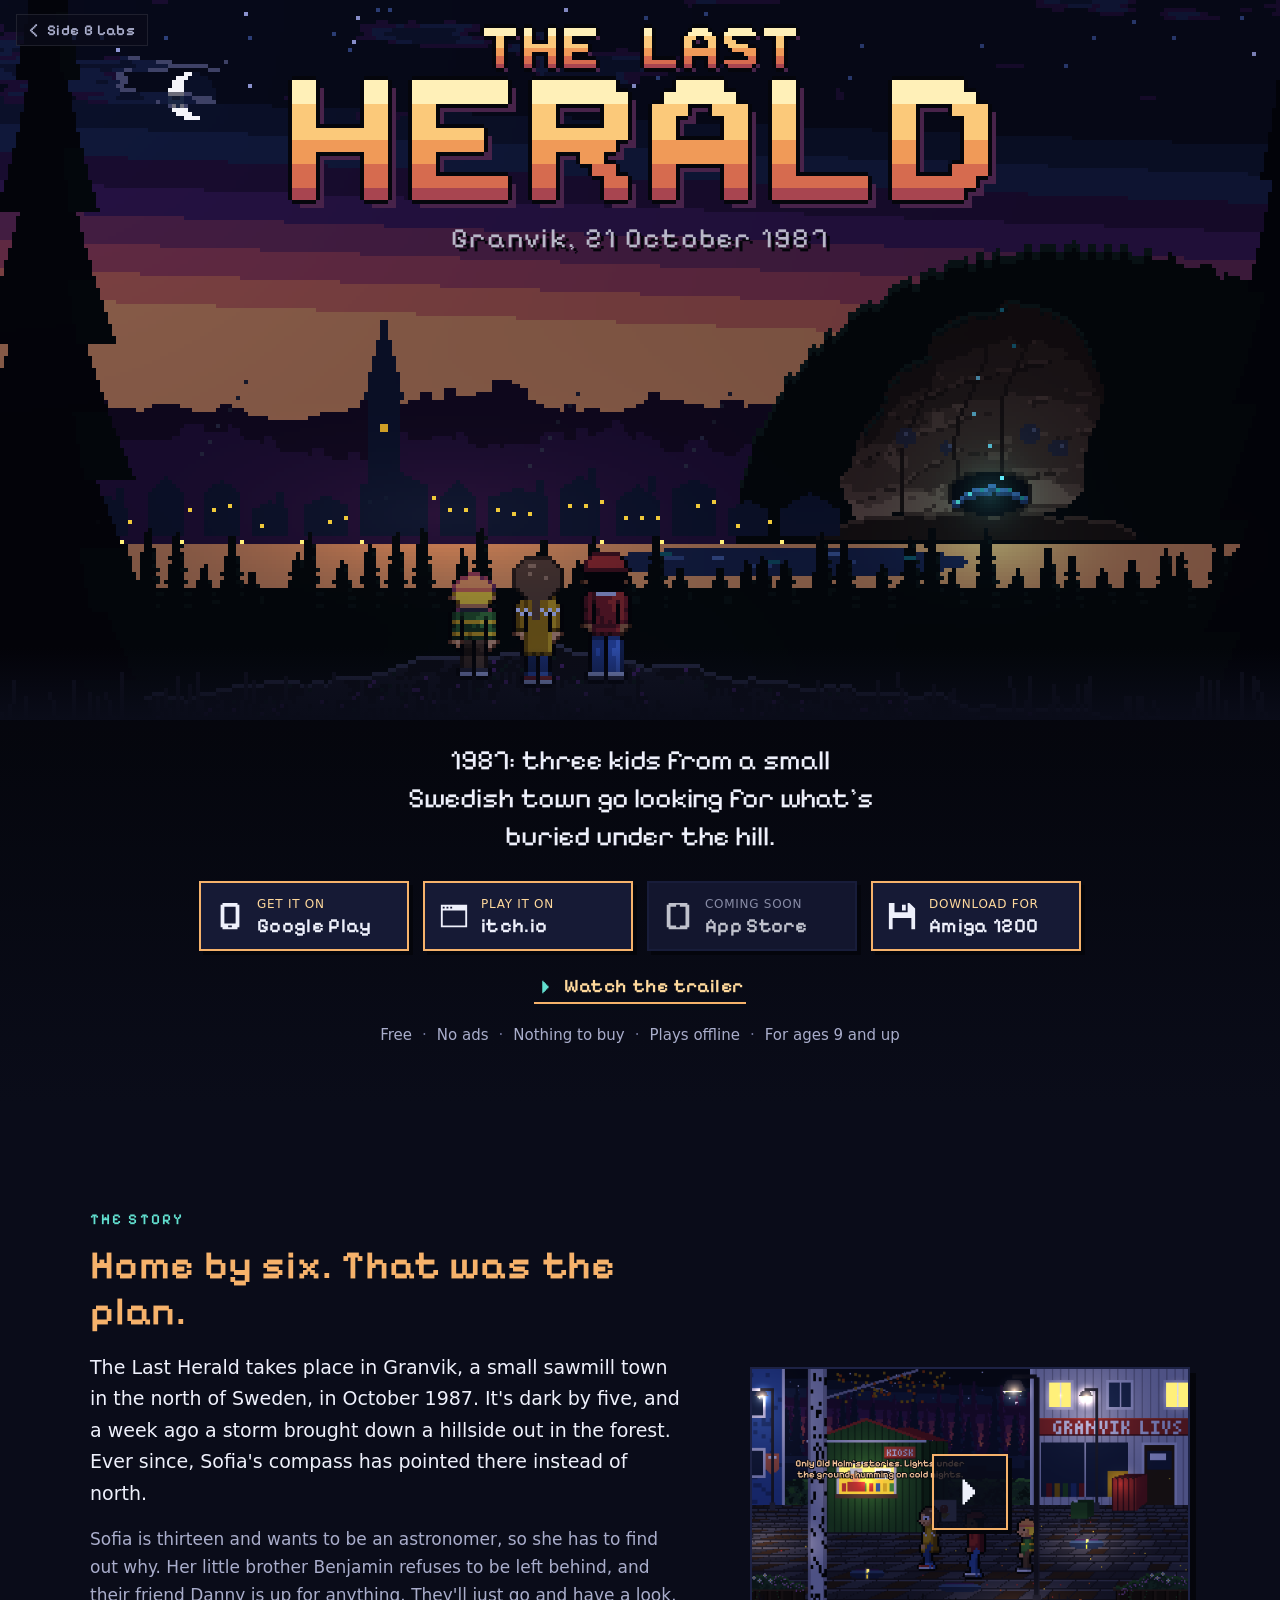
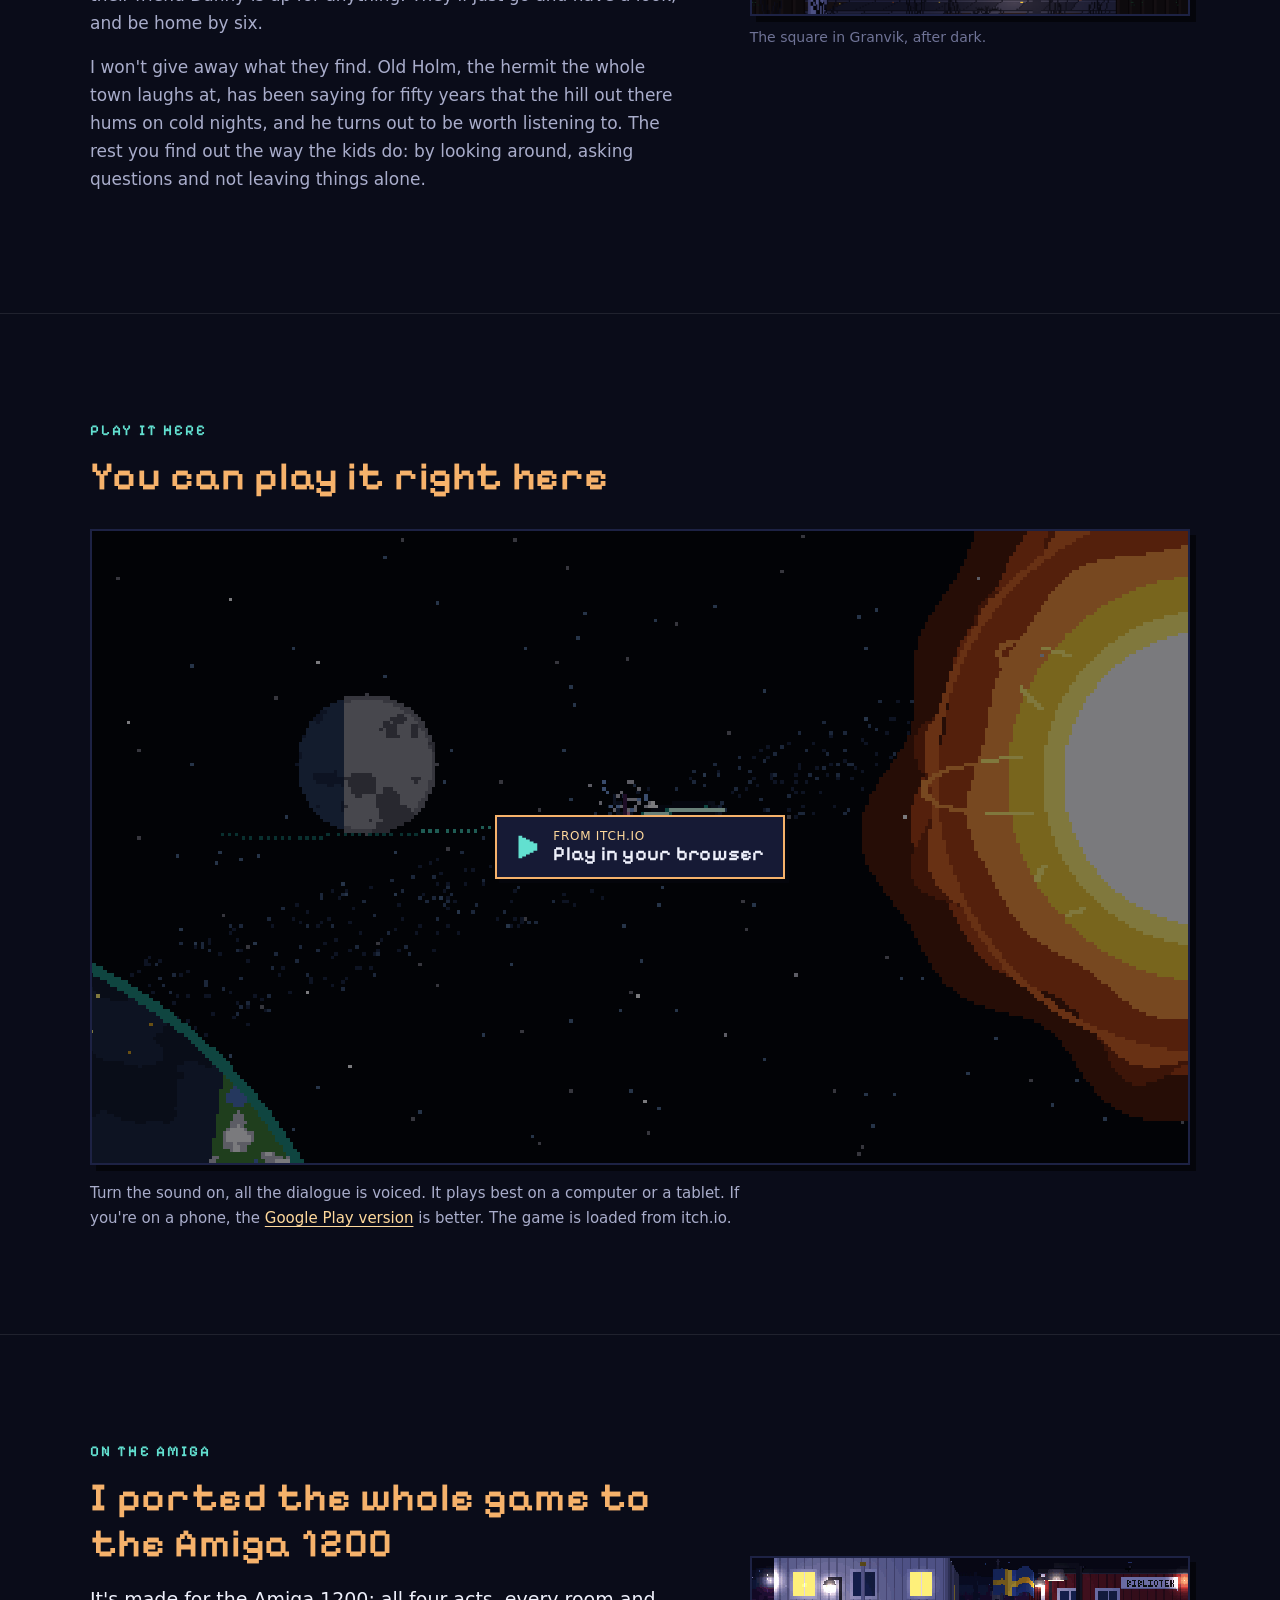
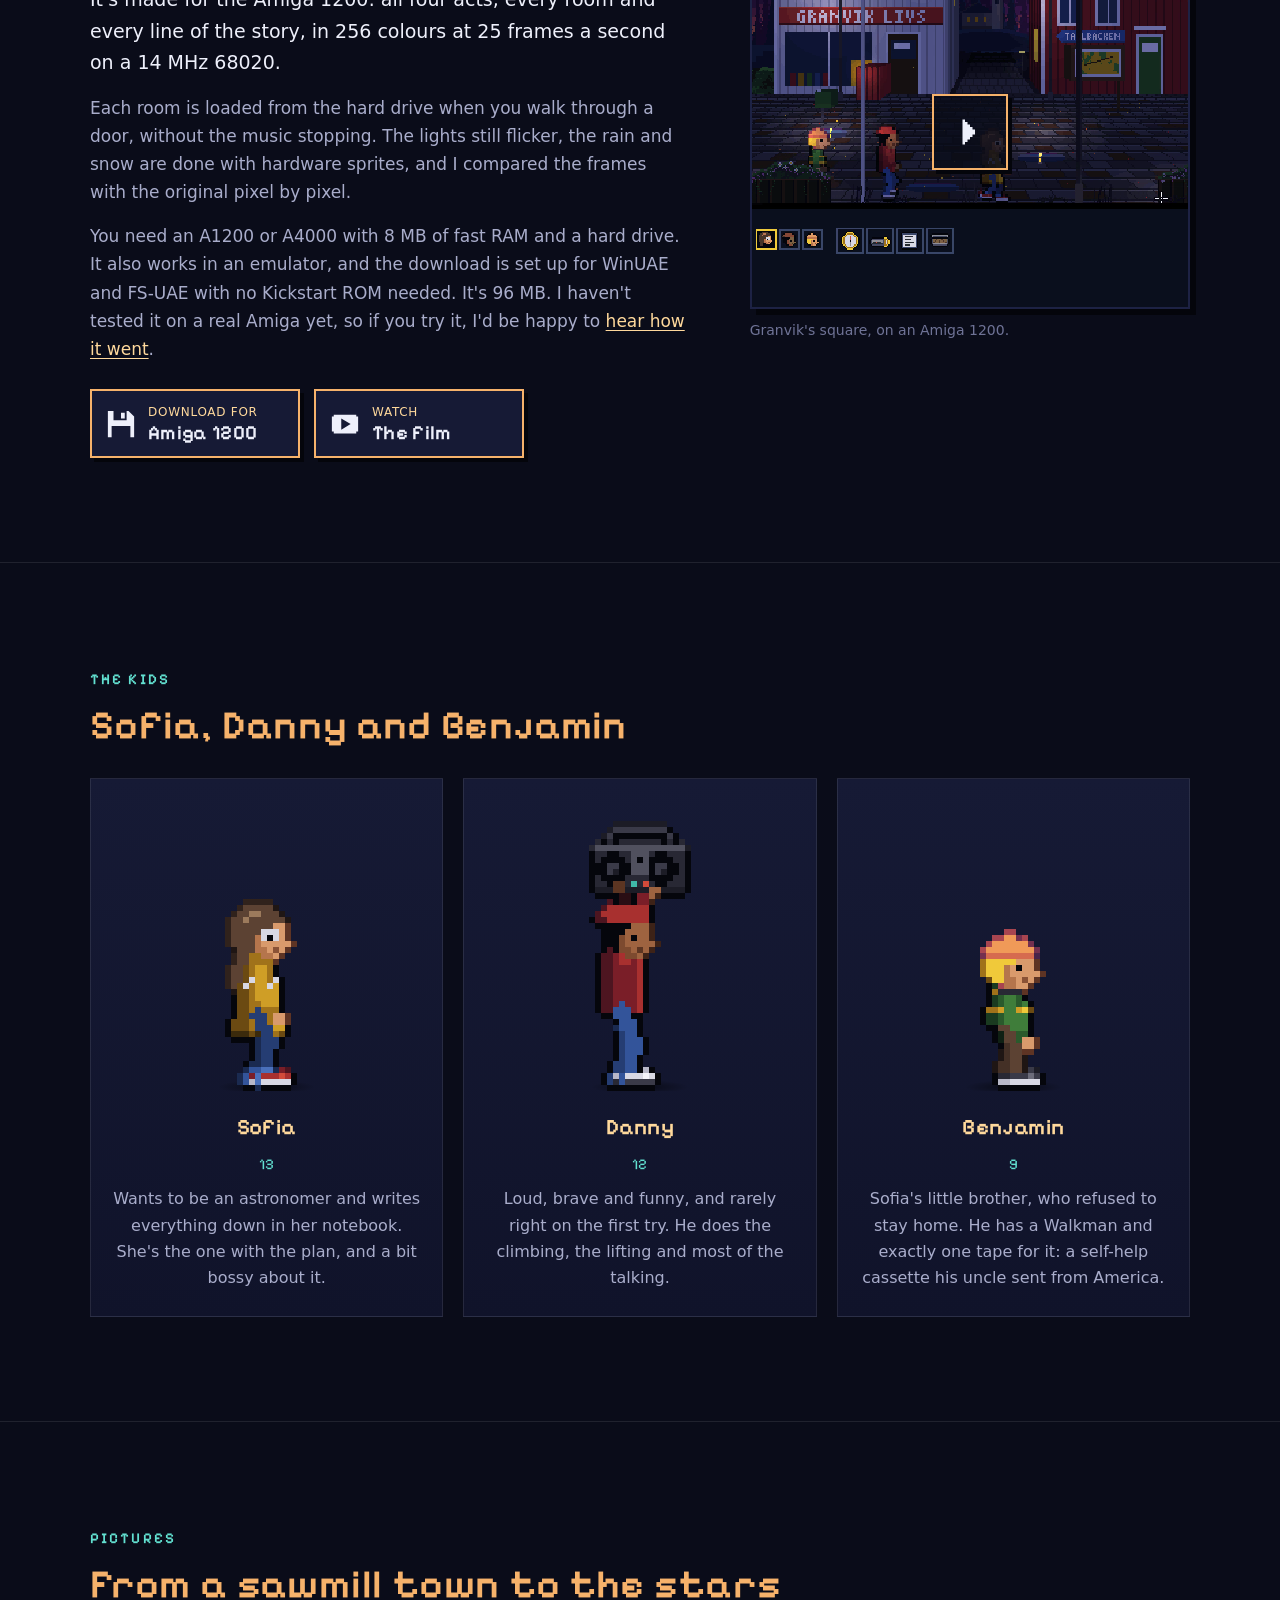
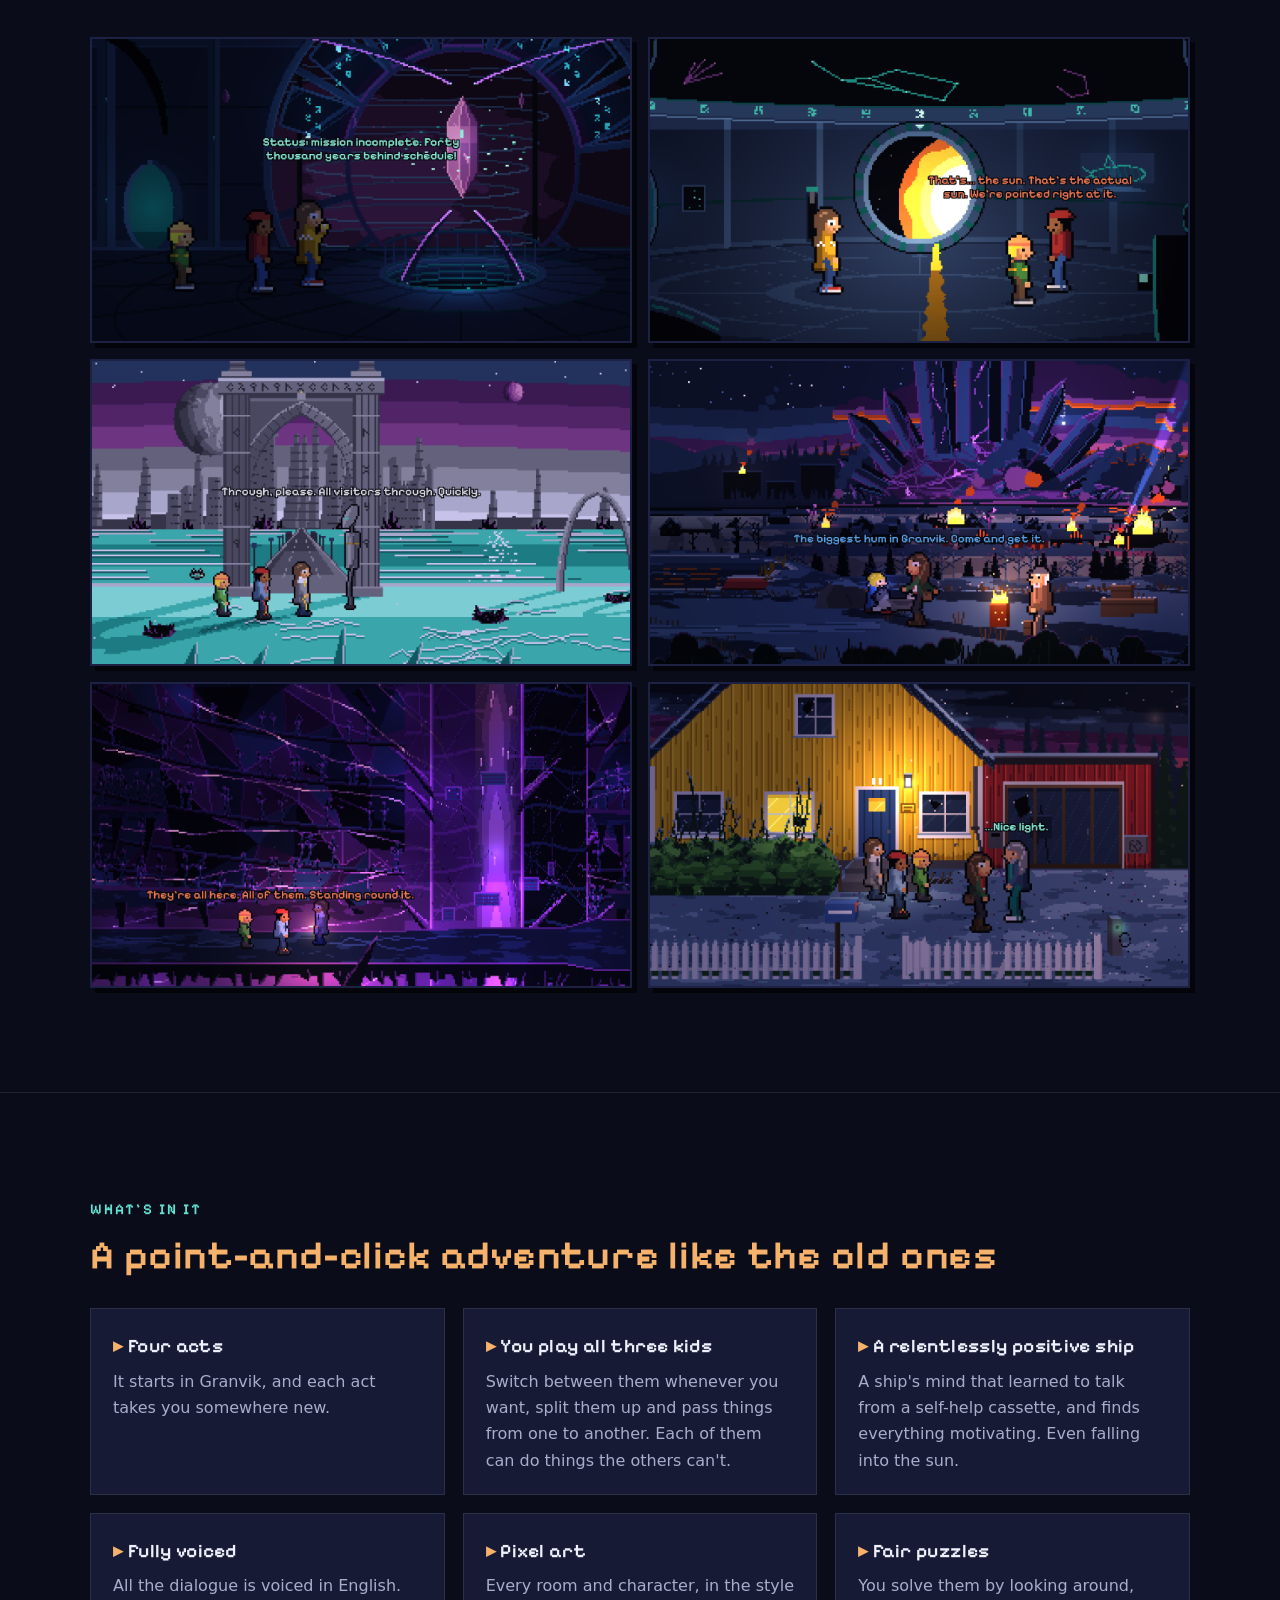
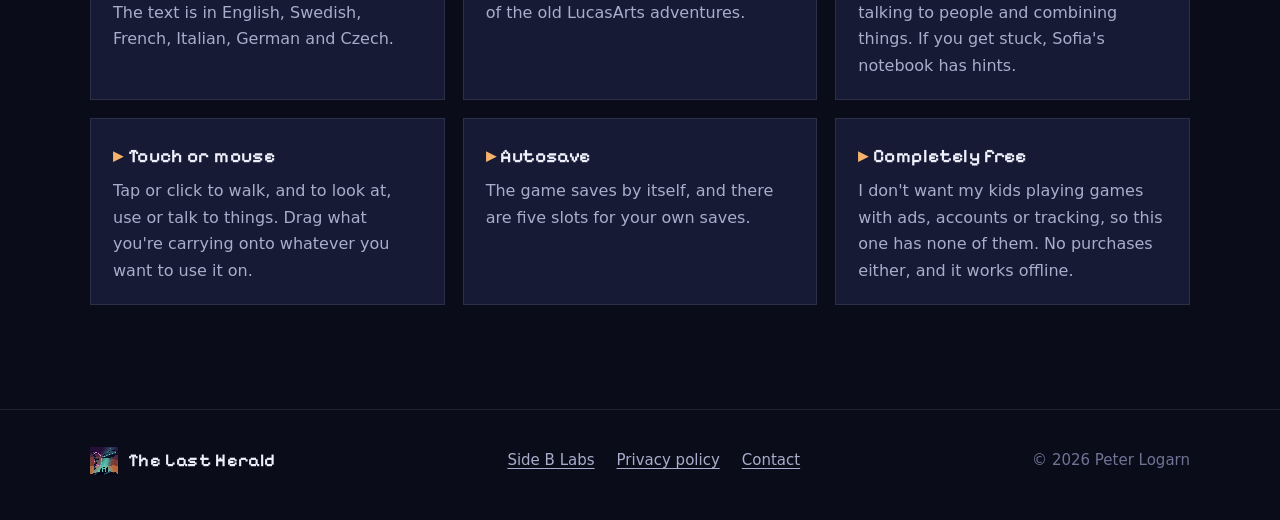
==== commit a39cc877: "The Last Herald's store buttons are plain links, so they work in a browser that runs no scripts An A" ====
--- a/last-herald/index.html
+++ b/last-herald/index.html
@@ -28,21 +28,22 @@
     <h1>The Last Herald</h1>
     <p class="tagline">1987: three kids from a small Swedish town go looking for what's buried under the hill.</p>
     <div class="stores">
-      <a class="btn soon" data-store="play" aria-disabled="true">
+      <a class="btn live" href="https://play.google.com/store/apps/details?id=io.github.logge.lastherald" rel="noopener">
         <svg viewBox="0 0 16 16" aria-hidden="true"><path fill="currentColor" d="M4 1h8v1h1v12h-1v1H4v-1H3V2h1zm1 2v9h6V3zm2 10v1h2v-1z"/></svg>
-        <span><small>Coming soon</small><b>Google Play</b></span>
-      </a>
-      <a class="btn soon" data-store="itch" aria-disabled="true">
+        <span><small>Get it on</small><b>Google Play</b></span>
+      </a>
+      <a class="btn live" href="https://plogarn.itch.io/the-last-herald" rel="noopener">
         <svg viewBox="0 0 16 16" aria-hidden="true"><path fill="currentColor" d="M1 2h14v12H1zm1 3v8h12V5zm0-2v1h1V3zm2 0v1h1V3zm2 0v1h1V3z"/></svg>
-        <span><small>Coming soon</small><b>itch.io</b></span>
-      </a>
-      <a class="btn soon" data-store="apple" aria-disabled="true">
+        <span><small>Play it on</small><b>itch.io</b></span>
+      </a>
+      <!-- When it's on the App Store: class "btn live", href its address, rel="noopener", no aria-disabled, and "Download on the" in the <small>. -->
+      <a class="btn soon" aria-disabled="true">
         <svg viewBox="0 0 16 16" aria-hidden="true"><path fill="currentColor" d="M3 1h10v1h1v12h-1v1H3v-1H2V2h1zm1 2v10h8V3zm3-1v1h2V2zm0 11v1h2v-1z"/></svg>
         <span><small>Coming soon</small><b>App Store</b></span>
       </a>
-      <a class="btn soon" data-store="amiga" aria-disabled="true">
+      <a class="btn live" href="https://github.com/logge/last-herald/releases/download/amiga-1.0/TheLastHerald-Amiga-1.0.zip" rel="noopener">
         <svg viewBox="0 0 16 16" aria-hidden="true"><path fill="currentColor" fill-rule="evenodd" d="M1 1h11l3 3v11H1zm3 0v5h7V1zm4 1h2v3H8zM3 9v6h10V9z"/></svg>
-        <span><small>Coming soon</small><b>Amiga 1200</b></span>
+        <span><small>Download for</small><b>Amiga 1200</b></span>
       </a>
     </div>
     <p class="trailer"><a href="https://www.youtube.com/watch?v=PE8nIEQJ5BU" rel="noopener" data-film="The Last Herald: the trailer"><svg viewBox="0 0 16 16" aria-hidden="true"><path fill="currentColor" d="M5 3h1v1h1v1h1v1h1v1h1v2H9v1H8v1H7v1H6v1H5z"/></svg>Watch the trailer</a></p>
@@ -94,9 +95,9 @@
         <p>Each room is loaded from the hard drive when you walk through a door, without the music stopping. The lights still flicker, the rain and snow are done with hardware sprites, and I compared the frames with the original pixel by pixel.</p>
         <p>You need an A1200 or A4000 with 8 MB of fast RAM and a hard drive. It also works in an emulator, and the download is set up for WinUAE and FS-UAE with no Kickstart ROM needed. It's 96 MB. I haven't tested it on a real Amiga yet, so if you try it, I'd be happy to <a href="../#contact">hear how it went</a>.</p>
         <div class="stores">
-          <a class="btn soon" data-store="amiga" aria-disabled="true">
+          <a class="btn live" href="https://github.com/logge/last-herald/releases/download/amiga-1.0/TheLastHerald-Amiga-1.0.zip" rel="noopener">
             <svg viewBox="0 0 16 16" aria-hidden="true"><path fill="currentColor" fill-rule="evenodd" d="M1 1h11l3 3v11H1zm3 0v5h7V1zm4 1h2v3H8zM3 9v6h10V9z"/></svg>
-            <span><small>Coming soon</small><b>Amiga 1200</b></span>
+            <span><small>Download for</small><b>Amiga 1200</b></span>
           </a>
           <a class="btn live" href="https://www.youtube.com/watch?v=VHJVSludNbY" rel="noopener" data-film="The Last Herald on an Amiga 1200">
             <svg viewBox="0 0 16 16" aria-hidden="true"><path fill="currentColor" fill-rule="evenodd" d="M2 3h12v1h1v8h-1v1H2v-1H1V4h1zm4 2v6l5-3z"/></svg>
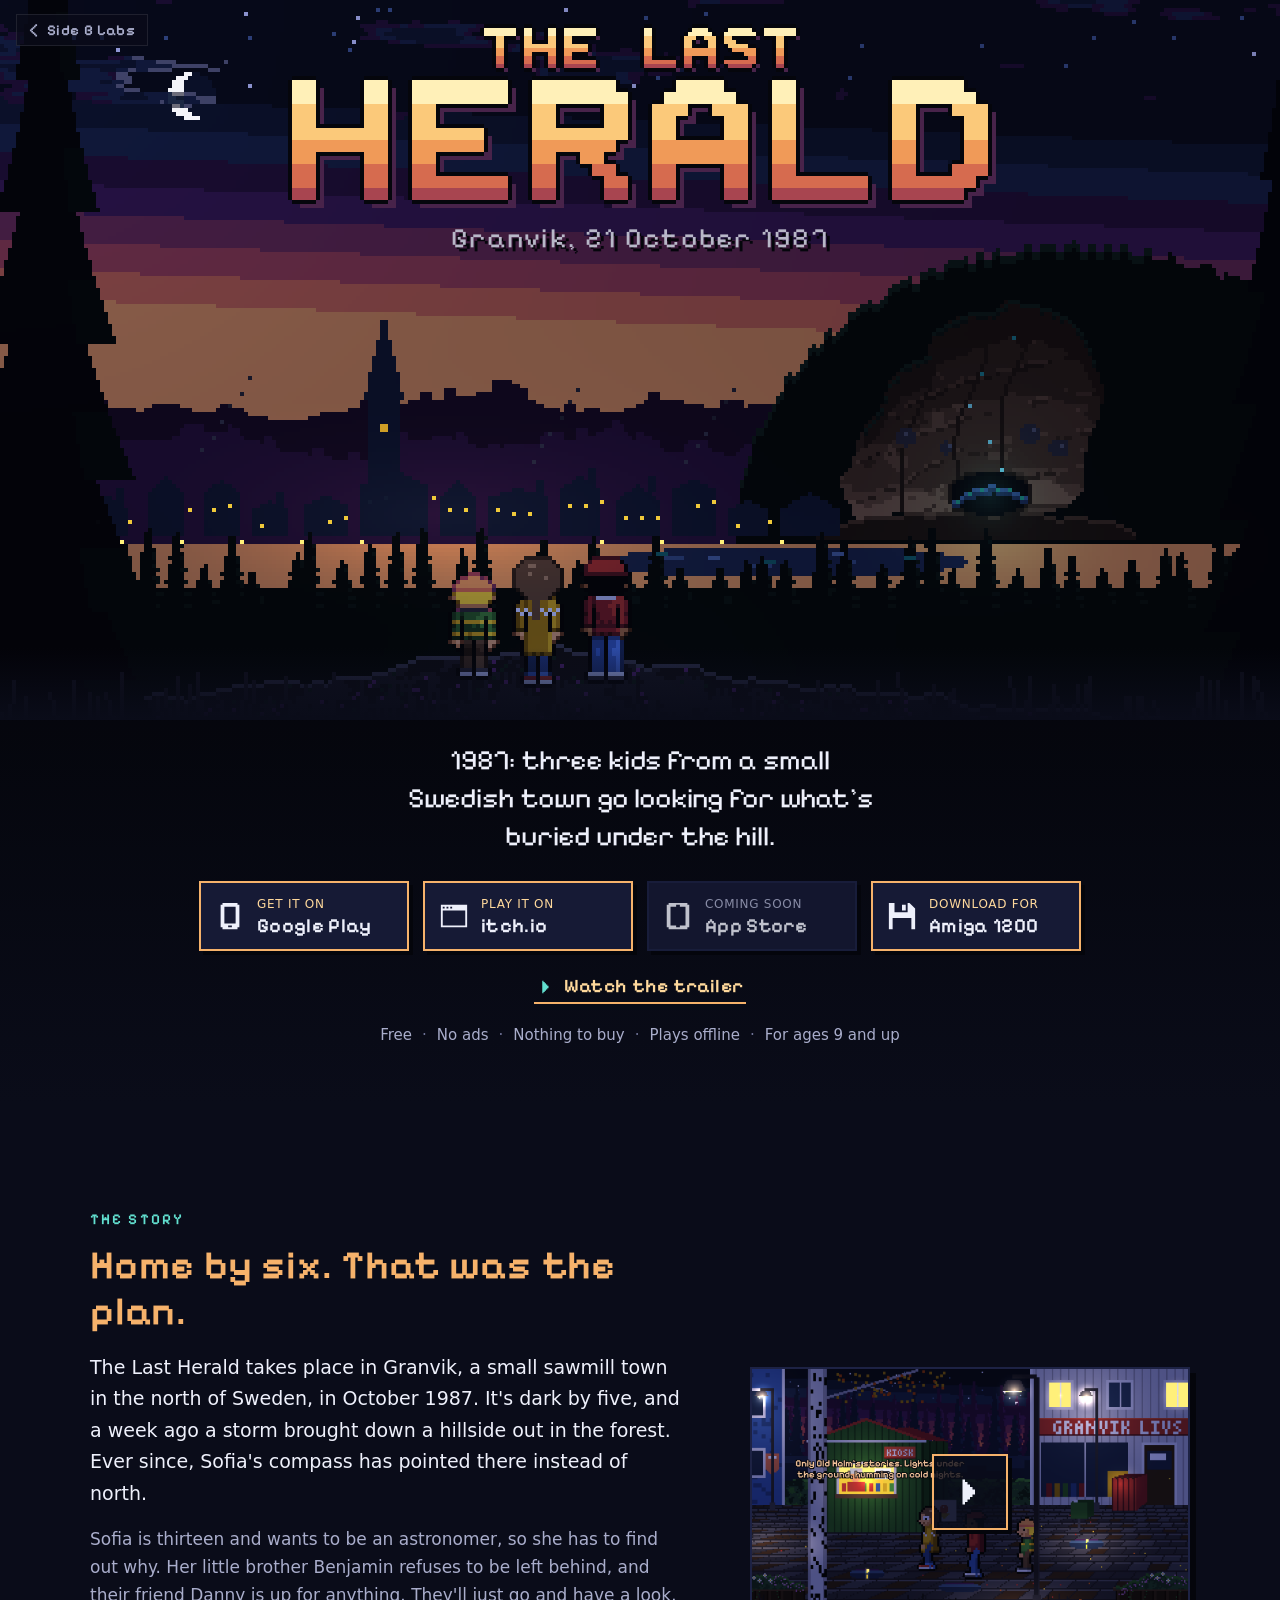
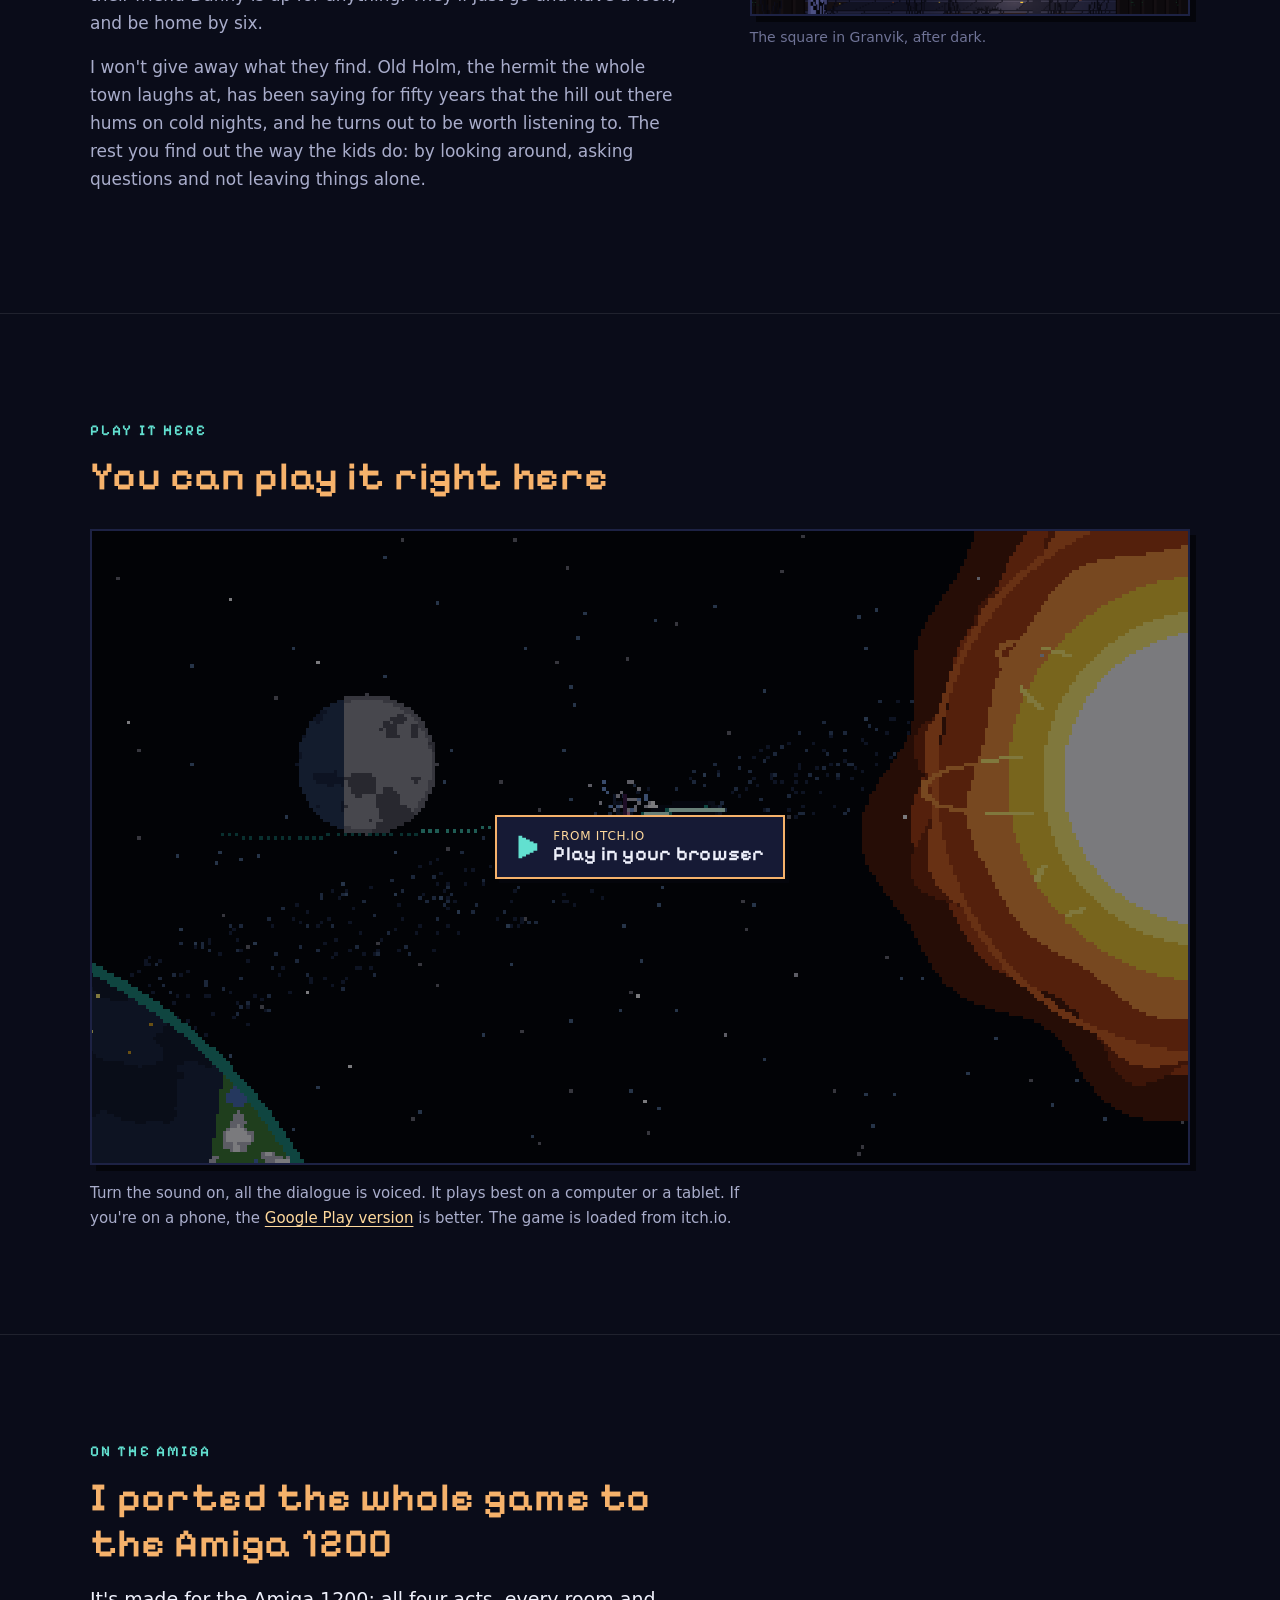
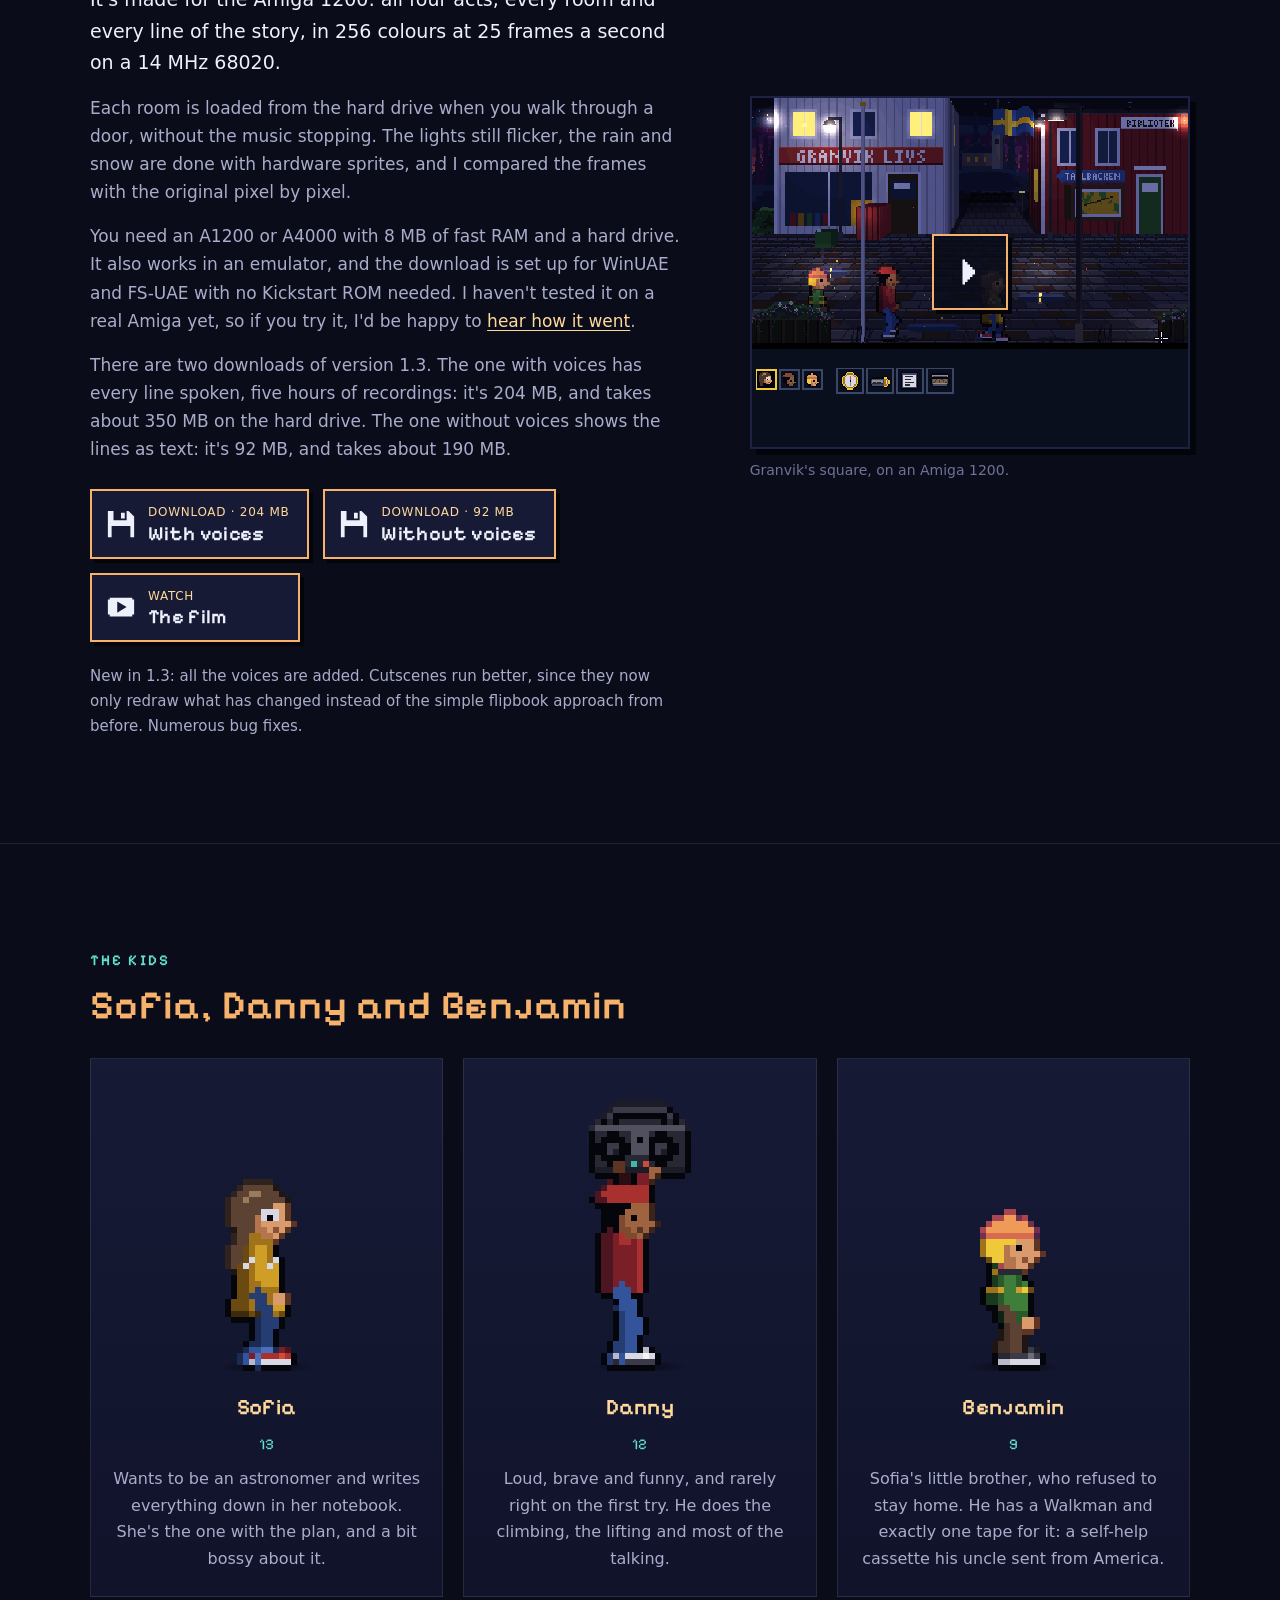
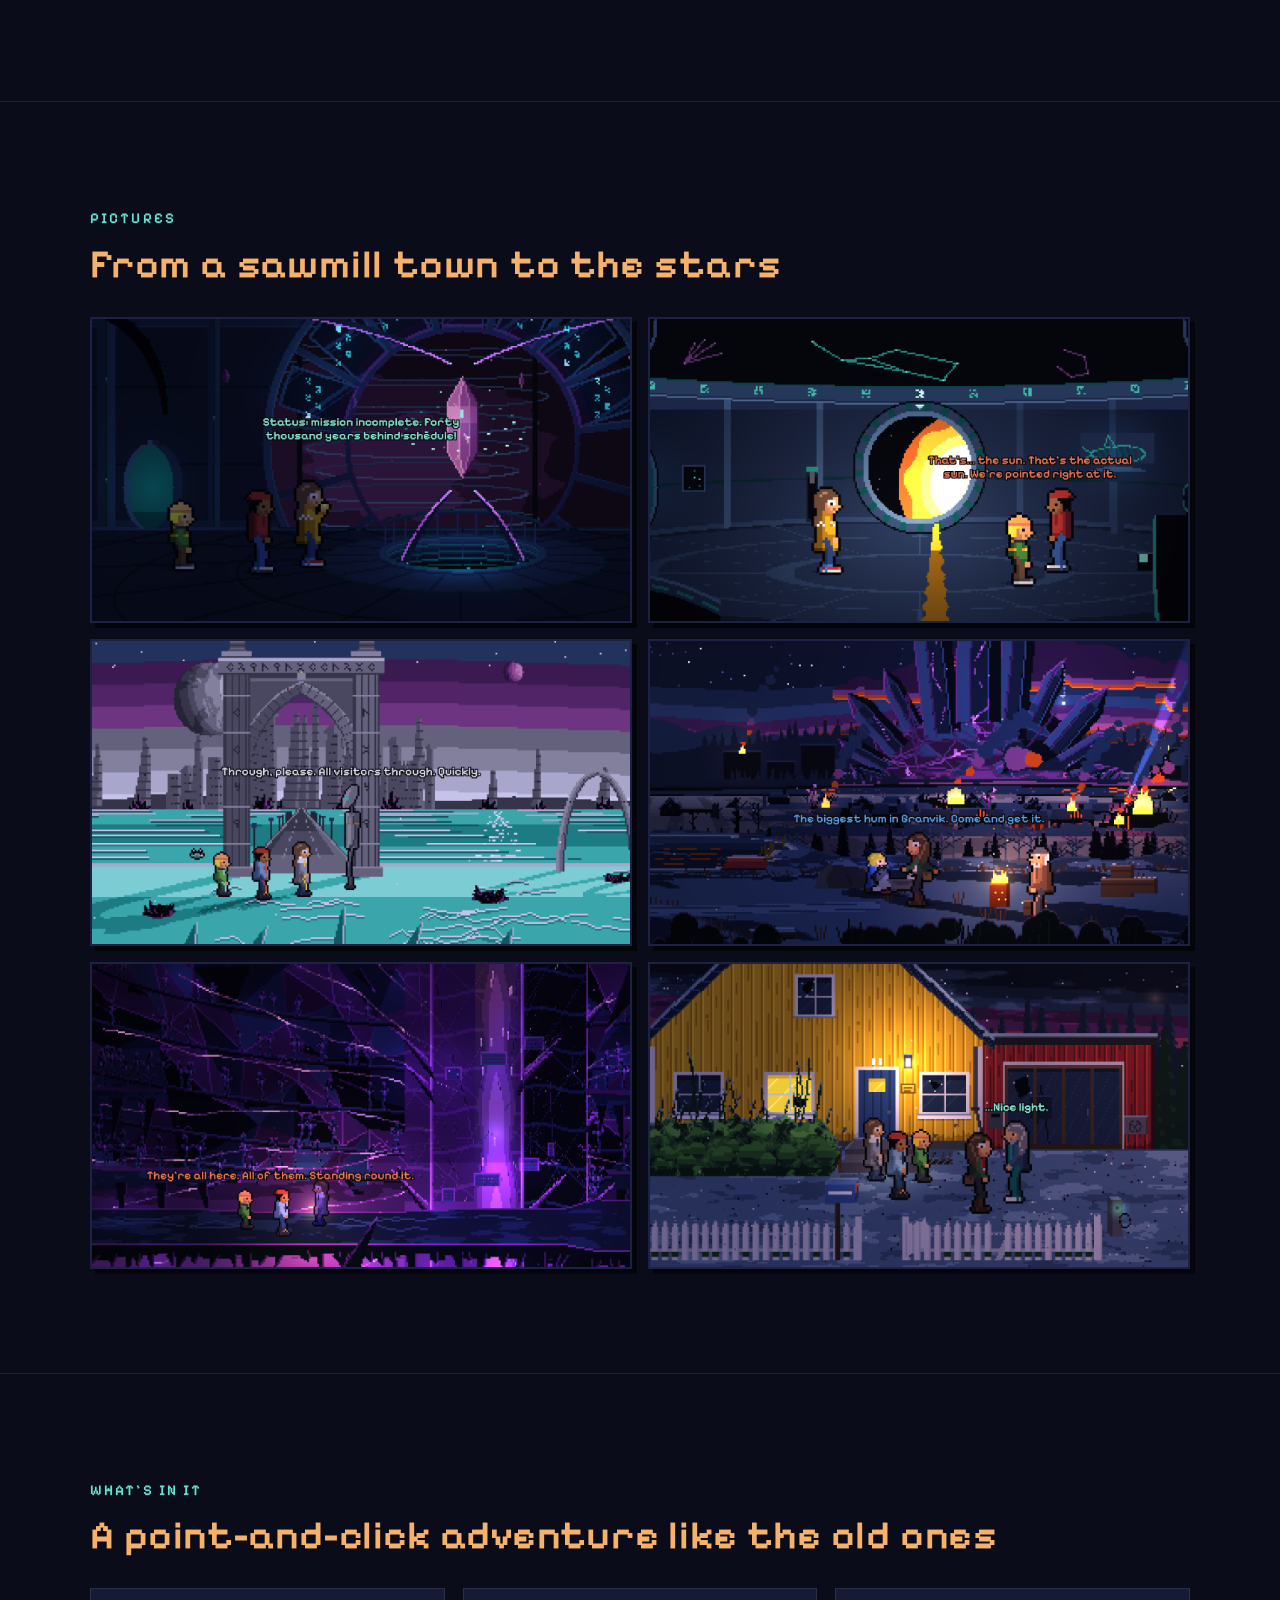
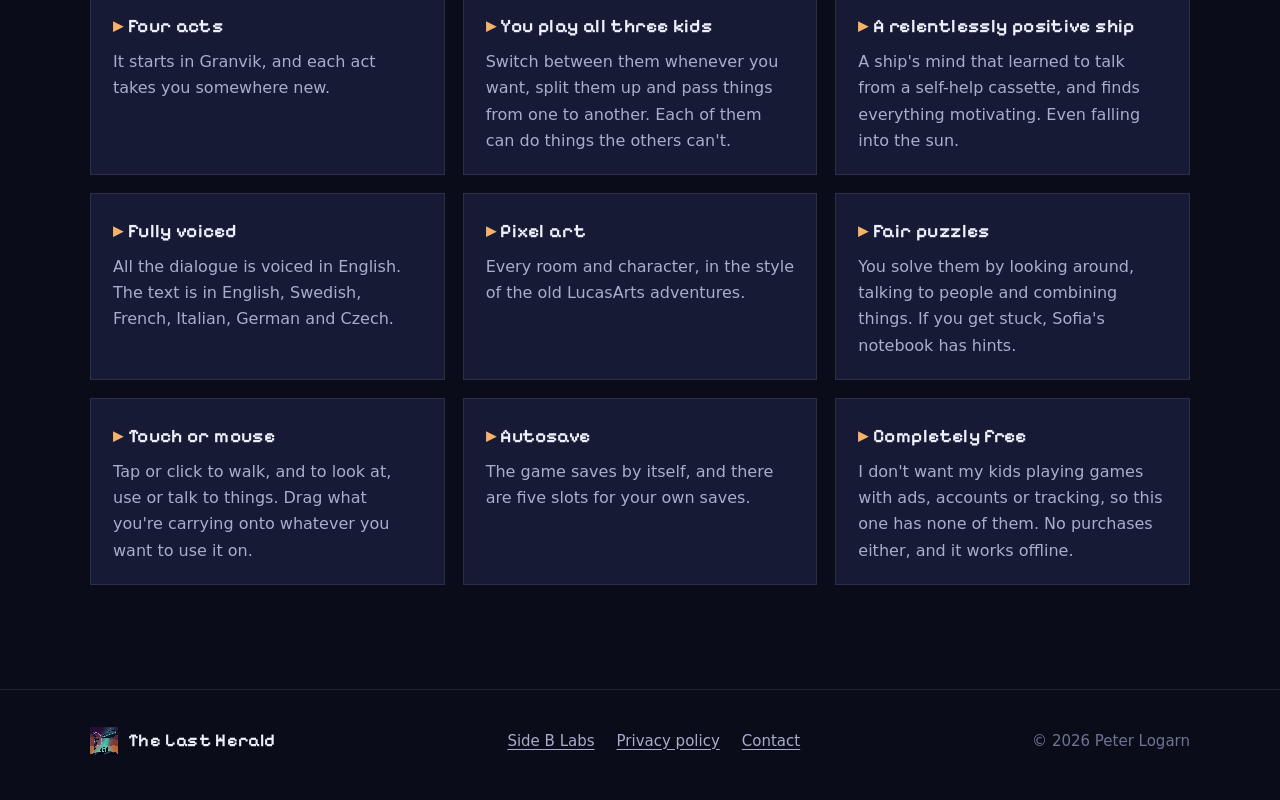
==== commit f0bae237: "Amiga 1.3 downloads" ====
--- a/last-herald/index.html
+++ b/last-herald/index.html
@@ -41,7 +41,7 @@
         <svg viewBox="0 0 16 16" aria-hidden="true"><path fill="currentColor" d="M3 1h10v1h1v12h-1v1H3v-1H2V2h1zm1 2v10h8V3zm3-1v1h2V2zm0 11v1h2v-1z"/></svg>
         <span><small>Coming soon</small><b>App Store</b></span>
       </a>
-      <a class="btn live" href="https://github.com/logge/last-herald/releases/download/amiga-1.0/TheLastHerald-Amiga-1.0.zip" rel="noopener">
+      <a class="btn live" href="#amiga">
         <svg viewBox="0 0 16 16" aria-hidden="true"><path fill="currentColor" fill-rule="evenodd" d="M1 1h11l3 3v11H1zm3 0v5h7V1zm4 1h2v3H8zM3 9v6h10V9z"/></svg>
         <span><small>Download for</small><b>Amiga 1200</b></span>
       </a>
@@ -93,17 +93,23 @@
         <h2>I ported the whole game to the Amiga 1200</h2>
         <p>It's made for the Amiga 1200: all four acts, every room and every line of the story, in 256 colours at 25 frames a second on a 14 MHz 68020.</p>
         <p>Each room is loaded from the hard drive when you walk through a door, without the music stopping. The lights still flicker, the rain and snow are done with hardware sprites, and I compared the frames with the original pixel by pixel.</p>
-        <p>You need an A1200 or A4000 with 8 MB of fast RAM and a hard drive. It also works in an emulator, and the download is set up for WinUAE and FS-UAE with no Kickstart ROM needed. It's 96 MB. I haven't tested it on a real Amiga yet, so if you try it, I'd be happy to <a href="../#contact">hear how it went</a>.</p>
+        <p>You need an A1200 or A4000 with 8 MB of fast RAM and a hard drive. It also works in an emulator, and the download is set up for WinUAE and FS-UAE with no Kickstart ROM needed. I haven't tested it on a real Amiga yet, so if you try it, I'd be happy to <a href="../#contact">hear how it went</a>.</p>
+        <p>There are two downloads of version 1.3. The one with voices has every line spoken, five hours of recordings: it's 204 MB, and takes about 350 MB on the hard drive. The one without voices shows the lines as text: it's 92 MB, and takes about 190 MB.</p>
         <div class="stores">
-          <a class="btn live" href="https://github.com/logge/last-herald/releases/download/amiga-1.0/TheLastHerald-Amiga-1.0.zip" rel="noopener">
+          <a class="btn live" href="https://github.com/logge/sideblabs.com/releases/download/last-herald-amiga-1.3/TheLastHerald-Amiga-1.3-Voices.zip" rel="noopener">
             <svg viewBox="0 0 16 16" aria-hidden="true"><path fill="currentColor" fill-rule="evenodd" d="M1 1h11l3 3v11H1zm3 0v5h7V1zm4 1h2v3H8zM3 9v6h10V9z"/></svg>
-            <span><small>Download for</small><b>Amiga 1200</b></span>
+            <span><small>Download · 204 MB</small><b>With voices</b></span>
+          </a>
+          <a class="btn live" href="https://github.com/logge/sideblabs.com/releases/download/last-herald-amiga-1.3/TheLastHerald-Amiga-1.3.zip" rel="noopener">
+            <svg viewBox="0 0 16 16" aria-hidden="true"><path fill="currentColor" fill-rule="evenodd" d="M1 1h11l3 3v11H1zm3 0v5h7V1zm4 1h2v3H8zM3 9v6h10V9z"/></svg>
+            <span><small>Download · 92 MB</small><b>Without voices</b></span>
           </a>
           <a class="btn live" href="https://www.youtube.com/watch?v=VHJVSludNbY" rel="noopener" data-film="The Last Herald on an Amiga 1200">
             <svg viewBox="0 0 16 16" aria-hidden="true"><path fill="currentColor" fill-rule="evenodd" d="M2 3h12v1h1v8h-1v1H2v-1H1V4h1zm4 2v6l5-3z"/></svg>
             <span><small>Watch</small><b>The film</b></span>
           </a>
         </div>
+        <p class="note">New in 1.3: all the voices are added. Cutscenes run better, since they now only redraw what has changed instead of the simple flipbook approach from before. Numerous bug fixes.</p>
       </div>
       <figure>
         <a class="video" href="https://www.youtube.com/watch?v=VHJVSludNbY" rel="noopener" data-film="The Last Herald on an Amiga 1200" aria-label="Watch the Amiga version's film">
--- a/last-herald/css/site.css
+++ b/last-herald/css/site.css
@@ -153,7 +153,8 @@
 
 /* ---- On the Amiga: the story's layout, its buttons left, the Amiga's own picture (320 x 256, sharp) ---- */
 .amiga .stores { justify-content: flex-start; margin-top: 26px; }
-.play .note { color: var(--muted); font-size: 15px; margin: 16px 0 0; max-width: 70ch; }
+.play .note, .amiga .note { color: var(--muted); font-size: 15px; margin: 16px 0 0; max-width: 70ch; }
+.amiga .note { margin-top: 22px; }
 
 /* ---- The kids ---- */
 .kids { display: grid; grid-template-columns: repeat(3, 1fr); gap: 20px; margin-top: 30px; }
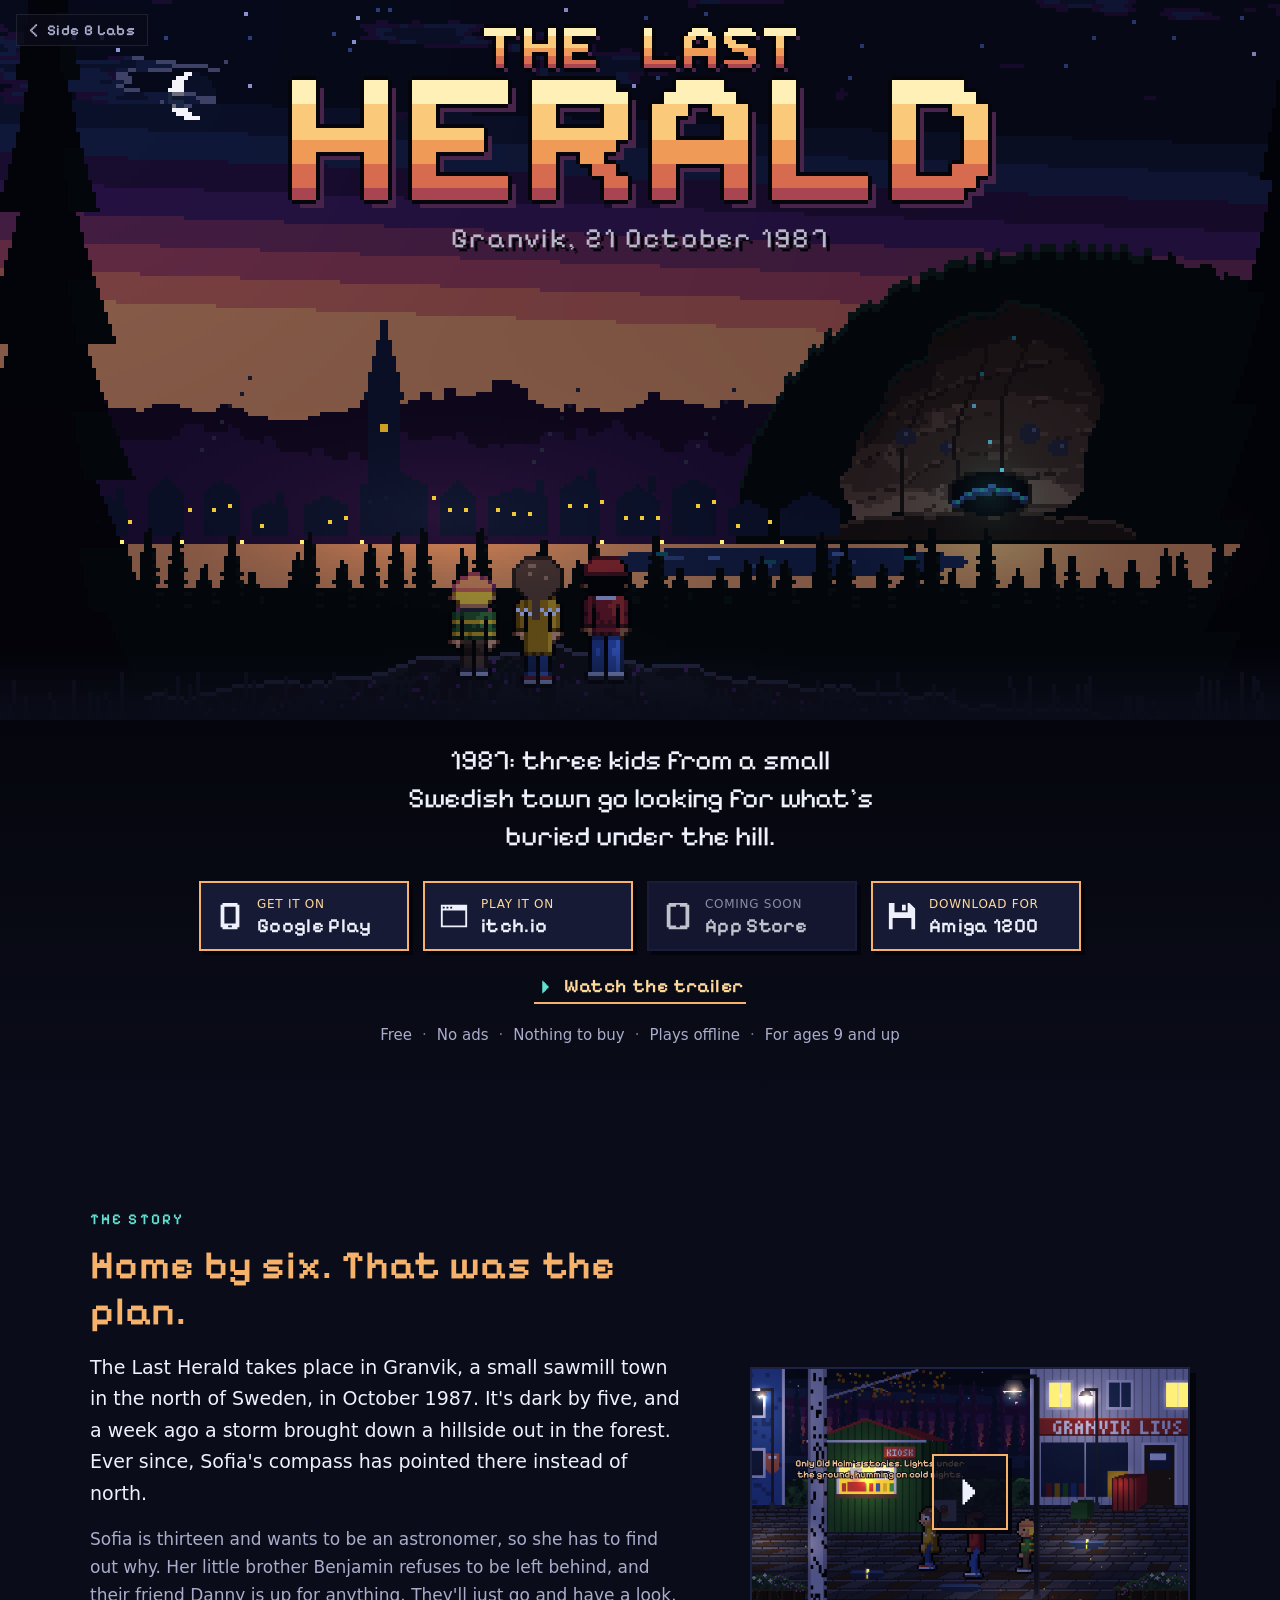
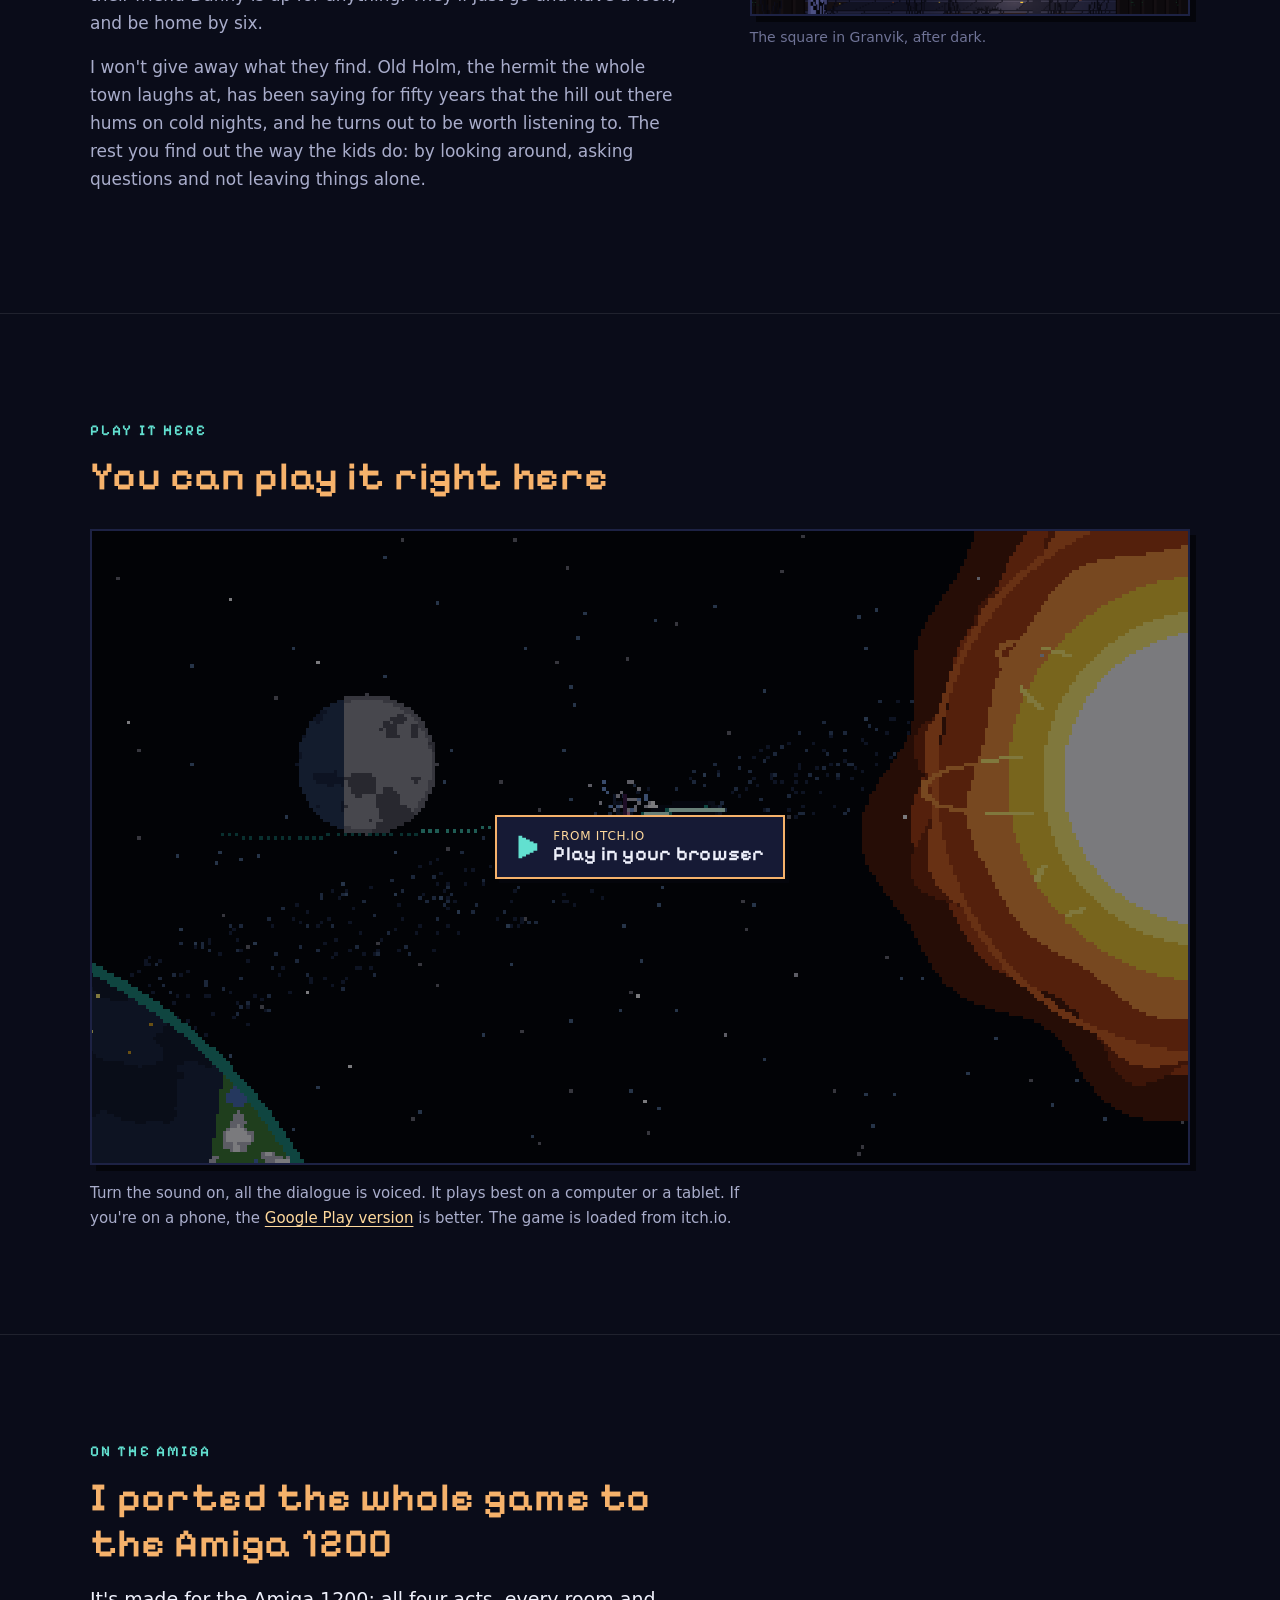
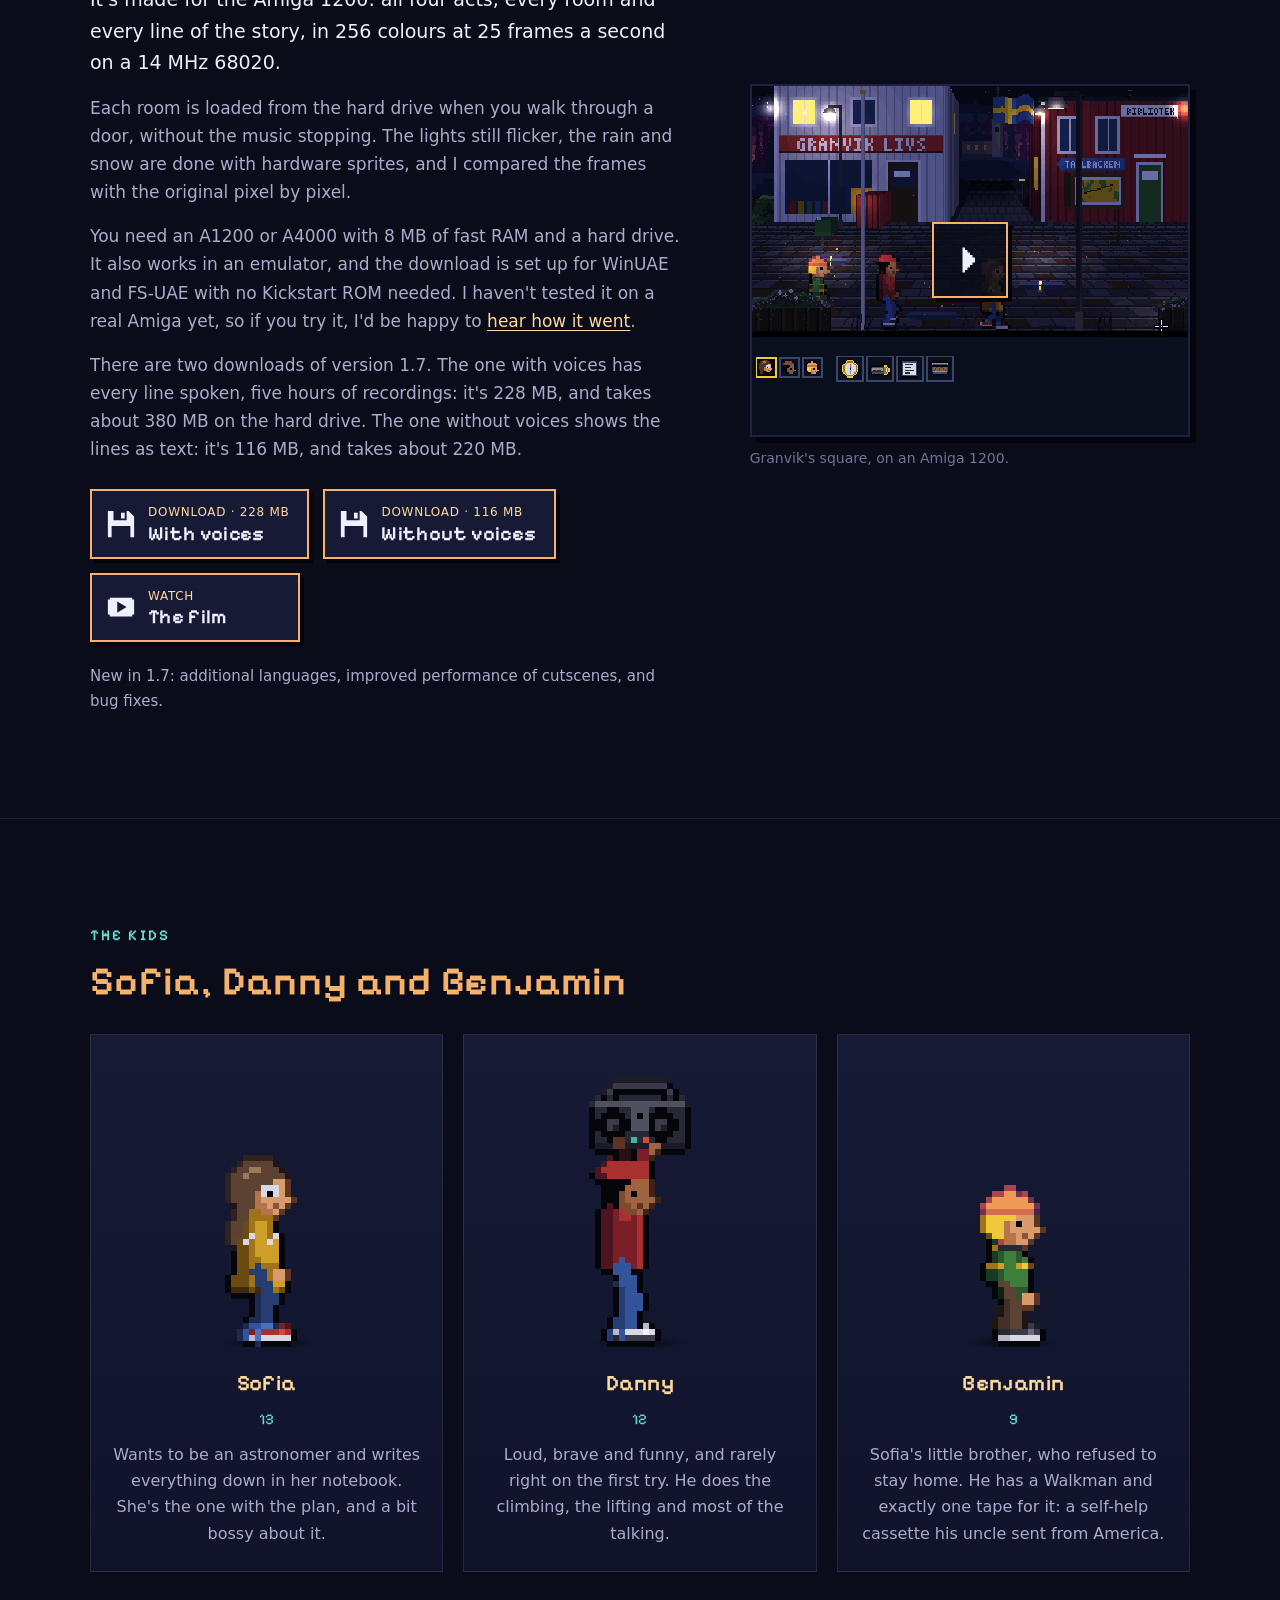
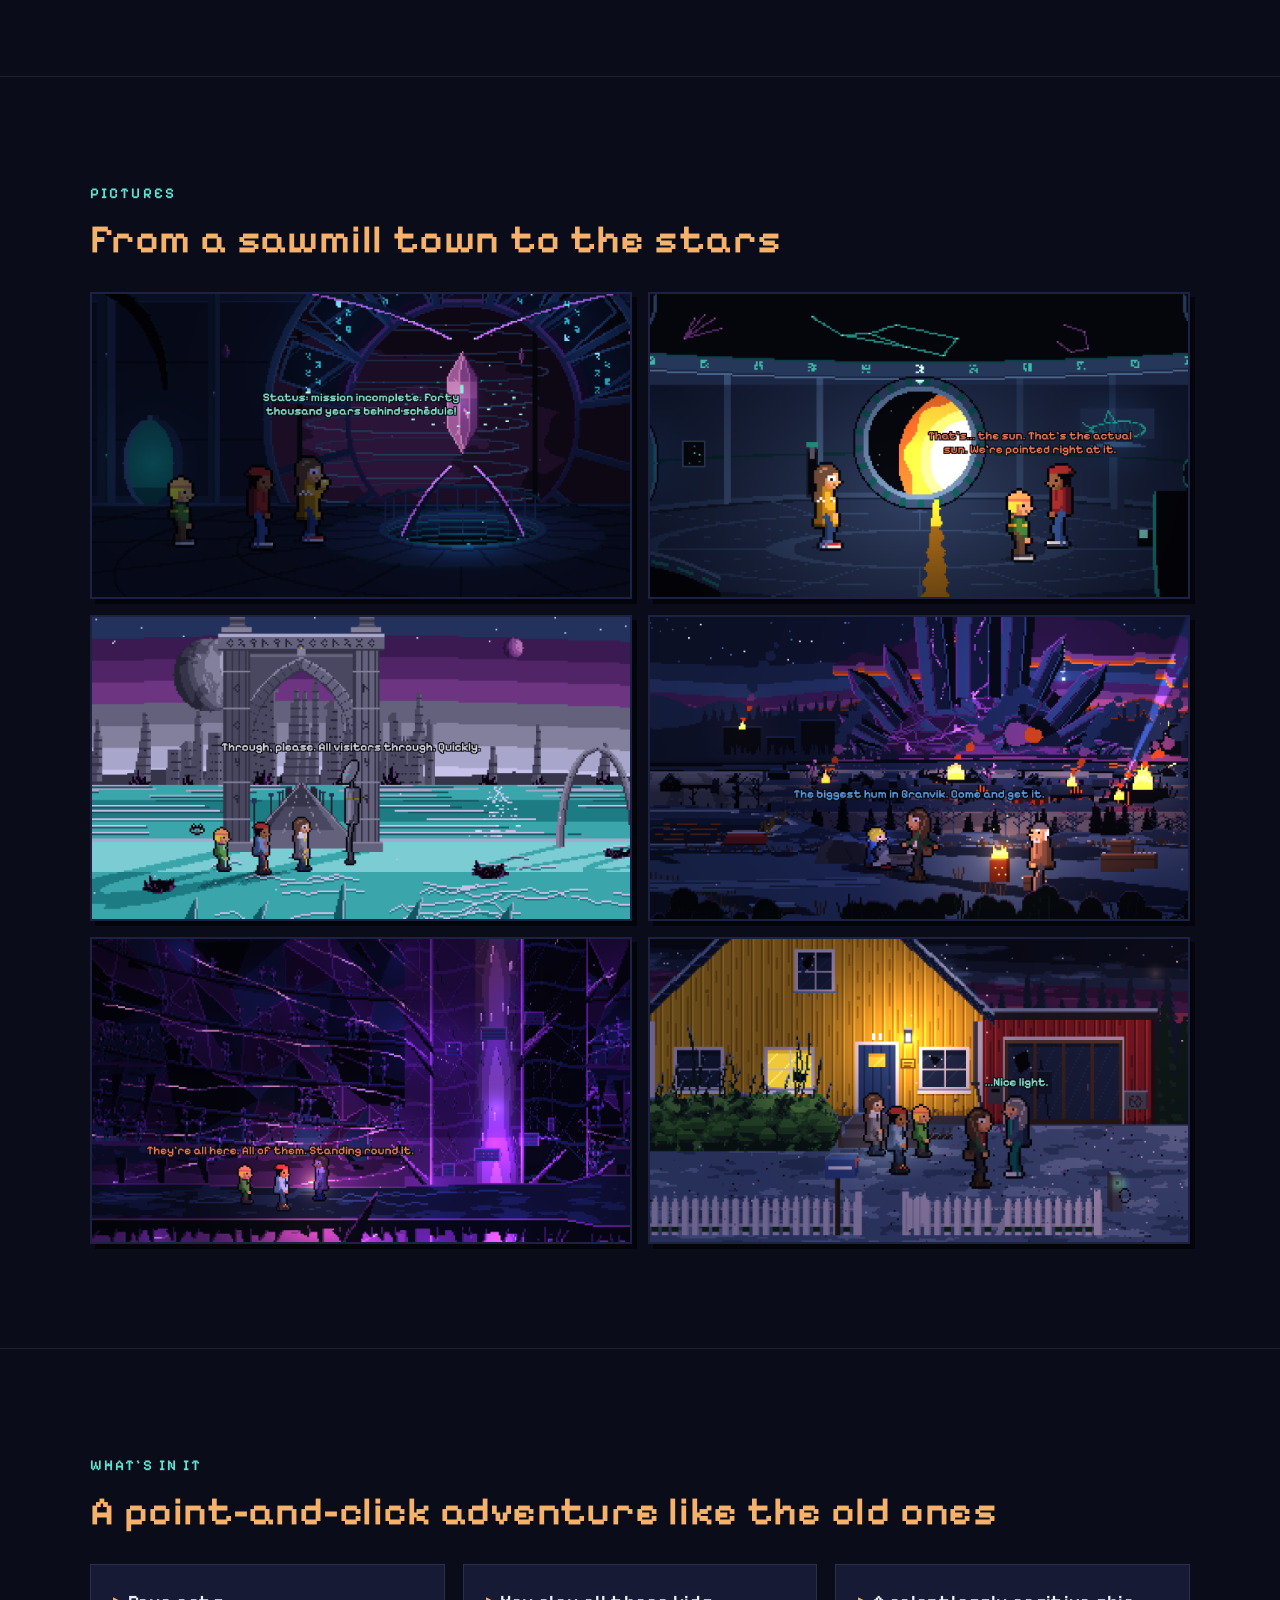
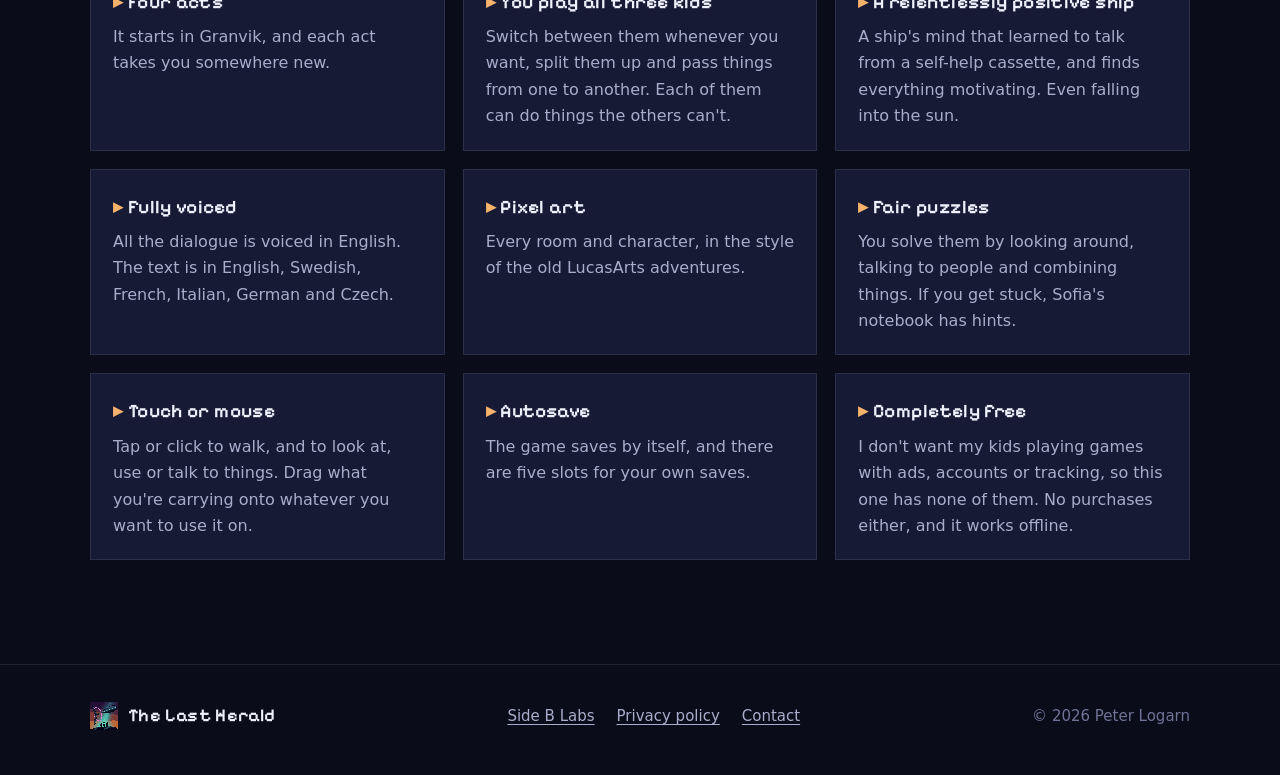
==== commit 552c1db5: "Amiga 1.7 downloads" ====
--- a/last-herald/index.html
+++ b/last-herald/index.html
@@ -94,22 +94,22 @@
         <p>It's made for the Amiga 1200: all four acts, every room and every line of the story, in 256 colours at 25 frames a second on a 14 MHz 68020.</p>
         <p>Each room is loaded from the hard drive when you walk through a door, without the music stopping. The lights still flicker, the rain and snow are done with hardware sprites, and I compared the frames with the original pixel by pixel.</p>
         <p>You need an A1200 or A4000 with 8 MB of fast RAM and a hard drive. It also works in an emulator, and the download is set up for WinUAE and FS-UAE with no Kickstart ROM needed. I haven't tested it on a real Amiga yet, so if you try it, I'd be happy to <a href="../#contact">hear how it went</a>.</p>
-        <p>There are two downloads of version 1.3. The one with voices has every line spoken, five hours of recordings: it's 204 MB, and takes about 350 MB on the hard drive. The one without voices shows the lines as text: it's 92 MB, and takes about 190 MB.</p>
+        <p>There are two downloads of version 1.7. The one with voices has every line spoken, five hours of recordings: it's 228 MB, and takes about 380 MB on the hard drive. The one without voices shows the lines as text: it's 116 MB, and takes about 220 MB.</p>
         <div class="stores">
-          <a class="btn live" href="https://github.com/logge/sideblabs.com/releases/download/last-herald-amiga-1.3/TheLastHerald-Amiga-1.3-Voices.zip" rel="noopener">
+          <a class="btn live" href="https://github.com/logge/sideblabs.com/releases/download/last-herald-amiga-1.7/TheLastHerald-Amiga-1.7-Voices.zip" rel="noopener">
             <svg viewBox="0 0 16 16" aria-hidden="true"><path fill="currentColor" fill-rule="evenodd" d="M1 1h11l3 3v11H1zm3 0v5h7V1zm4 1h2v3H8zM3 9v6h10V9z"/></svg>
-            <span><small>Download · 204 MB</small><b>With voices</b></span>
+            <span><small>Download · 228 MB</small><b>With voices</b></span>
           </a>
-          <a class="btn live" href="https://github.com/logge/sideblabs.com/releases/download/last-herald-amiga-1.3/TheLastHerald-Amiga-1.3.zip" rel="noopener">
+          <a class="btn live" href="https://github.com/logge/sideblabs.com/releases/download/last-herald-amiga-1.7/TheLastHerald-Amiga-1.7.zip" rel="noopener">
             <svg viewBox="0 0 16 16" aria-hidden="true"><path fill="currentColor" fill-rule="evenodd" d="M1 1h11l3 3v11H1zm3 0v5h7V1zm4 1h2v3H8zM3 9v6h10V9z"/></svg>
-            <span><small>Download · 92 MB</small><b>Without voices</b></span>
+            <span><small>Download · 116 MB</small><b>Without voices</b></span>
           </a>
           <a class="btn live" href="https://www.youtube.com/watch?v=VHJVSludNbY" rel="noopener" data-film="The Last Herald on an Amiga 1200">
             <svg viewBox="0 0 16 16" aria-hidden="true"><path fill="currentColor" fill-rule="evenodd" d="M2 3h12v1h1v8h-1v1H2v-1H1V4h1zm4 2v6l5-3z"/></svg>
             <span><small>Watch</small><b>The film</b></span>
           </a>
         </div>
-        <p class="note">New in 1.3: all the voices are added. Cutscenes run better, since they now only redraw what has changed instead of the simple flipbook approach from before. Numerous bug fixes.</p>
+        <p class="note">New in 1.7: additional languages, improved performance of cutscenes, and bug fixes.</p>
       </div>
       <figure>
         <a class="video" href="https://www.youtube.com/watch?v=VHJVSludNbY" rel="noopener" data-film="The Last Herald on an Amiga 1200" aria-label="Watch the Amiga version's film">
